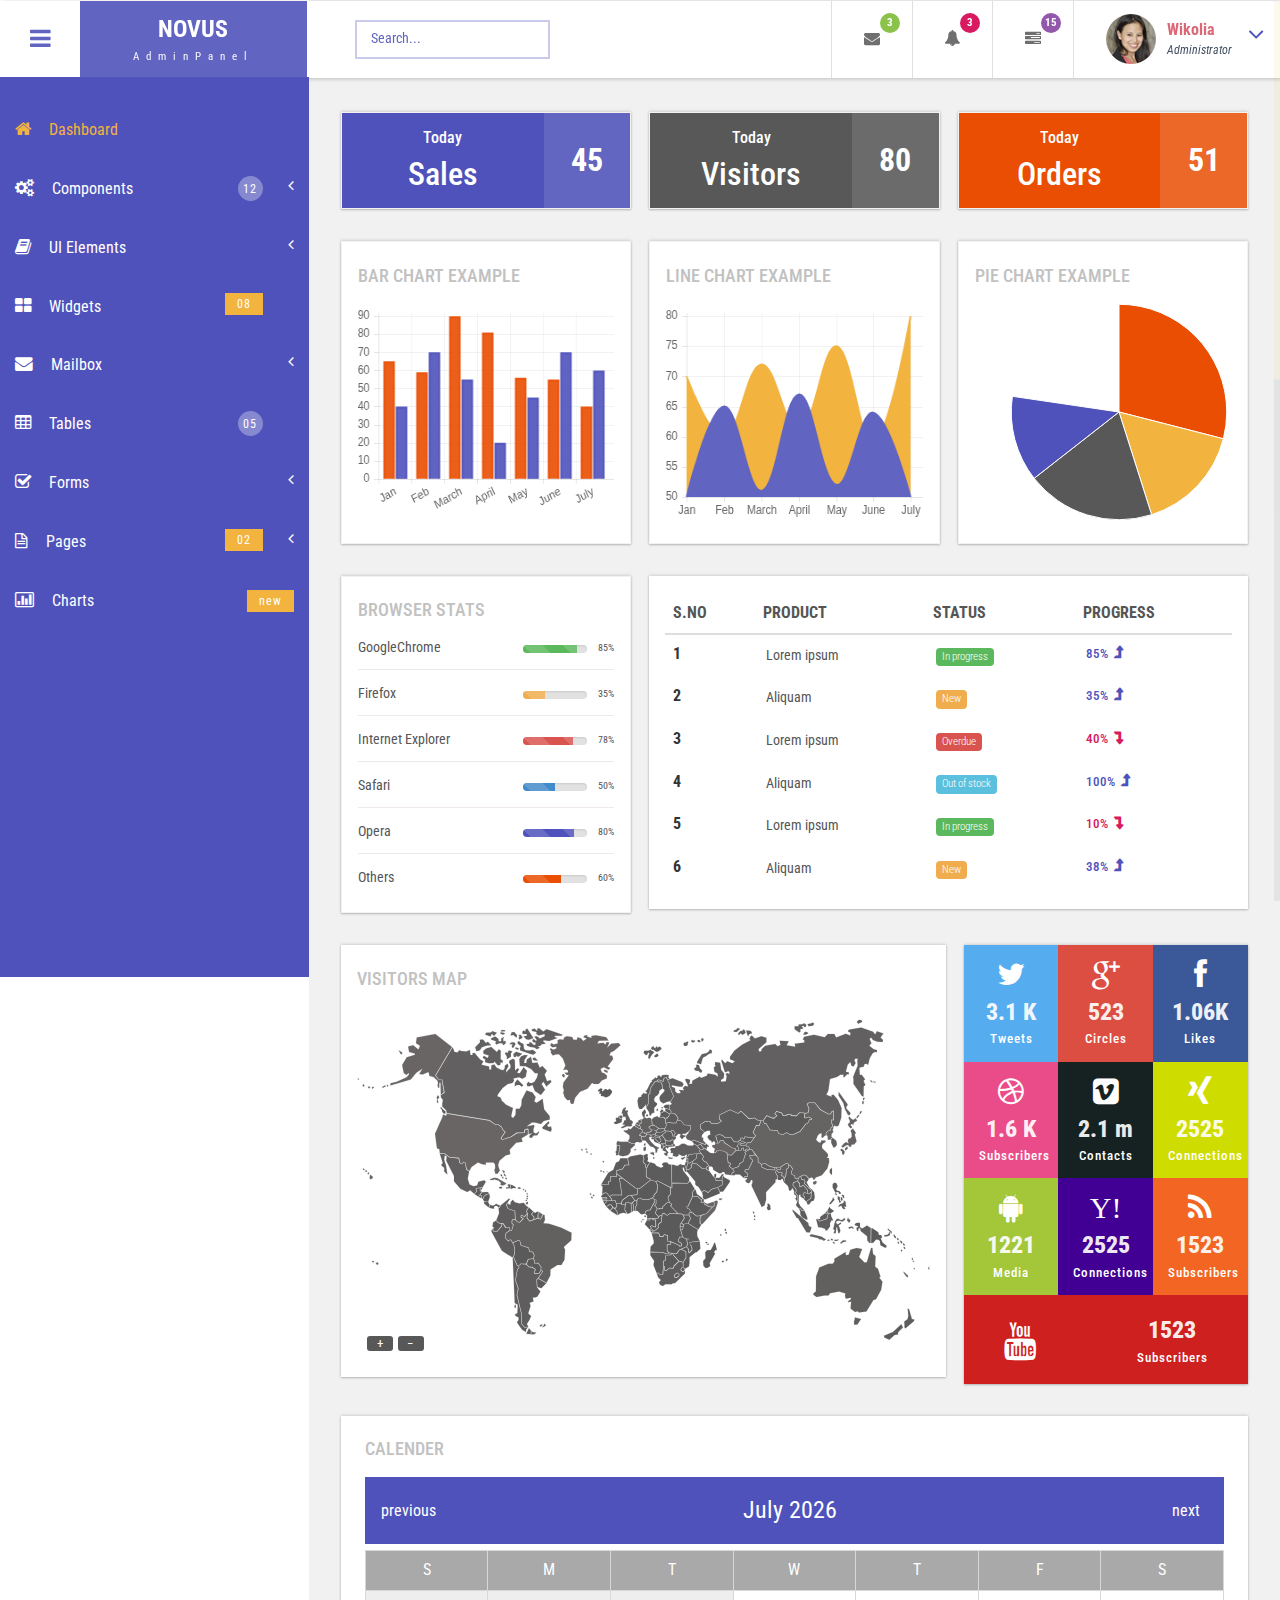
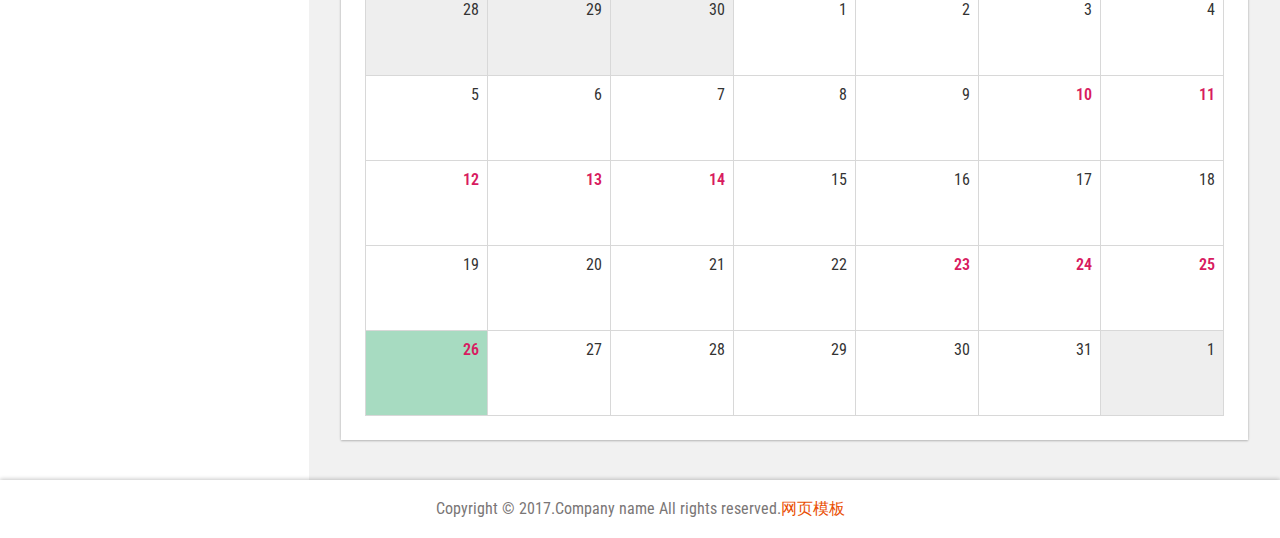
==== demo/moban2078/index.html @ ae3571f8 "add" ====
<!DOCTYPE HTML>
<html>
<head>
<title>Home</title>
<meta name="viewport" content="width=device-width, initial-scale=1">
<meta http-equiv="Content-Type" content="text/html; charset=utf-8" />
<meta name="keywords" content="" />
<script type="application/x-javascript"> addEventListener("load", function() { setTimeout(hideURLbar, 0); }, false); function hideURLbar(){ window.scrollTo(0,1); } </script>
<!-- Bootstrap Core CSS -->
<link href="css/bootstrap.css" rel='stylesheet' type='text/css' />
<!-- Custom CSS -->
<link href="css/style.css" rel='stylesheet' type='text/css' />
<!-- font CSS -->
<!-- font-awesome icons -->
<link href="css/font-awesome.css" rel="stylesheet"> 
<!-- //font-awesome icons -->
 <!-- js-->
<script src="js/jquery-1.11.1.min.js"></script>
<script src="js/modernizr.custom.js"></script>
<!--webfonts-->
<link href='https://fonts.googleapis.com/css?family=Roboto+Condensed:400,300,300italic,400italic,700,700italic' rel='stylesheet' type='text/css'>
<!--//webfonts--> 
<!--animate-->
<link href="css/animate.css" rel="stylesheet" type="text/css" media="all">
<script src="js/wow.min.js"></script>
	<script>
		 new WOW().init();
	</script>
<!--//end-animate-->
<!-- chart -->
<script src="js/Chart.js"></script>
<!-- //chart -->
<!--Calender-->
<link rel="stylesheet" href="css/clndr.css" type="text/css" />
<script src="js/underscore-min.js" type="text/javascript"></script>
<script src= "js/moment-2.2.1.js" type="text/javascript"></script>
<script src="js/clndr.js" type="text/javascript"></script>
<script src="js/site.js" type="text/javascript"></script>
<!--End Calender-->
<!-- Metis Menu -->
<script src="js/metisMenu.min.js"></script>
<script src="js/custom.js"></script>
<link href="css/custom.css" rel="stylesheet">
<!--//Metis Menu -->
</head> 
<body class="cbp-spmenu-push">
	<div class="main-content">
		<!--left-fixed -navigation-->
		<div class="sidebar" role="navigation">
            <div class="navbar-collapse">
				<nav class="cbp-spmenu cbp-spmenu-vertical cbp-spmenu-left" id="cbp-spmenu-s1">
					<ul class="nav" id="side-menu">
						<li>
							<a href="index.html" class="active"><i class="fa fa-home nav_icon"></i>Dashboard</a>
						</li>
						<li>
							<a href="#"><i class="fa fa-cogs nav_icon"></i>Components <span class="nav-badge">12</span> <span class="fa arrow"></span></a>
							<ul class="nav nav-second-level collapse">
								<li>
									<a href="grids.html">Grid System</a>
								</li>
								<li>
									<a href="media.html">Media Objects</a>
								</li>
							</ul>
							<!-- /nav-second-level -->
						</li>
						<li class="">
							<a href="#"><i class="fa fa-book nav_icon"></i>UI Elements <span class="fa arrow"></span></a>
							<ul class="nav nav-second-level collapse">
								<li>
									<a href="general.html">General<span class="nav-badge-btm">08</span></a>
								</li>
								<li>
									<a href="typography.html">Typography</a>
								</li>
							</ul>
							<!-- /nav-second-level -->
						</li>
						<li>
							<a href="widgets.html"><i class="fa fa-th-large nav_icon"></i>Widgets <span class="nav-badge-btm">08</span></a>
						</li>
						<li>
							<a href="#"><i class="fa fa-envelope nav_icon"></i>Mailbox<span class="fa arrow"></span></a>
							<ul class="nav nav-second-level collapse">
								<li>
									<a href="inbox.html">Inbox <span class="nav-badge-btm">05</span></a>
								</li>
								<li>
									<a href="compose.html">Compose email</a>
								</li>
							</ul>
							<!-- //nav-second-level -->
						</li>
						<li>
							<a href="tables.html"><i class="fa fa-table nav_icon"></i>Tables <span class="nav-badge">05</span></a>
						</li>
						<li>
							<a href="#"><i class="fa fa-check-square-o nav_icon"></i>Forms<span class="fa arrow"></span></a>
							<ul class="nav nav-second-level collapse">
								<li>
									<a href="forms.html">Basic Forms <span class="nav-badge-btm">07</span></a>
								</li>
								<li>
									<a href="validation.html">Validation</a>
								</li>
							</ul>
							<!-- //nav-second-level -->
						</li>
						<li>
							<a href="#"><i class="fa fa-file-text-o nav_icon"></i>Pages<span class="nav-badge-btm">02</span><span class="fa arrow"></span></a>
							<ul class="nav nav-second-level collapse">
								<li>
									<a href="login.html">Login</a>
								</li>
								<li>
									<a href="signup.html">SignUp</a>
								</li>
								<li>
									<a href="blank-page.html">Blank Page</a>
								</li>
							</ul>
							<!-- //nav-second-level -->
						</li>
						<li>
							<a href="charts.html" class="chart-nav"><i class="fa fa-bar-chart nav_icon"></i>Charts <span class="nav-badge-btm pull-right">new</span></a>
						</li>
					</ul>
					<!-- //sidebar-collapse -->
				</nav>
			</div>
		</div>
		<!--left-fixed -navigation-->
		<!-- header-starts -->
		<div class="sticky-header header-section ">
			<div class="header-left">
				<!--toggle button start-->
				<button id="showLeftPush"><i class="fa fa-bars"></i></button>
				<!--toggle button end-->
				<!--logo -->
				<div class="logo">
					<a href="index.html">
						<h1>NOVUS</h1>
						<span>AdminPanel</span>
					</a>
				</div>
				<!--//logo-->
				<!--search-box-->
				<div class="search-box">
					<form class="input">
						<input class="sb-search-input input__field--madoka" placeholder="Search..." type="search" id="input-31" />
						<label class="input__label" for="input-31">
							<svg class="graphic" width="100%" height="100%" viewBox="0 0 404 77" preserveAspectRatio="none">
								<path d="m0,0l404,0l0,77l-404,0l0,-77z"/>
							</svg>
						</label>
					</form>
				</div><!--//end-search-box-->
				<div class="clearfix"> </div>
			</div>
			<div class="header-right">
				<div class="profile_details_left"><!--notifications of menu start -->
					<ul class="nofitications-dropdown">
						<li class="dropdown head-dpdn">
							<a href="#" class="dropdown-toggle" data-toggle="dropdown" aria-expanded="false"><i class="fa fa-envelope"></i><span class="badge">3</span></a>
							<ul class="dropdown-menu">
								<li>
									<div class="notification_header">
										<h3>You have 3 new messages</h3>
									</div>
								</li>
								<li><a href="#">
								   <div class="user_img"><img src="images/1.png" alt=""></div>
								   <div class="notification_desc">
									<p>Lorem ipsum dolor amet</p>
									<p><span>1 hour ago</span></p>
									</div>
								   <div class="clearfix"></div>	
								</a></li>
								<li class="odd"><a href="#">
									<div class="user_img"><img src="images/2.png" alt=""></div>
								   <div class="notification_desc">
									<p>Lorem ipsum dolor amet </p>
									<p><span>1 hour ago</span></p>
									</div>
								  <div class="clearfix"></div>	
								</a></li>
								<li><a href="#">
								   <div class="user_img"><img src="images/3.png" alt=""></div>
								   <div class="notification_desc">
									<p>Lorem ipsum dolor amet </p>
									<p><span>1 hour ago</span></p>
									</div>
								   <div class="clearfix"></div>	
								</a></li>
								<li>
									<div class="notification_bottom">
										<a href="#">See all messages</a>
									</div> 
								</li>
							</ul>
						</li>
						<li class="dropdown head-dpdn">
							<a href="#" class="dropdown-toggle" data-toggle="dropdown" aria-expanded="false"><i class="fa fa-bell"></i><span class="badge blue">3</span></a>
							<ul class="dropdown-menu">
								<li>
									<div class="notification_header">
										<h3>You have 3 new notification</h3>
									</div>
								</li>
								<li><a href="#">
									<div class="user_img"><img src="images/2.png" alt=""></div>
								   <div class="notification_desc">
									<p>Lorem ipsum dolor amet</p>
									<p><span>1 hour ago</span></p>
									</div>
								  <div class="clearfix"></div>	
								 </a></li>
								 <li class="odd"><a href="#">
									<div class="user_img"><img src="images/1.png" alt=""></div>
								   <div class="notification_desc">
									<p>Lorem ipsum dolor amet </p>
									<p><span>1 hour ago</span></p>
									</div>
								   <div class="clearfix"></div>	
								 </a></li>
								 <li><a href="#">
									<div class="user_img"><img src="images/3.png" alt=""></div>
								   <div class="notification_desc">
									<p>Lorem ipsum dolor amet </p>
									<p><span>1 hour ago</span></p>
									</div>
								   <div class="clearfix"></div>	
								 </a></li>
								 <li>
									<div class="notification_bottom">
										<a href="#">See all notifications</a>
									</div> 
								</li>
							</ul>
						</li>	
						<li class="dropdown head-dpdn">
							<a href="#" class="dropdown-toggle" data-toggle="dropdown" aria-expanded="false"><i class="fa fa-tasks"></i><span class="badge blue1">15</span></a>
							<ul class="dropdown-menu">
								<li>
									<div class="notification_header">
										<h3>You have 8 pending task</h3>
									</div>
								</li>
								<li><a href="#">
									<div class="task-info">
										<span class="task-desc">Database update</span><span class="percentage">40%</span>
										<div class="clearfix"></div>	
									</div>
									<div class="progress progress-striped active">
										<div class="bar yellow" style="width:40%;"></div>
									</div>
								</a></li>
								<li><a href="#">
									<div class="task-info">
										<span class="task-desc">Dashboard done</span><span class="percentage">90%</span>
									   <div class="clearfix"></div>	
									</div>
									<div class="progress progress-striped active">
										 <div class="bar green" style="width:90%;"></div>
									</div>
								</a></li>
								<li><a href="#">
									<div class="task-info">
										<span class="task-desc">Mobile App</span><span class="percentage">33%</span>
										<div class="clearfix"></div>	
									</div>
								   <div class="progress progress-striped active">
										 <div class="bar red" style="width: 33%;"></div>
									</div>
								</a></li>
								<li><a href="#">
									<div class="task-info">
										<span class="task-desc">Issues fixed</span><span class="percentage">80%</span>
									   <div class="clearfix"></div>	
									</div>
									<div class="progress progress-striped active">
										 <div class="bar  blue" style="width: 80%;"></div>
									</div>
								</a></li>
								<li>
									<div class="notification_bottom">
										<a href="#">See all pending tasks</a>
									</div> 
								</li>
							</ul>
						</li>	
					</ul>
					<div class="clearfix"> </div>
				</div>
				<!--notification menu end -->
				<div class="profile_details">		
					<ul>
						<li class="dropdown profile_details_drop">
							<a href="#" class="dropdown-toggle" data-toggle="dropdown" aria-expanded="false">
								<div class="profile_img">	
									<span class="prfil-img"><img src="images/a.png" alt=""> </span> 
									<div class="user-name">
										<p>Wikolia</p>
										<span>Administrator</span>
									</div>
									<i class="fa fa-angle-down lnr"></i>
									<i class="fa fa-angle-up lnr"></i>
									<div class="clearfix"></div>	
								</div>	
							</a>
							<ul class="dropdown-menu drp-mnu">
								<li> <a href="#"><i class="fa fa-cog"></i> Settings</a> </li> 
								<li> <a href="#"><i class="fa fa-user"></i> Profile</a> </li> 
								<li> <a href="#"><i class="fa fa-sign-out"></i> Logout</a> </li>
							</ul>
						</li>
					</ul>
				</div>
				<div class="clearfix"> </div>				
			</div>
			<div class="clearfix"> </div>	
		</div>
		<!-- //header-ends -->
		<!-- main content start-->
		<div id="page-wrapper">
			<div class="main-page">
				<div class="row-one">
					<div class="col-md-4 widget">
						<div class="stats-left ">
							<h5>Today</h5>
							<h4>Sales</h4>
						</div>
						<div class="stats-right">
							<label> 45</label>
						</div>
						<div class="clearfix"> </div>	
					</div>
					<div class="col-md-4 widget states-mdl">
						<div class="stats-left">
							<h5>Today</h5>
							<h4>Visitors</h4>
						</div>
						<div class="stats-right">
							<label> 80</label>
						</div>
						<div class="clearfix"> </div>	
					</div>
					<div class="col-md-4 widget states-last">
						<div class="stats-left">
							<h5>Today</h5>
							<h4>Orders</h4>
						</div>
						<div class="stats-right">
							<label>51</label>
						</div>
						<div class="clearfix"> </div>	
					</div>
					<div class="clearfix"> </div>	
				</div>
				<div class="charts">
					<div class="col-md-4 charts-grids widget">
						<h4 class="title">Bar Chart Example</h4>
						<canvas id="bar" height="300" width="400"> </canvas>
					</div>
					<div class="col-md-4 charts-grids widget states-mdl">
						<h4 class="title">Line Chart Example</h4>
						<canvas id="line" height="300" width="400"> </canvas>
					</div>
					<div class="col-md-4 charts-grids widget">
						<h4 class="title">Pie Chart Example</h4>
						<canvas id="pie" height="300" width="400"> </canvas>
					</div>
					<div class="clearfix"> </div>
							 <script>
								var barChartData = {
									labels : ["Jan","Feb","March","April","May","June","July"],
									datasets : [
										{
											fillColor : "rgba(233, 78, 2, 0.9)",
											strokeColor : "rgba(233, 78, 2, 0.9)",
											highlightFill: "#e94e02",
											highlightStroke: "#e94e02",
											data : [65,59,90,81,56,55,40]
										},
										{
											fillColor : "rgba(79, 82, 186, 0.9)",
											strokeColor : "rgba(79, 82, 186, 0.9)",
											highlightFill: "#4F52BA",
											highlightStroke: "#4F52BA",
											data : [40,70,55,20,45,70,60]
										}
									]
									
								};
								var lineChartData = {
									labels : ["Jan","Feb","March","April","May","June","July"],
									datasets : [
										{
											fillColor : "rgba(242, 179, 63, 1)",
											strokeColor : "#F2B33F",
											pointColor : "rgba(242, 179, 63, 1)",
											pointStrokeColor : "#fff",
											data : [70,60,72,61,75,59,80]

										},
										{
											fillColor : "rgba(97, 100, 193, 1)",
											strokeColor : "#6164C1",
											pointColor : "rgba(97, 100, 193,1)",
											pointStrokeColor : "#9358ac",
											data : [50,65,51,67,52,64,50]

										}
									]
									
								};
								var pieData = [
										{
											value: 90,
											color:"rgba(233, 78, 2, 1)",
											label: "Product 1"
										},
										{
											value : 50,
											color : "rgba(242, 179, 63, 1)",
											label: "Product 2"
										},
										{
											value : 60,
											color : "rgba(88, 88, 88,1)",
											label: "Product 3"
										},
										{
											value : 40,
											color : "rgba(79, 82, 186, 1)",
											label: "Product 4"
										}
										
									];
								
							new Chart(document.getElementById("line").getContext("2d")).Line(lineChartData);
							new Chart(document.getElementById("bar").getContext("2d")).Bar(barChartData);
							new Chart(document.getElementById("pie").getContext("2d")).Pie(pieData);
							
							</script>
							
				</div>
				<div class="row">
					<div class="col-md-4 stats-info widget">
						<div class="stats-title">
							<h4 class="title">Browser Stats</h4>
						</div>
						<div class="stats-body">
							<ul class="list-unstyled">
								<li>GoogleChrome <span class="pull-right">85%</span>  
									<div class="progress progress-striped active progress-right">
										<div class="bar green" style="width:85%;"></div> 
									</div>
								</li>
								<li>Firefox <span class="pull-right">35%</span>  
									<div class="progress progress-striped active progress-right">
										<div class="bar yellow" style="width:35%;"></div>
									</div>
								</li>
								<li>Internet Explorer <span class="pull-right">78%</span>  
									<div class="progress progress-striped active progress-right">
										<div class="bar red" style="width:78%;"></div>
									</div>
								</li>
								<li>Safari <span class="pull-right">50%</span>  
									<div class="progress progress-striped active progress-right">
										<div class="bar blue" style="width:50%;"></div>
									</div>
								</li>
								<li>Opera <span class="pull-right">80%</span>  
									<div class="progress progress-striped active progress-right">
										<div class="bar light-blue" style="width:80%;"></div>
									</div>
								</li>
								<li class="last">Others <span class="pull-right">60%</span>  
									<div class="progress progress-striped active progress-right">
										<div class="bar orange" style="width:60%;"></div>
									</div>
								</li> 
							</ul>
						</div>
					</div>
					<div class="col-md-8 stats-info stats-last widget-shadow">
						<table class="table stats-table ">
							<thead>
								<tr>
									<th>S.NO</th>
									<th>PRODUCT</th>
									<th>STATUS</th>
									<th>PROGRESS</th>
								</tr>
							</thead>
							<tbody>
								<tr>
									<th scope="row">1</th>
									<td>Lorem ipsum</td>
									<td><span class="label label-success">In progress</span></td>
									<td><h5>85% <i class="fa fa-level-up"></i></h5></td>
								</tr>
								<tr>
									<th scope="row">2</th>
									<td>Aliquam</td>
									<td><span class="label label-warning">New</span></td>
									<td><h5>35% <i class="fa fa-level-up"></i></h5></td>
								</tr>
								<tr>
									<th scope="row">3</th>
									<td>Lorem ipsum</td>
									<td><span class="label label-danger">Overdue</span></td>
									<td><h5  class="down">40% <i class="fa fa-level-down"></i></h5></td>
								</tr>
								<tr>
									<th scope="row">4</th>
									<td>Aliquam</td>
									<td><span class="label label-info">Out of stock</span></td>
									<td><h5>100% <i class="fa fa-level-up"></i></h5></td>
								</tr>
								<tr>
									<th scope="row">5</th>
									<td>Lorem ipsum</td>
									<td><span class="label label-success">In progress</span></td>
									<td><h5 class="down">10% <i class="fa fa-level-down"></i></h5></td>
								</tr>
								<tr>
									<th scope="row">6</th>
									<td>Aliquam</td>
									<td><span class="label label-warning">New</span></td>
									<td><h5>38% <i class="fa fa-level-up"></i></h5></td>
								</tr>
							</tbody>
						</table>
					</div>
					<div class="clearfix"> </div>
				</div>
				<div class="row">
					<div class="col-md-8 map widget-shadow">
						<h4 class="title">Visitors Map </h4>
						<div class="map_container"><div id="vmap" style="width: 100%; height: 354px;"></div></div>
						<!--map js-->
						<link href="css/jqvmap.css" rel='stylesheet' type='text/css' />
						<script src="js/jquery.vmap.js"></script>
						<script src="js/jquery.vmap.sampledata.js" type="text/javascript"></script>
						<script src="js/jquery.vmap.world.js" type="text/javascript"></script>
						<script type="text/javascript">
							jQuery(document).ready(function() {
								jQuery('#vmap').vectorMap({
									map: 'world_en',
									backgroundColor: '#fff',
									color: '#696565',
									hoverOpacity: 0.8,
									selectedColor: '#696565',
									enableZoom: true,
									showTooltip: true,
									values: sample_data,
									scaleColors: ['#585858', '#696565'],
									normalizeFunction: 'polynomial'
								});
							});
						</script>
						<!-- //map js -->
					</div>
					<div class="col-md-4 social-media widget-shadow">
						<div class="wid-social twitter">
							<div class="social-icon">
								<i class="fa fa-twitter text-light icon-xlg "></i>
							</div>
							<div class="social-info">
								<h3 class="number_counter bold count text-light start_timer counted">3.1 K</h3>
								<h4 class="counttype text-light">Tweets</h4>
							</div>
						</div>
						<div class="wid-social google-plus">
							<div class="social-icon">
								<i class="fa fa-google-plus text-light icon-xlg "></i>
							</div>
							<div class="social-info">
								<h3 class="number_counter bold count text-light start_timer counted">523</h3>
								<h4 class="counttype text-light">Circles</h4>
							</div>
						</div>
						<div class="wid-social facebook">
							<div class="social-icon">
								<i class="fa fa-facebook text-light icon-xlg "></i>
							</div>
							<div class="social-info">
								<h3 class="number_counter bold count text-light start_timer counted">1.06K</h3>
								<h4 class="counttype text-light">Likes</h4>
							</div>
						</div>
						<div class="wid-social dribbble">
							<div class="social-icon">
								<i class="fa fa-dribbble text-light icon-xlg "></i>
							</div>
							<div class="social-info">
								<h3 class="number_counter bold count text-light start_timer counted">1.6 K</h3>
								<h4 class="counttype text-light">Subscribers</h4>
							</div>
						</div>
						<div class="wid-social vimeo">
							<div class="social-icon">
								<i class="fa fa-vimeo-square text-light icon-xlg"> </i>
							</div>
							<div class="social-info">
								<h3 class="number_counter bold count text-light start_timer counted">2.1 m</h3>
								<h4 class="counttype text-light">Contacts</h4>
							</div>
						</div>
						<div class="wid-social xing">
							<div class="social-icon">
								<i class="fa fa-xing text-light icon-xlg "></i>
							</div>
							<div class="social-info">
								<h3 class="number_counter bold count text-light start_timer counted">2525</h3>
								<h4 class="counttype text-light">Connections</h4>
							</div>
						</div>
						<div class="wid-social flickr">
							<div class="social-icon">
								<i class="fa fa-android text-light icon-xlg"></i>
							</div>
							<div class="social-info">
								<h3 class="number_counter bold count text-light start_timer counted">1221</h3>
								<h4 class="counttype text-light">Media</h4>
							</div>
						</div>
						<div class="wid-social yahoo">
							<div class="social-icon">
								<i class="fa fa-yahoo text-light icon-xlg"> Y!</i>
							</div>
							<div class="social-info">
								<h3 class="number_counter bold count text-light start_timer counted">2525</h3>
								<h4 class="counttype text-light">Connections</h4>
							</div>
						</div>
						<div class="wid-social rss">
							<div class="social-icon">
								<i class="fa fa-rss text-light icon-xlg"></i>
							</div>
							<div class="social-info">
								<h3 class="number_counter bold count text-light start_timer counted">1523</h3>
								<h4 class="counttype text-light">Subscribers</h4>
							</div>
						</div>
						<div class="wid-social youtube">
							<div class="social-icon">
								<i class="fa fa-youtube text-light icon-xlg"></i>
							</div>
							<div class="social-info">
								<h3 class="number_counter bold count text-light start_timer counted">1523</h3>
								<h4 class="counttype text-light">Subscribers</h4>
							</div>
						</div>
						<div class="clearfix"> </div>
					</div>
					<div class="clearfix"> </div>
				</div>
				<div class="row calender widget-shadow">
					<h4 class="title">Calender</h4>
					<div class="cal1">
						
					</div>
				</div>
				<div class="clearfix"> </div>
			</div>
		</div>
		<!--footer-->
		<div class="footer">
		   <p>Copyright &copy; 2017.Company name All rights reserved.<a target="_blank" href="http://sc.chinaz.com/moban/">&#x7F51;&#x9875;&#x6A21;&#x677F;</a></p>
		</div>
        <!--//footer-->
	</div>
	<!-- Classie -->
		<script src="js/classie.js"></script>
		<script>
			var menuLeft = document.getElementById( 'cbp-spmenu-s1' ),
				showLeftPush = document.getElementById( 'showLeftPush' ),
				body = document.body;
				
			showLeftPush.onclick = function() {
				classie.toggle( this, 'active' );
				classie.toggle( body, 'cbp-spmenu-push-toright' );
				classie.toggle( menuLeft, 'cbp-spmenu-open' );
				disableOther( 'showLeftPush' );
			};
			

			function disableOther( button ) {
				if( button !== 'showLeftPush' ) {
					classie.toggle( showLeftPush, 'disabled' );
				}
			}
		</script>
	<!--scrolling js-->
	<script src="js/jquery.nicescroll.js"></script>
	<script src="js/scripts.js"></script>
	<!--//scrolling js-->
	<!-- Bootstrap Core JavaScript -->
   <script src="js/bootstrap.js"> </script>
</body>
</html>
---- demo/moban2078/css/style.css ----
h4, h5, h6,
h1, h2, h3 {margin: 0;}
ul, ol {margin: 0;}
p {margin: 0;}

html, body{
  	font-family: 'Roboto Condensed', sans-serif;
    font-size: 100%;
  	overflow-x: hidden;
	background: #fff;
}
body a{
	transition: 0.5s all ease;
	-webkit-transition: 0.5s all ease;
	-moz-transition: 0.5s all ease;
	-o-transition: 0.5s all ease;
	-ms-transition: 0.5s all ease;
	text-decoration:none;
}
h1,h2,h3,h4,h5,h6{
	margin:0;			   
}
p{
	margin:0;
}
ul,label{
	margin:0;
	padding:0;
}
body a:hover{
	text-decoration:none;
}
.main-content {
    position: relative;
}
/*-------HEADER SECTION------*/
/* ----STICKY HEADER----*/
.sticky-header{
    position: fixed;
    top: 0;
    left:0px;
    width: 100%;
    z-index: 100;
}
.header-section {
    background:#FFF;
    box-shadow:  1px 1px 4px rgba(0, 0, 0, 0.21);
    -webkit-box-shadow:  1px 1px 4px rgba(0, 0, 0, 0.21);
    -moz-box-shadow:  1px 1px 4px rgba(0, 0, 0, 0.21);
    -o-box-shadow:  1px 1px 4px rgba(0, 0, 0, 0.21);
}
.header-section::after {
    clear: both;
    display: block;
    content: '';
}
.header-left {
    float: left;
    width: 45%;
}
.header-right {
    float: right;
}
.copyrights{
	text-indent:-9999px;
	height:0;
	line-height:0;
	font-size:0;
	overflow:hidden;
}
/* ----menu-icon----*/
button#showLeftPush {
    font-size: 1.5em;
    width: 80px;
    padding: 0.87em 0;
    text-align: center;
    cursor: pointer;
    float: left;
    color: #6F6F6F;
    -moz-transition: all 0.2s ease-out 0s;
    -webkit-transition: all 0.2s ease-out 0s;
    transition: all 0.2s ease-out 0s;
	border: none;
    background-color: #fff;
	outline:none;
}
button#showLeftPush:hover {
    color: #6164C1;
}
/*--push-menu-css--*/
.cbp-spmenu {
	position: fixed;
}
.cbp-spmenu-vertical {
    width: 309px;
    height: 100%;
    top: 76px;
    z-index: 1000;
    background-color:#4F52BA;
	padding: 2em 0;
}
.cbp-spmenu-left {
    left: 0;
}
.cbp-spmenu-left.cbp-spmenu-open {
	left: -309px;
}
/* Push classes applied to the body */
.cbp-spmenu-push {
	overflow-x: hidden;
	position: relative;
}
.cbp-spmenu-push-toright {
	left: 0;
}
/* Transitions */

.cbp-spmenu,
.cbp-spmenu-push {
	-webkit-transition: all 0.3s ease;
	-moz-transition: all 0.3s ease;
	transition: all 0.3s ease;
}
.cbp-spmenu-push div#page-wrapper {
    margin: 0em 0 0 19.3em;
	transition:.5s all;
	-webkit-transition:.5s all;
	-moz-transition:.5s all;
}
.cbp-spmenu-push.cbp-spmenu-push-toright div#page-wrapper {
    margin: 0;
}
/*--//push-menu-css--*/
/*--side-menu--*/
.sidebar ul li{
	 margin-bottom: 1em;
}
.sidebar ul li a {
    color: #FFFFFF;
    font-size: 1em;
}

.nav > li > a:hover, .nav > li > a:focus {
    text-decoration: none;
    background-color: transparent;
    color: #F2B33F;
}
.sidebar .arrow {
    float: right;
}
i.nav_icon {
    margin-right: 1em;
	font-size: 1.1em;
}
.fa {
    display: inline-block;
    font-family: FontAwesome;
    font-style: normal;
    font-weight: normal;
    line-height: 1;
    -webkit-font-smoothing: antialiased;
    -moz-osx-font-smoothing: grayscale;
}
span.nav-badge {
    font-size: 12px;
    color: #FFFFFF;
    background: rgba(255, 255, 255, 0.32);
    width: 25px;
    height: 25px;
    border-radius: 68%;
    -webkit-border-radius: 68%;
    -moz-border-radius: 68%;
    -o-border-radius: 68%;
    position: absolute;
    top: 18%;
    right: 15%;
    line-height: 26px;
    letter-spacing: 1px;
    text-align: center;
}
span.nav-badge-btm {
    font-size: 12px;
    color: #FFF;
    background: #F2B33F;
    position: absolute;
    top: 18%;
    right: 15%;
    line-height: 22px;
    letter-spacing: 1px;
    text-align: center;
    padding: 0em 1em;
}
.dropdown-menu > li > a:hover, .dropdown-menu > li > a:focus {
    background: none;
    color: #e94e02;
}
.chart-nav span.nav-badge-btm {
	right: 5%;
    top: 24%;
}
ul.dropdown-menu{
	animation: flipInX 1s ease;
	-moz-animation: flipInX 1s ease;
	-webkit-animation: flipInX 1s ease;
	-webkit-backface-visibility: visible !important;
	-ms-backface-visibility: visible !important;
	backface-visibility: visible !important;
	-moz-backface-visibility: visible !important;
	data-wow-delay:".1s";
}
/*--//side-menu--*/
/* ----Logo----*/
.logo {
    background: #6164C1;
    text-align: center;
    float: left;
}
.logo a{
    padding: 0.9em 3.3em .7em;
	display: block;
	text-decoration: none;
}
.logo a h1 {
    color: #fff;
    font-size: 1.5em;
    line-height: 1.2em;
    font-weight: 700;
}
.logo a span {
    color: #F8F8F8;
    font-size: .7em;
    text-align: center;
    letter-spacing: 7px;
}
/* ----//Logo----*/
/*start search*/
.search-box {
    float: left;
    width: 34%;
    margin: 1.2em 0 0 3em;
	position: relative;
    z-index: 1;
    display: inline-block;
}
.sb-search-input {
    outline: none;
    background: #fff;
    width: 100%;
    margin: 0;
    z-index: 10;
    font-size: 0.9em;
    color: #6164C1;
    padding: 0.5em 1em;
	border: 2px solid rgba(79, 82, 186, 0.3);
	-webkit-appearance: none; /* for box shadows to show on iOS */
	font-family: 'Roboto Condensed', sans-serif;
}
.sb-search-input::-webkit-input-placeholder {
	color:#6164C1;
}
.sb-search-input:-moz-placeholder {
	color: #6164C1;
}
.sb-search-input::-moz-placeholder {
	color: #6164C1;
}
.sb-search-input:-ms-input-placeholder {
	color: #6164C1;
}
.input__label {
	-webkit-font-smoothing: antialiased;
    -moz-osx-font-smoothing: grayscale;
	-webkit-touch-callout: none;
	-webkit-user-select: none;
	-khtml-user-select: none;
	-moz-user-select: none;
	-ms-user-select: none;
	user-select: none;
	position: absolute;
	width: 100%;
	height: 100%;
}

.graphic {
	fill: none;
	-webkit-transform: scale3d(1, -1, 1);
	transform: scale3d(1, -1, 1);
	-webkit-transition: stroke-dashoffset 0.5s;
	transition: stroke-dashoffset 0.5s;
	pointer-events: none;
	stroke: #D81B60;
    stroke-width: 6px;
    stroke-dasharray: 962;
    stroke-dashoffset: 962;
}
/* Madoka */
.input__field--madoka {
	background: transparent;
	display: block;
	float: right;
}
.input__field--madoka:focus {
	outline: none;
}
.input__field--madoka:focus + .input__label,
.input--filled .input__label {
	cursor: default;
	pointer-events: none;
}
.input__field--madoka:focus + .input__label .graphic,
.input--filled .graphic {
	stroke-dashoffset: 0;
}

.input__field--madoka:focus + .input__label .input__label-content{
	-webkit-transform: scale3d(0.81, 0.81, 1) translate3d(0, 4em, 0);
	transform: scale3d(0.81, 0.81, 1) translate3d(0, 4em, 0);
}
/*--//search-ends --*/
/*--- Progress Bar ----*/
.meter {
	position: relative;
}
.meter > span {
	display: block;
	height: 100%;
	   
	position: relative;
	overflow: hidden;
}
.meter > span:after, .animate > span > span {
	content: "";
	position: absolute;
	top: 0; left: 0; bottom: 0; right: 0;
	
	overflow: hidden;
}

.animate > span:after {
	display: none;
}

@-webkit-keyframes move {
    0% {
       background-position: 0 0;
    }
    100% {
       background-position: 50px 50px;
    }
}

@-moz-keyframes move {
    0% {
       background-position: 0 0;
    }
    100% {
       background-position: 50px 50px;
    }
}

.red > span {
	background-color: #65CEA7;
}

.nostripes > span > span, .nostripes > span:after {
	-webkit-animation: none;
	-moz-animation: none;
	background-image: none;
}
/*--- User Panel---*/
.profile_details_left {
    float: left;
}
.dropdown-menu {
    box-shadow: 2px 3px 4px rgba(0, 0, 0, .175);
	-webkit-box-shadow: 2px 3px 4px rgba(0, 0, 0, .175);
	-moz-box-shadow: 2px 3px 4px rgba(0, 0, 0, .175);
    border-radius: 0;
}
li.dropdown.head-dpdn {
    display: inline-block;
    padding: 1.7em 0;
    border-left: 1px solid #E0E0E0;
	float: left;
}
li.dropdown.head-dpdn:nth-child(3) {
    border-right: 1px solid #E0E0E0;
}
li.dropdown.head-dpdn a.dropdown-toggle {
    padding: 1.7em 2em;
}
ul.dropdown-menu li {
    margin-left: 0;
    width: 100%;
    padding: 0;
	background: #fff;
}
.user-panel-top ul{
	padding-left:0;
}
.user-panel-top li{
	float:left;
	margin-left:15px;
	position:relative;
}
.user-panel-top li span.digit{
    font-size:11px;
    font-weight:bold;
	color:#FFF;
	background:#e64c65;
	line-height:20px;
	width:20px;
	height:20px;
	border-radius:2em;
	-webkit-border-radius:2em;
	-moz-border-radius:2em;
	-o-border-radius:2em;	
	text-align:center;
	display: inline-block;
	position: absolute;
	top: -3px;
	right: -10px;
}
.user-panel-top li:first-child{
	margin-left:0;
}
.sidebar .nav-second-level li a.active ,.sidebar ul li a.active{
    color: #F2B33F;
}
li.active a i, .act a i {
    color: #F2B33F;
}
.custom-nav > li.act > a, .custom-nav > li.act > a:hover, .custom-nav > li.act > a:focus {
    background-color: #353f4f;
    color:#8BC34A;
}
.user-panel-top li a{
	display: block;
	padding: 5px;
	text-decoration:none;
}
.header-right i.fa.fa-envelope{
	color:#6F6F6F;
}
i.fa.fa-bell{
	color:#6F6F6F;
}
i.fa.fa-tasks{
	color:#6F6F6F;
}
.user-panel-top li a:hover{
	border-color:rgba(101, 124, 153, 0.93);
}
.user-panel-top li a i{
	width:24px;
	height:24px;
	display: block;
	text-align:center;
	line-height:25px;
}
.user-panel-top li a i span{
	font-size:15px;
	color:#FFF;
}
.user-panel-top li a.user{
	background:#667686;
}
.user-panel-top li span.green{
	background:#a88add;
}
.user-panel-top li span.red{
	background:#b8c9f1;
}
.user-panel-top li span.yellow{
	background:#bdc3c7;
}
/***** Messages *************/
.notification_header{
	background-color:#FAFAFA;
	padding: 10px 15px;
	border-bottom:1px solid rgba(0, 0, 0, 0.05);
	margin-bottom: 8px;
}
.notification_header h3{	
	color:#6A6A6A;
	font-size:12px;
	font-weight:600;
	margin:0;
}
.notification_bottom {
    background-color: rgba(200, 129, 230, 0.14);
    padding: 4px 0;
    text-align: center;
	margin-top: 5px;
}
.notification_bottom a {
    color: #6F6F6F;
	 font-size: 1em;
}
.notification_bottom a:hover {
    color:#6164C1;
}
.notification_bottom h3 a{	
	color: #717171;
	font-size:12px;
	border-radius:0;
	border:none;
	padding:0;
	text-align:center;
}
.notification_bottom h3 a:hover{	
	color:#4A4A4A;
	text-decoration:underline;
	background:none;
}
.user_img{
	float:left;
	width:19%;
}
.user_img img{
	max-width:100%;
	display:block;
	border-radius:2em;
	-webkit-border-radius:2em;
	-moz-border-radius:2em;
	-o-border-radius:2em;
}
.notification_desc{
	float:left;
	width:70%;
	margin-left:5%;
}
.notification_desc p{
	color:#757575;
	font-size:13px;
	padding:2px 0;
}
.wrapper-dropdown-2 .dropdown li a:hover .notification_desc p{
	color:#424242;
}
.notification_desc p span{
	color:#979797 !important;
	font-size:11px;
}
/*---bages---*/
.header-right span.badge {
    font-size: 11px;
    font-weight: bold;
    color: #FFF;
    background: #8BC34A;
    line-height: 15px;
    width: 20px;
    height: 20px;
    border-radius: 2em;
    -webkit-border-radius: 2em;
    -moz-border-radius: 2em;
    -o-border-radius: 2em;
    text-align: center;
    display: inline-block;
    position: absolute;
    top: 16%;
    padding: 2px 0 0;
}
.header-right span.blue{
	background-color:#D81B60;
}
.header-right span.red{
	background-color:#ef553a;
}
.header-right span.blue1{
	background-color:#9358ac;
}
i.icon_1{
  float: left;
  color: #00aced;
  line-height: 2em;
  margin-right: 1em;
}
i.icon_2{
  float: left;
  color:#ef553a;
  line-height: 2em;
  margin-right: 1em;
  font-size: 20px;
}
i.icon_3{
  float: left;
  color:#9358ac;
  line-height: 2em;
  margin-right: 1em;
  font-size: 20px;
}
.avatar_left {
  float: left;
}
i.icon_4{
  width: 45px;
  height: 45px;
  background: #F44336;
  float: left;
  color: #fff;
  text-align: center;
  font-size: 1.5em;
  line-height: 44px;
  font-style: normal;
  margin-right: 1em;
}
i.icon_5{
  background-color: #3949ab;
}
i.icon_6{
  background-color: #03a9f4;
}
.blue-text {
  color: #2196F3 !important;
  float:right;
}
/*---//bages---*/
/*--Progress bars--*/
.progress {
    height: 10px;
    margin: 7px 0;
    overflow: hidden;
    background: #e1e1e1;
    z-index: 1;
    cursor: pointer;
}
.task-info .percentage{
	float:right;
	height:inherit;
	line-height:inherit;
}
.task-desc{
	font-size:12px;
}
.wrapper-dropdown-3 .dropdown li a:hover span.task-desc {
	color:#65cea7;
}
.progress .bar {
		z-index: 2;
		height:15px; 
		font-size: 12px;
		color: white;
		text-align: center;
		float:left;
		-webkit-box-sizing: content-box;
		-moz-box-sizing: content-box;
		-ms-box-sizing: content-box;
		box-sizing: content-box;
		-webkit-transition: width 0.6s ease;
		  -moz-transition: width 0.6s ease;
		  -o-transition: width 0.6s ease;
		  transition: width 0.6s ease;
	}
.progress-striped .yellow{
	background:#f0ad4e;
} 
.progress-striped .green{
	background:#5cb85c;
} 
.progress-striped .light-blue{
	background:#4F52BA;
} 
.progress-striped .red{
	background:#d9534f;
} 
.progress-striped .blue{
	background:#428bca;
} 
.progress-striped .orange {
	background:#e94e02;
}
.progress-striped .bar {
  background-image: -webkit-gradient(linear, 0 100%, 100% 0, color-stop(0.25, rgba(255, 255, 255, 0.15)), color-stop(0.25, transparent), color-stop(0.5, transparent), color-stop(0.5, rgba(255, 255, 255, 0.15)), color-stop(0.75, rgba(255, 255, 255, 0.15)), color-stop(0.75, transparent), to(transparent));
  background-image: -webkit-linear-gradient(45deg, rgba(255, 255, 255, 0.15) 25%, transparent 25%, transparent 50%, rgba(255, 255, 255, 0.15) 50%, rgba(255, 255, 255, 0.15) 75%, transparent 75%, transparent);
  background-image: -moz-linear-gradient(45deg, rgba(255, 255, 255, 0.15) 25%, transparent 25%, transparent 50%, rgba(255, 255, 255, 0.15) 50%, rgba(255, 255, 255, 0.15) 75%, transparent 75%, transparent);
  background-image: -o-linear-gradient(45deg, rgba(255, 255, 255, 0.15) 25%, transparent 25%, transparent 50%, rgba(255, 255, 255, 0.15) 50%, rgba(255, 255, 255, 0.15) 75%, transparent 75%, transparent);
  background-image: linear-gradient(45deg, rgba(255, 255, 255, 0.15) 25%, transparent 25%, transparent 50%, rgba(255, 255, 255, 0.15) 50%, rgba(255, 255, 255, 0.15) 75%, transparent 75%, transparent);
  -webkit-background-size: 40px 40px;
  -moz-background-size: 40px 40px;
  -o-background-size: 40px 40px;
  background-size: 40px 40px;
}
.progress.active .bar {
  -webkit-animation: progress-bar-stripes 2s linear infinite;
  -moz-animation: progress-bar-stripes 2s linear infinite;
  -ms-animation: progress-bar-stripes 2s linear infinite;
  -o-animation: progress-bar-stripes 2s linear infinite;
  animation: progress-bar-stripes 2s linear infinite;
}
@-webkit-keyframes progress-bar-stripes {
  from {
    background-position: 40px 0;
  }
  to {
    background-position: 0 0;
  }
}
@-moz-keyframes progress-bar-stripes {
  from {
    background-position: 40px 0;
  }
  to {
    background-position: 0 0;
  }
}
@-ms-keyframes progress-bar-stripes {
  from {
    background-position: 40px 0;
  }
  to {
    background-position: 0 0;
  }
}
@-o-keyframes progress-bar-stripes {
  from {
    background-position: 0 0;
  }
  to {
    background-position: 40px 0;
  }
}
@keyframes progress-bar-stripes {
  from {
    background-position: 40px 0;
  }
  to {
    background-position: 0 0;
  }
}
/*--Progress bars--*/
/********* profile details **********/
ul.dropdown-menu.drp-mnu i.fa {
    margin-right: 0.5em;
}
ul.dropdown-menu {
    padding: 0;
    min-width: 215px;
    top:101%;
}
.dropdown-menu > li > a {
    padding: 3px 15px;
	font-size: 1em;
}
.profile_details {
    float: right;
}
.profile_details_drop .fa.fa-angle-up{
	display:none;
}
.profile_details_drop.open .fa.fa-angle-up{
    display:block;
}
.profile_details_drop.open .fa.fa-angle-down{
	display:none;
}
.profile_details_drop a.dropdown-toggle {
    display:block;
	padding: 0.8em 3em 0 2em;
}
.profile_img span.prfil-img{
	float:left;
}
.user-name{
	 float:left;
	 margin-top:8px;
	 margin-left:11px;
	 height:35px;
}
.profile_details ul li{
	list-style-type:none;
	position:relative;
}
.profile_details li a i.fa.lnr {
    position: absolute;
    top: 34%;
    right: 8%;
    color: #4F52BA;
    font-size: 1.6em;
}
.profile_details ul li ul.dropdown-menu.drp-mnu {
    padding: 1em;
    min-width: 190px;
    top: 122%;
    left:0%;
}
ul.dropdown-menu.drp-mnu li {
    list-style-type: none;
    padding: 3px 0;
}
.user-name p{
	font-size:1em;
	color:#DD6777;
	line-height:1em;
	font-weight:700;
}
.user-name span {
    font-size: .75em;
    font-style: italic;
    color: #424f63;
    font-weight: normal;
    margin-top: .3em;
}
/*---footer---*/
.footer {
    background: #fff;
    padding: 1em;
    width: 100%;
    text-align:center;
	box-shadow: 0px -1px 4px rgba(0, 0, 0, 0.21);
	-webkit-box-shadow: 0px -1px 4px rgba(0, 0, 0, 0.21);
	-moz-box-shadow: 0px -1px 4px rgba(0, 0, 0, 0.21);
	-ms-box-shadow: 0px -1px 4px rgba(0, 0, 0, 0.21);
	-o-box-shadow: 0px -1px 4px rgba(0, 0, 0, 0.21);
}
.footer  p {
	color: #7A7676;
    font-size: 1em;
	line-height: 1.6em;
}
.footer  p a{
	color:#E94E02;
}
.footer  p a:hover{
	text-decoration:underline;
}
/*---//footer---*/
/*---main-content-start---*/
.widget {
    width: 32%;
    border: 1px solid #F5F1F1;
    padding: 0px;
    box-shadow: 0 -1px 3px rgba(0,0,0,.12),0 1px 2px rgba(0,0,0,.24);
}
.widget.states-mdl {
    margin: 0 2%;
}
.stats-left {
    float: left;
    width: 70%;
    background-color: #4F52BA;
	text-align: center;
	padding: 1em;
}
.states-mdl .stats-left {
    background-color: #585858;
}
.states-mdl .stats-right {
    background-color: rgba(88, 88, 88, 0.88);
}
.states-last .stats-left {
    background-color: #e94e02;
}
.states-last .stats-right {
    background-color: rgba(233, 78, 2, 0.84);
}
.stats-right {
    float: right;
    width: 30%;
    text-align: center;
	padding: 1.54em 1em;
	background-color: rgba(79, 82, 186, 0.88);
}
.stats-left h5 {
    color: #fff;
    font-size: 1em;
}
.stats-left h4 {
    font-size: 2em;
    color: #fff;
    margin-top: 10px;
}
.stats-right label {
    font-size: 2em;
    color: #fff;
}
/*--charts--*/
.charts,.row {
    margin: 2em 0 0;
}
.charts-grids {
    background-color: #fff;
    padding:1em;
}
.charts-grids canvas#bar {
    width: 100% !important;
}
.charts canvas#line {
    width: 100% !important;
}
h4.title {
    font-size: 1.1em;
    color: #C1C1C1;
    margin: 0.5em 0 1em;
    text-transform: uppercase;
}
/*--//charts--*/
.widget-shadow {
    background-color: #fff;
    box-shadow: 0 -1px 3px rgba(0,0,0,.12),0 1px 2px rgba(0,0,0,.24);
	-webkit-box-shadow: 0 -1px 3px rgba(0,0,0,.12),0 1px 2px rgba(0,0,0,.24);
	-moz-box-shadow: 0 -1px 3px rgba(0,0,0,.12),0 1px 2px rgba(0,0,0,.24);
}
/*--statistics--*/
.stats-info.widget {
    padding: 1em;
    background-color: #fff;
}
.stats-info ul li {
    margin-bottom: 1em;
    border-bottom: 1px solid #EFE9E9;
    padding-bottom: 10px;
    font-size: 0.9em;
    color: #555;
}
.progress.progress-right {
    width: 25%;
    float: right;
    height: 8px;
    margin-bottom: 0;
}
.stats-info ul li.last {
    border-bottom: none;
    padding-bottom: 0;
    margin-bottom: 0.5em;
}
.stats-info span.pull-right {
    font-size: 0.7em;
    margin-left: 11px;
    line-height: 2em;
}
.stats-info.stats-last {
    padding: 1.15em 1em;
    width: 66%;
    margin-left: 2%;
}
.table.stats-table {
    margin-bottom: 0;
}
.stats-table span.label{
    font-weight: 500;
}
.stats-table h5 {
    color: #4F52BA;
    font-size: 0.9em;
}
.stats-table h5.down {
    color: #D81B60;
}
.stats-table h5 i.fa {
    font-size: 1.2em;
    font-weight: 800;
    margin-left: 3px;
}
.stats-table thead tr th {
    color: #555;
}
.stats-table td {
    font-size: 0.9em;
    color: #555;
    padding: 11px !important;
}
/*--//statistics--*/
/*--map--*/
.map {
    padding: 1em;
}
/*--//map--*/
/*--social-media--*/
.social-media {
    padding: 0;
    margin-left: 2%;
    width: 31.3%;
}
.wid-social {
    display: inline-block;
    width: 33.33%;
    padding: 15px;
    float: left;
	text-align: center;
}
.facebook {
  background-color:#3b5998 !important;
  color: #ffffff !important;
}
.icon-xlg {
    font-size: 30px;
}
.wid-social .social-info h3 {
	color: rgba(255, 255, 255, 0.91);
    font-weight: 800;
    font-size: 1.5em;
    margin: 0.3em 0;
}
.wid-social .social-info h4 {
    margin: 0;
    font-size: 0.8em;
    color: #fff;
    letter-spacing: 1px;
}
.twitter {
  background-color:#55acee !important;
  color: #ffffff !important;
}
.google-plus {
  background-color: #dc4e41 !important;
  color: #ffffff !important;
}
.dribbble {
  background-color:#ea4c89 !important;
  color: #ffffff !important;
}
.xing {
  background-color: #cfdc00 !important;
  color: #ffffff !important;
}
.vimeo {
  background-color: #162221 !important;
  color: #ffffff !important;
}
.yahoo {
  background-color: #410093 !important;
  color: #ffffff !important;
}
.flickr {
  background-color: #a4c639 !important;
  color: #ffffff !important;
}
.rss {
  background-color: #f26522 !important;
  color: #ffffff !important;
}
.wid-social.youtube {
    width: 100%;
	background-color: #cd201f !important;
	color: #ffffff !important;
}
.wid-social.youtube .icon-xlg {
    font-size: 38px;
}
.youtube .social-icon {
    display: inline-block;
    margin-right: 6em;
    vertical-align: super;
}
.youtube .social-info {
    display: inline-block;
}
.wid-social:hover .social-icon {
    transform: rotatey(360deg);
    transition: .5s all;
}
/*--//social-media--*/
/*--calender --*/
.calender {
    padding: 1em 1.5em 1.5em;
}
/*--//calender --*/
/*---//main-content---*/
/*-- media --*/
h3.title1 {
    font-size: 2em;
    color: #e94e02;
    margin-bottom: 0.8em;
}
.bs-example5{
   background:#fff;
   padding:2em;
}
.media-heading {
  color: #000;
}
.sidebard-panel .feed-element, .media-body, .sidebard-panel p {
  font-size:0.85em;
  color:#999;
}
.example_6{
	margin:2em 0 0 0;
}
.demolayout {
  background:#E94E02;
  width: 60px;
  overflow: hidden;
}
.padding-5 {
  padding: 5px;
}
.demobox {
  background:#f0f0f0;
  color: #333;
  font-size: 13px;
  text-align: center;
  line-height:30px;
  display: block;
}
.padding-l-5 {
  padding-left: 5px;
}
.padding-r-5 {
  padding-right: 5px;
}
.padding-t-5 {
  padding-top: 5px;
}
.padding-b-5 {
  padding-bottom: 5px;
}
code {
  background:rgb(246, 255, 252);
  padding: 2px 2px;
  color: #000;
}
.media_1-left {
    padding: 0;
    background-color: #fff;
    width: 49%;
}
.media_1-right {
    float: left;
    margin-left: 2%;
    width: 49%;
    padding: 0;
}
.media_1{
	margin:2em 0 0 0;
	padding-bottom: 1px;
}
.media_box{
	margin-bottom:2em;
}
.media_box1{
	margin-top:2em;
}
.media {
  margin-top:40px !important;
}
.media:first-child {
  margin-top: 0 !important;
  padding: 0 1px;
}
.panel_2{
	padding:2em 2em 0;
	background:#fff;
}
.panel_2 p{
	color:#555;
	font-size:0.85em;
	margin-bottom:1em;
}
td.head {
  color: #000 !important;
  font-size: 1.2em !important;
}
/*--Typography--*/
h3.hdg {
    font-size: 2em;
}
.show-grid [class^=col-] {
    background: #fff;
  text-align: center;
  margin-bottom: 10px;
  line-height: 2em;
  border: 10px solid #f0f0f0;
}
.show-grid [class*="col-"]:hover {
  background: #e0e0e0;
}
.xs h3, h3.m_1{
	color:#000;
	font-size:1.7em;
	font-weight:300;
	margin-bottom: 1em;
}
.grid_3 p{
  color: #999;
  font-size: 0.85em;
  margin-bottom: 1em;
  font-weight: 300;
}
.label {
  font-weight: 300 !important;
  border-radius:4px;
}  
.grid_3 {
    padding: 1.5em 1em;
}
.grid_5{
	margin-top: 2em;
}
.grid_5 h3, .grid_5 h2, .grid_5 h1, .grid_5 h4, .grid_5 h5, h3.hdg {
	margin-bottom:0.6em;
	color: #4F52BA;
}
.pagination > .active > a, .pagination > .active > span, .pagination > .active > a:hover, .pagination > .active > span:hover, .pagination > .active > a:focus, .pagination > .active > span:focus {
  z-index: 0;
}
.badge-primary {
  background-color: #03a9f4;
}
.badge-success {
  background-color: #8bc34a;
}
.badge-warning {
  background-color: #ffc107;
}
.badge-danger {
  background-color: #e51c23;
}
.table > thead > tr > th, .table > tbody > tr > th, .table > tfoot > tr > th, .table > thead > tr > td, .table > tbody > tr > td, .table > tfoot > tr > td {
  border-top: none;
}
.grid_3 p{
  line-height: 2em;
  color: #888;
  font-size: 0.9em;
  margin-bottom: 1em;
  font-weight: 300;
}
.bs-docs-example {
  margin: 1em 0;
}
section#tables  p {
 margin-top: 1em;
}
@media (max-width:768px){
.grid_3 {
	margin-bottom: 0em;
}
}
@media (max-width:640px){
	h1, .h1, h2, .h2, h3, .h3 {
		margin-top: 0px;
		margin-bottom: 0px;
	}
	.grid_5 h3, .grid_5 h2, .grid_5 h1, .grid_5 h4, .grid_5 h5, h3.hdg, h3.bars {
		margin-bottom: .5em;
	}
	.progress {
		height: 10px;
		margin-bottom: 10px;
	}
	ol.breadcrumb li,.grid_3 p,ul.list-group li,li.list-group-item1 {
		font-size: 14px;
	}
	.breadcrumb {
		margin-bottom: 10px;
	}
	.well {
		font-size: 14px;
		margin-bottom: 10px;
	}
	h2.typoh2 {
		font-size: 1.5em;
	}
.grid_4 {
    margin-top: 30px;
}
}
@media (max-width:480px){
	.table h1 {
		font-size: 26px;
	}
	.table h2 {
		font-size: 23px;
	}
	.table h3 {
		font-size: 20px;
	}
	.alert,p {
		font-size: 14px;
	}
	.pagination {
		margin: 20px 0 0px;
	}
}
@media (max-width: 320px){
	.grid_4 {
		margin-top: 18px;
	}
	h3.title {
		font-size: 1.6em;
	}
	.alert, p,ol.breadcrumb li, .grid_3 p,.well, ul.list-group li, li.list-group-item1,a.list-group-item {
		font-size: 13px;
	}
	.alert {
		padding: 10px;
		margin-bottom: 10px;
	}
	ul.pagination li a {
		font-size: 14px;
		padding: 5px 11px !important;
	}
	.list-group {
		margin-bottom: 10px;
	}
}
/*--//Typography--*/
/*--table--*/
.tables h4 {
    font-size: 1.4em;
    margin-bottom: 1em;
    color: #777777;
}
.tables .panel-body ,.tables .bs-example{
    padding: 2em 2em 0.5em;
}
.tables .table > thead > tr > th, .tables .table > tbody > tr > th, .tables .table > tfoot > tr > th, .tables .table > thead > tr > td, .tables .table > tbody > tr > td, .tables .table > tfoot > tr > td {
    padding: 13px;
	border-top: 1px solid #E0E0E0;
}
.bs-example {
    margin-top: 2em;
}
.table-hover > tbody > tr:hover {
    background-color: #E8E6E6;
}
/*--//table--*/
/*--forms--*/
.forms h3.title1 {
    margin-bottom:0;
}
.forms h4 {
    font-size: 1.3em;
    color: #6F6F6F;
}
.form-title {
    padding: 1em 2em;
    background-color: #EAEAEA;
    border-bottom: 1px solid #D6D5D5;
}
.form-body {
    padding: 1.5em 2em;
}
.inline-form .form-group,.inline-form .checkbox, .form-two .form-group{
    margin-right: 1em;
}
.forms label {
    font-weight: 400;
}
.form-control {
    border-radius: inherit;
}
.help-block {
    margin-top: 10px;
}
.forms button.btn.btn-default {
    background-color: rgba(97, 100, 193, 0.85);
    color: #fff;
    padding: .5em 1.5em;
	border: none;
	outline:none;
	border-radius: inherit;
}
.inline-form.widget-shadow {
    margin-top: 2em;
}
.form-two {
    margin-top: 2em;
}
.form-three{
    margin-top:2em;
    padding: 2em;
}
/* --  general forms  -- */
.form-control1, .form-control_2.input-sm{
  border: 1px solid #ccc;
  padding: 5px 8px;
  color: #616161;
  background: #fff;
  box-shadow: none !important;
  width: 100%;
  font-size: 0.85em;
  font-weight: 300;
  height: 40px;
  border-radius: 0;
  -webkit-appearance: none;
  resize: none;
}
.general .tab-content {
    padding: 1.5em 0.5em 0;
}
.control3{
	margin:0 0 1em 0;
}
.btn-warning {
  color: #fff;
  background-color:rgb(6, 217, 149);
  border-color:rgb(6, 217, 149);
  padding:8.5px 12px;
}
.tag_01{
  margin-right:5px;
}
.tag_02{
  margin-right:3px;
}
.btn-warning:hover{
  background-color:rgb(3, 197, 135);
  border-color:rgb(3, 197, 135);
}
.btn-success:hover{
  border-color:#E74225 !important;
  background:#E74225 !important;
}
.control2{
  height:200px;
}
.bs-example4 {
  background: #fff;
  padding: 2em;
}
button.note-color-btn {
  width: 20px !important;
  height: 20px !important;
  border: none !important;
}

.show-grid [class^=col-] {
  background: #fff;
  text-align: center;
  margin-bottom: 10px;
  line-height: 2em;
  border: 10px solid #f0f0f0;
}
.show-grid [class*="col-"]:hover {
  background: #e0e0e0;
}
.xs h3, .widget_head{
	color:#000;
	font-size:1.7em;
	font-weight:300;
	margin-bottom: 1em;
}
.grid_3 p{
  color: #999;
  font-size: 0.85em;
  margin-bottom: 1em;
  font-weight: 300;
}
.input-icon.right > i, .input-icon.right .icon {
  right:12px;
  float: right;
}
.input-icon > i, .input-icon .icon {
  position: absolute;
  display: block;
  margin: 10px 8px;
  line-height: 14px;
  color: #999;
}
.form-group input#disabledinput {
	cursor: not-allowed;
}
/*--//forms--*/
/*--validation--*/
.validation-grids {
    padding: 0;
    width: 49%;
}
.validation-grids.validation-grids-right {
    margin-left: 2%;
}
.validation-grids .radio{
    display: inline-block;
    margin: 0.5em 2em 0 0;
}
.help-block {
    font-size: 0.8em;
    color: #6F6F6F;
    margin-left: .5em;
}
.validation-grids .btn-primary{
    background: #6164C1 !important;
    color: #FFF;
    border: none;
    font-size: 0.9em;
    font-weight: 400;
    padding: .5em 1.2em;
    width: 100%;
    margin-top: 1.5em;
    outline: none;
    display:block;
    transition: 0.5s all;
    -webkit-transition: 0.5s all;
    -moz-transition: 0.5s all;
    -o-transition: 0.5s all;
    -ms-transition: 0.5s all;
	border-radius: inherit;
}
.validation-grids .btn-primary:hover{
	 background: rgba(79, 82, 186, 0.81) !important;
}
.bottom .btn-primary {
    margin: 0;
}
.bottom .form-group {
    margin-bottom: 0;
}
/*--//validation--*/
/*--grids--*/
.grids {
    padding: 2em 1em;
	margin-bottom: 2em;
}
.grids .form-group {
    margin: 0;
}
.grid-bottom{
    padding: 2em;
}
.grid-bottom .table{
	margin:0;
}
/*--//grids--*/
/*--blank-page--*/
.blank-page{
    padding: 2em;
}
.blank-page p {
    font-size: 1em;
    color: #555;
    line-height: 1.8em;
}
/*--//blank-page--*/
/*--login-page--*/
.login-page {
    width: 40%;
    margin: 1em auto 0;
}
.login-page h3.title1 {
    text-align: center;
    margin-bottom: 1em;
}
.login-top {
    padding: 1.5em;
    border-bottom: 1px solid #DED9D9;
    text-align: center;
}
.login-body {
	padding: 2em;
}
.login-top  h4 {
    font-size: 1.1em;
    color: #555;
    line-height: 1.8em;
}
.login-top  h4  a {
    color: #e94e02;
}
.login-top  h4  a:hover{
    color: #555;
}
.login-page input[type="text"], .login-page input[type="password"] {
    font-size: 0.9em;
    padding: 10px 15px 10px 37px;
    width: 100%;
    color: #A8A8A8;
    outline: none;
    border: 1px solid #D3D3D3;
    background: #FFFFFF;
    margin: 0em 0em 1.5em 0em;
}
.login-page input.user {
    background: url(../images/user.png)no-repeat 8px 10px #fff;
}
.login-page input.lock {
    background: url(../images/lock.png)no-repeat 8px 10px #fff;
}
.login-page label.checkbox {
    margin: 0 0 0 1.3em;
    font-size: 1em;
    color: #555;
    font-weight: 400;
    display: inline-block;
    float: left;
}
.login-page label.checkbox {
    margin-left: 1.3em;
}
.login-page label.checkbox {
    margin-left: 1.3em;
    font-size: 1em;
    color: #555;
    font-weight: 400;
    display: inline-block;
	cursor: pointer;
}
.forgot-grid {
    margin-top: 1.2em;
}
.forgot {
    float: right;
}
.forgot a {
    font-size: 1em;
    color: #555;
    display:block;
}
.forgot a:hover{
    color: #e94e02;
}
.login-page input[type="submit"] {
    border: none;
    outline: none;
    cursor: pointer;
    color: #fff;
    background: #6164C1;
    width: 100%;
    padding: .5em 1em;
    font-size: 1em;
    margin: 0.5em 0 0;
}
.login-page input[type="submit"]:hover{
    background: #4F52BA;
}
.login-page-bottom {
    text-align: center;
}
.social-btn {
    display: inline-block;
    background: #3B5998;
    transition: all 0.5s ease-out;
    -webkit-transition: all 0.5s ease-out;
    -moz-transition: all 0.5s ease-out;
    -ms-transition: all 0.5s ease-out;
    -o-transition: all 0.5s ease-out;
}
.social-btn i {
    color: #fff;
    padding: .8em 1.3em;
    font-size: 0.9em;
	vertical-align: middle;
}
.social-btn i.fa {
    background-color: #354F88;
    padding: .6em 1em;
    font-size: 1.1em;
	transition:.5s all;
	-webkit-transition:.5s all;
	-moz-transition:.5s all;
}
.social-btn:hover {
	background:#354F88;
}
.social-btn.sb-two {
    background-color: #45B0E3;
	margin-left: 2em;
}
.social-btn i.fa.fa-twitter {
    background-color: #40A2D1;
}
.social-btn.sb-two:hover{
    background-color: #40A2D1;
}
.login-page-bottom h5 {
    font-size: 1.5em;
    color: #524C4F;
    font-weight: 800;
    margin: 1em 0;
}
.social-btn:hover i.fa {
    transform: rotateY(360deg);
	-moz-transform: rotateY(360deg);
	-webkit-transform: rotateY(360deg);
	-o-transform: rotateY(360deg);
	-ms-transform: rotateY(360deg);
}
/*--//login-page--*/
/*-- sign-up --*/
.signup-page h3.title1 {
    margin-bottom: 0.4em;
	text-align: center;
}
p.creating {
    text-align: center;
}
.sign-up-row {
    padding: 2em;
    width: 70%;
    margin: 2em auto;
}
.sign-up1{
	float:left;
}
.sign-up1 h4 {
    color: #555;
    margin: 1.6em 0 1em;
    font-size: 1em;
}
.sign-up2{
	float:right;
	width:78%;
}
.sign-up2 label {
    font-weight: 400;
    margin: 1.6em 2em 1em 0;
}
.sign-up2 input[type="text"],.sign-up2 input[type="password"]{
	outline:none;
	border: 1px solid #D0D0D0;
    background: none;
    font-size: 14px;
	padding:10px 10px;
	width:100%;
	margin:1em 0;
}
.sign-up2 input[type="text"]:focus ,.sign-up2 input[type="password"]:focus{
    border-color: #e94e02;
}
.signup-page h5,.signup-page h6{
	margin: 0 0 1em;
    color:#6164C1;
    font-size: 1.1em;
}
.signup-page h6{
	margin:1em 0 !important;
}
.sub-login-left{
	float:left;
	width:30%;
}
.sub-login-right{
	float:right;
}
.sub-login{
	margin:5em 0 0;
}
.signup-page p{
    font-size: 1em;
    color: #555;
}
.sub-login-right p a {
    color: #a88add;
    padding-left: 8px;
}
.sub-login-right p a:hover{
	color:#fff;
}
.sub_home  input[type="submit"] {
    border: none;
    outline: none;
    cursor: pointer;
    color: #fff;
    background: #6164C1;
    width: 23%;
    padding: .5em 1em;
    font-size: 1em;
    margin: 0.5em 0 0 11em;
}
.sub_home input[type="submit"]:hover {
    background-color: #E94E02;
}
.signup-page .radios {
    margin-top: 1.5em;
}
.signup-page label.label_radio {
    margin-right: 2em;
    color: #7D7878;
    font-size: 1em;
}
/*-- //sign-up --*/
/*-- charts-page--*/
.chrt-page-grids {
    width: 49%;
    border: 1px solid #F5F1F1;
    padding: 2em;
    box-shadow: 0 -1px 3px rgba(0,0,0,.12),0 1px 2px rgba(0,0,0,.24);
	-webkit-box-shadow: 0 -1px 3px rgba(0,0,0,.12),0 1px 2px rgba(0,0,0,.24);
	-moz-box-shadow: 0 -1px 3px rgba(0,0,0,.12),0 1px 2px rgba(0,0,0,.24);
    background-color: #fff;
}
.chrt-page-grids.chrt-right {
    margin-left: 2%;
}
.doughnut-grid ,.polar-area,.pie-grid{
    width: 74%;
    margin: 2.2em auto;
}
.polar-area {
    margin: 2.9em auto 1em;
}
.pie-grid{
    margin: 2.8em auto 1em;
}
.radar-grid {
    width: 85%;
    margin: 0 auto;
}
.chrt-page-grids  canvas#bar {
    width: 100% !important;
}
/*--//charts-page--*/
/*--general elements--*/
.panel-info.widget-shadow {
    padding: 2em 1em;
}
.panel {
    border-radius: inherit;
}
.general h4.title2{
    font-size: 1.4em;
    margin: 0 0 1em 1em;
    color: #777777;
}
.modals{
    margin-top: 2em;
    padding: 2em 1em;
}
.modal .row {
    margin: 1em 0 0;
}
h4.modal-title {
    margin: 0;
}
.modal-grids button.btn.btn-primary {
    background-color: #e94e02;
    font-size: 1em;
    color: #fff;   
	border-color: #e94e02;
	outline:none;
	border-radius: 3px;
}
.general-grids {
    padding: 2em 1.5em;
    width: 49%;
}
.general-grids.grids-right {
    margin-left: 2%;
}
/*--ScrollSpy --*/
.scrollspy-example {
    position: relative;
    height: 200px;
    margin-top: 10px;
    overflow: auto;
    padding-right: 20px;
}
.scrollspy-example h4 {
    font-size: 1.2em;
    color: #E94E02;
    margin-bottom: .5em;
}
.scrollspy-example p {
    font-size: 0.9em;
    color: #555;
    line-height: 1.8em;
    margin-bottom: 2em;
}
.general-grids ul.dropdown-menu{
    padding: 0.5em;
}
.general-grids h4.title2 ,.tool-tips h4.title2{
    margin: 0 0 1em;
}
/*--tabs --*/
.nav-tabs {
    border-bottom: 1px solid #797979;
}
.nav-tabs > li.active > a, .nav-tabs > li.active > a:hover, .nav-tabs > li.active > a:focus {
    border: 1px solid #797979;
	border-bottom-color: transparent;
}

.tab-content p {
    font-size: 0.9em;
    color: #555;
    line-height: 1.8em;
}
/*--tool-tips--*/
.tool-tips.widget-shadow {
    padding: 2em;
    margin-top: 2em;
}
.bs-example-tooltips {
    margin-bottom: 1em;
	text-align: center;
}
.bs-example-tooltips .btn-default {
    margin-right: 1em;
}
.collps-grids{
    width: 49%;
}
/*--//general elements--*/
/*--inbox--*/
.inbox-page {
    width: 80%;
    margin: 0 auto;
}
.inbox-row {
	padding: 0.5em 1em;
}
.inbox-page h4 {
    font-size: 1.2em;
    color: #A2A0A0;
    margin-bottom: 1em;
}
.mail {
    float: left;
    margin-right: 1em;
}
.mail.mail-name {
    width: 27%;
}
.mail-right {
    float: right;
    margin-left: 1.5em;
}
.inbox-page h6 {
    font-size: 1em;
    color: #555;
}
.inbox-page input.checkbox {
    margin: 13px 0 0;
}
.inbox-page img {
    width: 100%;
    vertical-align: bottom;
}
.inbox-page p {
    font-size: 1em;
    color: #000;
    line-height: 2em;
}
.inbox-page h6 {
    font-size: 1em;
    color: #555;
    line-height: 2em;
}
.inbox-page ul.dropdown-menu {
    padding: 5px 0;
    min-width: 105px;
    top: 0;
    left: -110px;
}
.inbox-page .dropdown-menu > li > a {
    padding: 4px 15px;
    font-size: 0.9em;
}
.inbox-page .dropdown-menu > li > a:hover, .inbox-page .dropdown-menu > li > a:focus {
    color: #e94e02;
}
.mail-icon {
    margin-right: 7px;
}
.inbox-page.row {
    margin-top: 2em;
}
.inbox-page .checkbox {
    position: relative;
    top: -3px;
    margin: 0 1rem 0 0;
    cursor: pointer;
}
.inbox-page .checkbox:before {
    -webkit-transition: all 0.3s ease-in-out;
    -moz-transition: all 0.3s ease-in-out;
    transition: all 0.3s ease-in-out;
    content: "";
    position: absolute;
    left: 0;
    z-index: 1;
    width: 15px;
    height: 15px;
    border: 1px solid #A0A0A0;
}
.inbox-page .checkbox:after {
    content: "";
    position: absolute;
    top: -0.125rem;
    left: 0;
    width: 1.1rem;
    height: 1.1rem;
    background: #fff;
    cursor: pointer;
}
.inbox-page .checkbox:checked:before {
    -webkit-transform: rotate(-45deg);
    -moz-transform: rotate(-45deg);
    -ms-transform: rotate(-45deg);
    -o-transform: rotate(-45deg);
    transform: rotate(-45deg);
    height: .4rem;
    width: .8rem;
    border-color: #4F52BA;
    border-top-style: none;
    border-right-style: none;
    border-width: 2px;
}
.mail-body {
    padding: 1em 2em;
    border: 1px solid #D4D4D4;
    margin: 10px 0;
    transition: .5s all;
}
.mail-body p{
    font-size: 0.9em;
    line-height: 1.8em;
}
.mail-body input[type="text"]{
    width: 100%;
    border: none;
    border-bottom: 1px solid #F5F5F5;
    padding: 1em 0;
	outline:none;
	transition:.5s all;
	-webkit-transition:.5s all;
	-moz-transition:.5s all;
	font-size:1em;
}
.mail-body input[type="text"]:focus{
	padding: 2em 0;
	border-bottom: 1px solid #C7C5C5;
}
.mail-body input[type="submit"] {
    border: none;
    background: none;
    font-size: 1em;
    margin-top: 0.5em;
    color: #4F52BA;
	outline:none;
	font-weight: 600;
}
/*--//inbox--*/
/*--compose mail--*/
.compose-left{
    width: 28%;
	padding: 0;
}
.compose-right{
    width: 70%;
    margin-left: 2%;
	padding: 0;
}
.compose-left a i.fa {
    margin-right: 0.7em;
}
.compose-left ul li{
	display:block;
}
.compose-left ul li.head {
    padding: 0.5em 1.5em;
    border-bottom: 1px solid #DCDCDC;
    color: #000;
    font-size: 1.2em;
    background-color: #F5F5F5;
}
.compose-left ul li a {
    display: block;
    font-size: 1em;
    color: #555;
    border-bottom: 1px solid #DCDCDC;
    padding: 0.7em 1.5em;
}
.compose-left ul li a:hover {
    background-color: rgb(241, 241, 241);
}
.compose-left span {
    float: right;
    background-color: rgba(233, 78, 2, 0.73);
    padding: 3px 10px;
    font-size: .7em;
    border-radius: 4px;
    color: #fff;
}
.chat-left {
    position: relative;
    float: left;
    width: 25%;
}
.chat-right {
    float: left;
}
.small-badge {
    position: absolute;
    left: 27px;
    top: 1px;
    overflow: hidden;
    width: 12px;
    height: 12px;
    padding: 0;
    border: 2px solid #fff!important;
    border-radius: 20px;
    background-color: red;
}
.small-badge.bg-green {
    background-color: green;
}
.chat-grid.widget-shadow {
    margin-top: 2em;
}
.chat-right p {
    font-size: 1em;
    color: #000;
	line-height: 1.2em;
}
.chat-right h6 {
    font-size: 0.8em;
    color: #999;
    line-height: 1.4em;
}
.compose-right .panel-heading {
    padding: 0.8em 2em;
}
.compose-right .panel-body {
    padding: 2em;
}
.compose-right .alert.alert-info {
    padding: 10px 20px;
    font-size: 0.9em;
    color: #6164C1;
	background-color: rgba(212, 213, 243, 0.98);
    border-color: rgba(151, 153, 230, 0.41);
	border-radius: inherit;
}
.compose-right .form-group {
    margin: .5em 0;
}
.compose-right .btn.btn-file {
    position: relative;
    overflow: hidden;
	border-radius: inherit;
}
.compose-right .btn.btn-file>input[type='file'] {
    position: absolute;
    top: 0;
    right: 0;
    opacity: 0;
    filter: alpha(opacity=0);
    outline: none;
    background: white;
    cursor: inherit;
    display: inline-flex;
    width: 100%;
    padding: 0.4em;
}
.compose-right p.help-block {
    display: inline-block;
    margin-left: 0.5em;
    font-size: 0.9em;
    color: #6F6F6F;
}
.compose-right input[type="submit"] {
    font-size: 0.9em;
    background-color: #6164C1;
    border: 1px solid #4F52BA;
    color: #fff;
    padding: 0.4em 1em;
    margin-top: 1em;
}
/*--//compose mail--*/
/*--widgets-page--*/
/*--profile--*/
.profile{
    padding: 0;
	width: 32%;
}
.profile-top {
    background-color: #6164C1;
    text-align: center;
	padding: 1.5em;
}
.profile-top img {
    vertical-align: middle;
    border: 4px solid #F2B33F;
    border-radius: 63%;
}
.profile-top h4 {
    font-size: 1.1em;
    color: #fff;
    margin: .5em 0;
}
.profile-top h5 {
    font-size: 0.9em;
    color: rgba(255, 255, 255, 0.59);
}
h4.title3 {
    padding: 1em;
    background-color: rgb(79, 82, 186);
    color: rgba(206, 207, 243, 0.9);
}
.profile-text {
    padding: 1.5em 3em;
}
.profile-row.row-middle {
    margin: 1em 0;
}
.profile-left {
    float: left;
    width: 15%;
}
.profile-right {
    float: left;
    width: 85%;
}
.row-middle .profile-right {
    border-top: 1px dotted #6164C1;
    border-bottom: 1px dotted #6164C1;
    padding: 1em 0;
}
.profile-row .profile-icon {
    font-size: 1.4em;
	margin-top: 0.6em;
	color: #6F6F6F;
}
i.fa.fa-mobile.profile-icon {
    font-size: 2em;
}
i.fa.fa-facebook.profile-icon {
    font-size: 1.6em;
    margin-top: .3em;
}
.profile-right h4 {
    font-size: 1em;
    color: #504E4E;
    font-weight: 500;
}
.profile-right p {
    font-size: .9em;
    color: #999;
    margin-top: .4em;
}
.profile-btm ul {
    background-color: #e4e4e4;
}
.profile-btm ul li {
    display: inline-block;
    width: 32.5%;
    text-align: center;
    padding: 1.35em 0;
}
.profile-btm ul li:nth-child(2) {
    border-left: 1px solid #CACACA;
    border-right: 1px solid #CACACA;
}
.profile-btm ul li h4 {
    font-size: 1.3em;
    color: #6164C1;
    font-weight: 900;
}
.profile-btm ul li h5 {
    font-size: 0.9em;
    color: #6F6F6F;
    margin-top: 0.3em;
}
/*--//profile--*/
/*--chat--*/
.chat-mdl-grid {
    margin: 0 2%;
}
.activity-img1 {
    width: 64%;
    padding: 0;
}
.scrollbar {
    height: 462px;
    background: #fff;
    overflow-y: scroll;
    padding:2em 1em 0;
}
.activity-row {
    margin-bottom: 1em;
    padding-bottom: 1.02em;
}
.activity-desc-sub, .activity-desc-sub1 {
    padding: .7em;
    background: #E7E7E7;
    position: relative;
}
.activity-desc-sub1:after {
    right: -6%;
    top: 20%;
    border: solid transparent;
    content: " ";
    height: 0;
    width: 0;
    position: absolute;
    pointer-events: none;
    border-color: rgba(213, 242, 239, 0);
    border-left-color: #E7E7E7;
    border-width: 8px;
    margin-top: -5px;
}
.activity-desc-sub:before {
    left: -8%;
    top: 20%;
    border: solid transparent;
    content: " ";
    height: 0;
    width: 0;
    position: absolute;
    pointer-events: none;
    border-color: rgba(213, 242, 239, 0);
    border-right-color: #E7E7E7;
    border-width: 9px;
    margin-top: -5px;
}
.activity-row p {
    font-size: 0.9em;
    color: #555;
    margin-bottom: .3em;
}
.activity-row span {
    font-size: .7em;
    color: #ADADAD;
}
.activity-row span.right {
    text-align: right;
    display: block;
}
.chat-bottom {
    padding: 1em;
}
.chat-bottom input[type="text"] {
    width: 100%;
    border: none;
    border-bottom: 1px solid #D4CFCF;
    padding: 0.6em 1em;
    outline: none;
    transition: .5s all;
    -webkit-transition: .5s all;
    -moz-transition: .5s all;
    box-shadow: 0px -1px 2px #CECECE;
	-webkit-box-shadow: 0px -1px 2px #CECECE;
	-moz-box-shadow: 0px -1px 2px #CECECE;
}
/*--//chat--*/
/*--todo--*/
.single-bottom ul li {
    list-style: none;
    padding: 0px 10px 18px;
}
.single-bottom ul li input[type="checkbox"] {
    display: none;
}
.single-bottom ul li input[type="checkbox"]+label {
    position: relative;
    padding-left: 2em;
    border: none;
    outline: none;
    font-size: 0.9em;
    color: #999;
    font-weight: 400;
	cursor: pointer;
}
.single-bottom ul li input[type="checkbox"]+label span:first-child {
    width: 17px;
    height: 17px;
    display: inline-block;
    border: 2px solid #C8C8C8;
    position: absolute;
    left: 0;
	top: 2px;
}
.single-bottom ul li input[type="checkbox"]:checked+label span:first-child:before {
    content: "";
    background: url(../images/tick.png)no-repeat;
    position: absolute;
    left: 1px;
    top: 2px;
    font-size: 10px;
    width: 10px;
    height: 10px;
}
/*--//todo--*/
/*--weather--*/
.weather-grids {
    padding: 0;
    width: 49%;
}
.header-top {
    border-bottom: 3px solid rgba(97, 100, 193, 0.56);
    padding: 1.5em;
    background-color: rgba(97, 100, 193, 0.71);
}
.header-top h2 {
    float: left;
    margin: .1em 0 0 .5em;
    color: #FFFFFF;
    font-size: 1.3em;
}
.header-top ul {
    float: right;
    border: 1px solid #FFFFFF;
    border-radius: 5px;
}
.header-top li{
	display: inline-block;
	float: left;
}
.header-top li p{
	color:#fff;
	font-size: 1em;
	padding: 4px 6px;
}
.header-top li p.cen {
    background: #FFFFFF;
    color: #6164C1;
    border-radius: 0 3px 3px 0;
}
.whe {
    vertical-align: bottom;
    margin-right: 0.5em;
}
/*----*/
.weather-grids canvas {
    display: block;
    margin: 0 auto;
}
.weather-grids canvas#clear-day {
    width: 30px;
    float: left;
}
.header-bottom1 {
    float: left;
    width: 25%;  
}
.header-head{
	padding: 2em;
	text-align:center;
}
.header-bottom2 {
  background: #f1f1f1;  
}
.header-bottom1:nth-child(3) {
    border-right: none;
}
.header-head h4 {
    color: #6164C1;
    font-size: 1.1em;
    margin-bottom: 1em;
}
.header-head h6 {
    color: #000;
    font-size: 1.5em;
    font-weight: bold;
    margin: 0.5em 0;
}
.bottom-head p{
	color:#8C8B8B;
	font-size: 1em;
	line-height: 1.4em;
}
/*--//weather--*/
/*--circle-charts--*/
.weather-grids.weather-right {
    margin-left: 2%;
    text-align: center;
}
.weather-grids.weather-right h3 {
    font-size: 1.2em;
    color: #fff;
    text-align: left;
}
.circle-charts {
    padding: 3em 2em;
}
.weather-right ul li {
    display: inline-block;
}
.weather-right ul li:nth-child(2){
    margin:0 2em;
}
.weather-right ul li  p {
    font-size: 1em;
    color: #555;
    margin-top: 1em;
}
/*--//circle-charts--*/
.widget_1_box {
    width: 32%;
    padding: 0;
}
.widget_1_box.widget-mdl-grid{
    margin: 0 2%;
}
.widget_1_box.widget-mdl-grid2{
    margin-right: 2%;
}
.tile-progress{
	padding: 2em 3em;
	text-align:center;
}
.widget_1_box .bg-info {
    background-color: #6164C1;
}
.widget_1_box .bg-success {
    background-color: #F2B33F;
}
.widget_1_box  .bg-danger {
    background-color: rgba(233, 78, 2, 0.88);
}
.tile-progress h4 {
    color: #fff;
    font-size: 1.2em;
}
.tile-progress span {
    color: rgba(255, 255, 255, 0.67);
    font-size: 1em;
}
.widget_1_box .progress {
    background: rgba(50, 50, 58, 0.5);
    margin: 1em 0;
}
.widget_1_box .progress-striped .blue {
    background: rgba(242, 179, 63, 0.78);
}
.widget_1_box .progress-striped .yellow {
    background: #EB621F;
}
.widget_1_box .progress-striped .orange {
    background: #6164C1;
}
.widget_1_box .progress-striped .bar {
    background-image: -webkit-gradient(linear, 0 100%, 100% 0, color-stop(0.25, rgba(255, 255, 255, 0.15)), color-stop(0.25, transparent), color-stop(0.5, transparent), color-stop(0.5, rgba(255, 255, 255, 0.15)), color-stop(0.75, rgba(255, 255, 255, 0.15)), color-stop(0.75, transparent), to(transparent));
    background-image: -webkit-linear-gradient(45deg, rgba(255, 255, 255, 0.15) 25%, transparent 25%, transparent 50%, rgba(255, 255, 255, 0.15) 50%, rgba(255, 255, 255, 0.15) 75%, transparent 75%, transparent);
    background-image: -moz-linear-gradient(45deg, rgba(255, 255, 255, 0.15) 25%, transparent 25%, transparent 50%, rgba(255, 255, 255, 0.15) 50%, rgba(255, 255, 255, 0.15) 75%, transparent 75%, transparent);
    background-image: -o-linear-gradient(45deg, rgba(255, 255, 255, 0.15) 25%, transparent 25%, transparent 50%, rgba(255, 255, 255, 0.15) 50%, rgba(255, 255, 255, 0.15) 75%, transparent 75%, transparent);
    background-image: linear-gradient(45deg, rgba(255, 255, 255, 0.15) 25%, transparent 25%, transparent 50%, rgba(255, 255, 255, 0.15) 50%, rgba(255, 255, 255, 0.15) 75%, transparent 75%, transparent);
    -webkit-background-size: 40px 40px;
    -moz-background-size: 40px 40px;
    -o-background-size: 40px 40px;
    background-size: 40px 40px;
}
/*--//widgets-page--*/
/*---- responsive-design -----*/
@media(max-width:1440px){
.login-page {
    width: 43%;
}
.general .tab-content {
    padding: 1em 0.5em 0;
}
.activity-desc-sub:before {
    left: -9%;
}
.activity-desc-sub1:after {
    right: -8.5%;
}
.doughnut-grid {
    width: 81%;
	margin: 2.5em auto 1.6em;
}
.chrt-page-grids canvas#line {
    height: 310px !important;
}
.chrt-page-grids canvas#bar {
    height: 292px !important;
}
.navbar-collapse.bs-example-js-navbar-scrollspy {
    padding: 0;
}
.navbar-collapse.bs-example-js-navbar-scrollspy .nav > li > a {
    padding: 15px 13px;
}
.general-grids .tab-content {
    overflow-y: scroll;
    height: 228px;
}
.sub_home input[type="submit"] {
    margin: 0.5em 0 0 9.2em;
}
}
@media(max-width:1366px){
.navbar-collapse.bs-example-js-navbar-scrollspy .nav > li > a {
    padding: 15px 11px;
}
.weather-right ul li:nth-child(2) {
    margin: 0 1em;
}
.activity-desc-sub1:after {
    right: -9%;
}
.activity-desc-sub:before {
    left: -10%;
}
.login-page {
    width: 46%;
}
.doughnut-grid {
    margin: 3.6em auto 1.6em;
}
.pie-grid {
    margin: 4.1em auto 1em;
}
.polar-area {
    margin: 2.8em auto 0.6em;
}
#navbar-example2 .navbar-brand {
    font-size: 16px;
}
.navbar-collapse.bs-example-js-navbar-scrollspy .nav > li > a {
    padding: 15px 8px;
    font-size: 0.9em;
}
}
@media(max-width:1280px){
.profile-text {
    padding: 1.5em 2em;
}
.profile-btm ul li {
    width: 32.4%;
}
.activity-img1 {
    width: 75%;
}
.activity-img2 {
    padding: 0;
}
.activity-right .activity-img {
    padding-left: 0;
}
.activity-left .activity-img {
    padding-right: 0;
}
.activity-desc-sub:before {
    left: -9.4%;
}
.activity-desc-sub1:after {
    right: -8.5%;
}
.weather-right ul li:nth-child(2) {
    margin: 0 0.3em;
}
.sign-up2 {
    width: 75%;
}
.tile-progress {
    padding: 2em 2em;
}
.login-page {
    width: 52%;
}
.sub_home input[type="submit"] {
    margin: 0.5em 0 0 9em;
}
.chrt-page-grids canvas#line {
    height: 282px !important;
}
.chrt-page-grids canvas#bar {
    height: 265px !important;
}
}
@media(max-width:1080px){
.logo a {
    padding: 0.9em 2.35em .7em;
}
.header-left {
    width: 52%;
}
.cbp-spmenu-vertical {
    width: 278px;
}
.cbp-spmenu-push div#page-wrapper {
    margin:0 0 0 17.4em;
	padding: 6.5em 1.5em 2em;
}
.sidebar ul li {
    margin-bottom: 0.8em;
}
.wid-social .social-info h3 {
    font-size: 1.1em;
}
.stats-info ul li {
    padding-bottom: 9px;
}
.youtube .social-icon {
    margin-right: 4em;
}
h3.title1 {
    font-size: 1.8em;
}
.general-grids {
    width: 100%;
}
.general-grids.grids-right {
    margin: 2em 0 0;
}
#navbar-example2 .navbar-brand {
    font-size: 18px;
}
.navbar-collapse.bs-example-js-navbar-scrollspy .nav > li > a {
    padding: 15px 20px;
    font-size: 1em;
}
.header-head {
    padding: 2em 1em;
}
.profile-text {
    padding: 1.5em 1.2em;
}
div#vmap {
    height: 311px !important;
}
.profile-btm ul li {
    width: 32.2%;
}
.wid-social {
    width: 33.33%;
    padding: 16px 8px;
}
.wid-social .social-info h4 {
    font-size: 0.7em;
    letter-spacing: 0.5px;
}
.inbox-page {
    width: 96%;
}
.sign-up-row {
    width: 78%;
}
.weather-grids {
    width: 100%;
}
.weather-grids.weather-right {
    margin: 2em 0 0;
}
.weather-right ul li:nth-child(2) {
    margin: 0 3em;
}
.scrollbar {
    padding: 1.5em 1em 0;
}
.activity-row p {
    font-size: 0.8em;
}
.activity-row {
    margin-bottom: 0;
    padding-bottom: 1em;
}
.activity-desc-sub:before {
    left: -12%;
    top: 17%;
}
.activity-desc-sub1:after {
    right: -10.5%;
}
.sign-up2 {
    width: 72%;
}
.single-bottom ul li {
    padding: 0px 0px 18px;
}
.inbox-page {
    width: 100%;
}
.compose-left ul li a {
    padding: 0.7em 1em;
}
.login-page {
    width: 63%;
}
.chrt-page-grids canvas#line {
    height: 237px !important;
}
.polar-area {
    margin: 2em auto 0em;
    width: 80%;
}
.chrt-page-grids canvas#bar {
    height: 223px !important;
}
.charts, .row {
    margin: 1.5em 0 0;
}
}
@media(max-width:1024px){
.panel_2 {
    padding: 1.5em 1em 0;
}
.doughnut-grid {
    width: 87%;
}
}
@media(max-width:991px){
.search-box {
    margin: 1.2em 0 0 2em;
}
.widget {
    float: left;
}
.stats-info.widget {
    width: 36%;
}
.stats-info.stats-last {
    width: 62%;
    float: left;
}
.map {
    float: left;
    width: 60%;
}
.social-media {
    width: 38%;
    float: left;
}
.grid_box1 {
    margin-bottom: 1em;
}
.example_6, .media_1 {
    margin: 1.5em 0 0 0;
}
.media_1-left {
    width: 100%;
}
.media_1-right {
    float: none;
    margin: 0;
    width: 100%;
}
.panel_2 {
    padding: 1.5em 1em;
}
.panel_2.panel_3 {
    margin-top: 1.5em;
}
.panel_2 .table {
    margin-bottom: 0;
}
.modal-grids {
    float: left;
    width: 33%;
    text-align: center;
}
.modal-grids:nth-child(4) {
    margin-top: 0.2em;
}
.bs-example-tooltips {
    text-align: left;
}
.modals {
    margin-top: 1.5em;
}
.tool-tips.widget-shadow {
    margin-top: 1.5em;
}
h3.title1 {
    font-size: 1.6em;
}
.profile {
    width: 100%;
}
.chat-mdl-grid {
    margin: 1.5em 0;
}
.profile-text {
    padding: 1.5em 5em;
}
.scrollbar {
    padding: 1.5em 3em 0;
}
.activity-desc-sub:before {
    left: -3.8%;
    top: 29%;
}
.activity-desc-sub, .activity-desc-sub1 {
    padding: .7em 1em;
}
.activity-desc-sub1:after {
    right: -3.5%;
    top: 36%;
}
.activity-row .col-xs-3 {
    width: 15%;
}
.activity-img1,.activity-img2 {
    width: 85%;
}
.activity-left .activity-img img {
    margin: 0 0 0 auto;
}
.mail.mail-name {
    width: 20%;
}
.mail-right {
    margin-left: 0.8em;
}
.inbox-page h6 {
    font-size: 0.9em;
}
.inbox-page p {
    font-size: 0.9em;
}
.compose-left {
    width: 35%;
    float: left;
}
.compose-right {
    width: 62%;
    float: right;
}
.inline-form .form-group, .inline-form .checkbox, .form-two .form-group {
    margin-right: 0.5em;
}
.form-three {
    margin-top: 1em;
}
.validation-grids {
    width: 100%;
}
.validation-grids.validation-grids-right {
    margin: 1.5em 0 0;
}
.inline-form.widget-shadow {
    margin-top: 1.5em;
}
.login-page {
    width: 70%;
}
.sign-up-row {
    width: 90%;
}
.sign-up2 {
    width: 71%;
}
.chrt-page-grids {
    width: 100%;
    padding: 1.5em 2em;
}
.chrt-page-grids.chrt-right {
    margin: 1.5em 0 0;
}
.doughnut-grid {
    width: 65%;
	margin: 2em auto 0.5em;
}
.radar-grid {
    width: 70%;
}
.polar-area, .pie-grid {
    width: 60%;
    margin: 1.5em auto 0;
}
}
@media(max-width:900px){
.logo a {
    padding: 0.95em 1.95em .7em;
}
.logo a span {
    letter-spacing: 5px;
}
.search-box {
    width: 39%;
}
li.dropdown.head-dpdn a.dropdown-toggle {
    padding: 1.7em 1.5em;
}
.profile_details_drop a.dropdown-toggle {
    padding: 0.8em 2em 0 1em;
}
.profile_details ul li ul.dropdown-menu.drp-mnu {
    padding: 0.5em;
    min-width: 163px;
}
button#showLeftPush {
    width: 65px;
}
.cbp-spmenu-vertical {
    padding: 1.5em 0;
	width: 231px;
}
.sidebar ul li a {
    font-size: 0.9em;
}
.sidebar .nav-second-level li a {
    font-size: .8em !important;
}
.cbp-spmenu-push div#page-wrapper {
    margin: 0 0 0 14.5em;
}
.bs-example-tooltips .btn-default {
    margin-right: 0.2em;
}
.grid_3.grid_5 .label {
    font-size: 60%;
}
.well {
    font-size: 0.9em;
    line-height: 1.8em;
	padding: 11px 15px;
}
.compose-right .panel-body {
    padding: 1.5em;
}
.tables .panel-body, .tables .bs-example {
    padding: 1.5em 1.5em 0em;
}
.tables h4 {
    margin-bottom: 0.8em;
}
.tables .table > thead > tr > th, .tables .table > tbody > tr > th, .tables .table > tfoot > tr > th, .tables .table > thead > tr > td, .tables .table > tbody > tr > td, .tables .table > tfoot > tr > td {
  font-size: 0.9em;
}
.form-body {
    padding: 1.5em;
}

.forms button.btn.btn-default {
    padding: .5em .9em;
}
.login-page {
    width: 77%;
}
.login-top h4 {
    font-size: 1em;
}
.sign-up2 input[type="text"], .sign-up2 input[type="password"] {
    padding: 8px 10px;
    margin: 0.5em 0;
}
.sign-up1 h4 {
    margin: 1em 0 0;
}
.blank-page p {
    font-size: 0.9em;
}
.doughnut-grid {
    width: 55%;
}
.polar-area, .pie-grid {
    width: 55%;
}
}
@media(max-width:800px){
.search-box {
    width: 38%;
    margin: 1.2em 0 0 1em;
}
}
@media(max-width:768px){
.logo a {
    padding: 1.1em 1.3em .7em;
}
.logo a h1 {
    font-size: 1.2em;
	line-height:1em;
}
.logo a span {
    font-size: .6em;
}
li.dropdown.head-dpdn a.dropdown-toggle {
    padding: 1em 1.4em;
}
button#showLeftPush {
    padding: 0.73em 0;
}
.sb-search-input {
    font-size: 0.8em;
	padding: 0.5em;
}
.search-box {
    width: 36%;
    margin: 1em 0 0 2em;
}
li.dropdown.head-dpdn {
    padding: 1.5em 0;
}
li.dropdown.head-dpdn a.dropdown-toggle {
    padding: 1.5em 1.6em 1.5em 1.2em;
}
.profile_details_drop a.dropdown-toggle {
    padding: 0.6em 2em 0 1em;
}
.profile_details li a i.fa.lnr {
    top: 28%;
}
.cbp-spmenu-vertical {
    padding: 1em 0;
    width: 201px;
    top: 69px;
}
.cbp-spmenu-push div#page-wrapper {
    margin: 0;
}
.cbp-spmenu-left.cbp-spmenu-open {
	left:0
}
.cbp-spmenu-vertical {
    
	left: -309px;
}
.activity-desc-sub:before {
    left: -3.4%;
}
.activity-desc-sub1:after {
    right: -3.1%;
}
}
@media(max-width:640px){
.sidebar .navbar-collapse.collapse {
    display: block;
}
.header-left {
    width: 100%;
    float: none;
}
.search-box {
    width: 40%;
    margin: 1em 0 0 8em;
}
.header-right {
    float: none;
    width: 100%;
    padding: 0;
    margin-top: 1em;
}
.profile_details_drop a.dropdown-toggle {
    padding: 0 3em 0 0;
}
.header-right span.badge {
    font-size: 9px;
    line-height: 13px;
    width: 18px;
    height: 17px;
}
.header-right i.fa{
    font-size: .9em;
	margin-right: 0.2em;
}
.progress {
	height: 7px;
    margin-bottom: 5px;
}
li.dropdown.head-dpdn {
    padding: 1.2em 0;
}
li.dropdown.head-dpdn a.dropdown-toggle {
    padding: 1.2em 2em 1.2em 1.5em;
}
.profile_details ul li ul.dropdown-menu.drp-mnu {
    padding: 0.5em 1em;
}
ul.dropdown-menu.drp-mnu li {
    padding: 6px 0;
}
.profile_details .dropdown-menu > li > a {
    padding: 0;
    font-size: 0.9em;
}
.profile_details li a i.fa.lnr {
    top: 14%;
}
.cbp-spmenu-push div#page-wrapper {
    padding: 10.5em 1em 2em;
}
h4.title {
    font-size: 1em;
}
.stats-left h4 {
    font-size: 1.7em;
}
.stats-right {
    padding: 1.35em 0em;
}
.wid-social {
    padding: 15px 8px;
}
.activity-desc-sub:before {
    left: -4.3%;
}
.activity-desc-sub1:after {
    right: -3.8%;
}
.charts, .row {
    margin: 1.3em 0 0;
}
.charts-grids canvas#pie {
    width: 100% !important;
    height: auto !important;
    margin: 0.9em 0;
}
.stats-info ul li {
    font-size: 0.8em;
}
.progress.progress-right {
    width: 33%;
    height: 5px;
}
.stats-table td {
    padding: 9px 13px !important;
}
.grids {
    padding: 1.5em 0.5em;
}
.grid-bottom {
    padding: 1.5em;
}
.grid-bottom  th {
    font-size: 0.8em;
}
.panel-info.widget-shadow {
    padding: 1.5em 0.5em 0.5em;
}
.panel-body {
    font-size: 0.9em;
}
.navbar-nav {
    margin: 0;
}
.grid_5 {
    margin-top: 1.5em;
}
.grid_4 {
    margin-top: 20px;
}
.tab-content > .active {
    padding: 0.5em 0 0;
}
.bs-example {
    margin-top: 1em;
}
.widget_1_box {
    width: 100%;
}
.widget_1_box.widget-mdl-grid {
    margin: 3% 0;
}
.tile-progress {
    padding: 1.5em 2em;
}
.inbox-page.row {
    margin-top: 1.5em;
}
.compose-left ul li a {
    padding: 0.58em 1em;
}
.form-grids-right label {
    float: left;
    text-align: right;
    width: 20%;
}
.form-grids .checkbox label {
    width: 100%;
    text-align: left;
}
.form-grids .col-sm-offset-2 {
    margin-left: 7em;
}
.form-grids .col-sm-9 {
    float: right;
    width: 80%;
}
.forms button.btn.btn-default {
    padding: .5em 2.5em;
}
.signup-page p {
    font-size: 0.9em;
    margin: 0 5em;
    line-height: 1.8em;
}
.footer p {
    font-size: 0.9em;
}
}
@media(max-width:480px){
.search-box {
    margin: 1em 0 0 3em;
}
.logo a {
    padding: 1em 1.38em .6em;
}
.logo a span {
    font-size: .55em;
}
.cbp-spmenu-vertical {
    top: 67px;
}
.stats-left {
    width: 68%;
    padding: 1em .6em;
}
.stats-right {
    padding: 1.52em 0;
	width: 32%;
}
.sidebar .nav-second-level li a {
    padding-left: 40px !important;
}
.stats-left h4 {
    font-size: 1.4em;
}
.stats-right label {
    font-size: 1.5em;
}
.charts, .row {
    margin: 1.1em 0 0;
}
.charts .charts-grids {
    width: 100%;
    padding: 1em 2em;
}
.charts-grids canvas#bar,.charts canvas#line {
    height: 215px !important;
}
.charts-grids.states-mdl {
    margin: 4% 0;
}
.charts-grids canvas#pie {
    width: 73% !important;
    margin: 0 auto;
}
.stats-info.widget {
    width: 100%;
    float: none;
}
.stats-info.stats-last {
    width: 100%;
    float: none;
    margin: 4% 0 0;
}
.map {
    float: none;
    width: 100%;
}
div#vmap {
    height: 250px !important;
}
.social-media {
    width: 100%;
    float: none;
    margin: 3% 0 0;
}
.bs-example-tooltips .btn-default {
    margin: 0 auto 1em;
    display: block;
}
.modals {
    padding: 1.5em 1em;
}
.modals h4.title2 {
    margin: 0 0 1em 0;
}
.modal-grids {
    float: left;
    width: inherit;
    text-align: center;
    padding: 0;
}
.modal-grids:nth-child(3) {
    margin: 0 1em;
}
.modal-grids button.btn.btn-primary {
    font-size: 0.9em;
}
.scrollspy-example p {
    margin-bottom: 0.8em;
}
.tool-tips.widget-shadow {
    padding: 1.5em;
}
.general-grids.grids-right {
    margin: 1.5em 0 0;
}
.popover {
    max-width: 140px;
}
.grid_3.grid_5 .label {
    font-size: 41%;
}
h3.hdg {
    font-size: 1.5em;
}
.table {
    margin-bottom:0;
}
.header-top {
    padding: 1em 1.5em;
}
.weather-grids.weather-right {
    margin: 1.5em 0 0;
}
.weather-right ul li:nth-child(2) {
    margin: 0 0.4em;
}
.inbox-page p {
    font-size: 0.8em;
}
.inbox-page h4 {
    font-size: 1em;
    margin-bottom: 0.8em;
}
.mail {
    margin-right: 0.7em;
}
.mail.mail-name {
    width: 10%;
}
.inbox-page h6 {
    font-size: 0.8em;
}
.inbox-row a .mail {
    margin: 0;
}
h3.title1 {
    margin-bottom: 0.6em;
}
.mail-body {
    padding: 0.5em 1em;
}
.mail-body input[type="text"] {
    padding: 0.5em 0;
    font-size: 0.9em;
}
.mail-body input[type="text"]:focus {
    padding: 1em 0;
}
.mail-body input[type="submit"] {
    font-size: 0.9em;
    margin-top: 0.2em;
}
.inbox-page.row {
    margin-top: 1em;
}
.footer p {
    font-size: 0.8em;
}
.compose-left {
    width: 100%;
    float: none;
}
.chat-grid.widget-shadow {
    margin-top: 1.3em;
}
.compose-right {
    width: 100%;
    float: none;
    margin: 4% 0 0;
}
.compose-right .alert.alert-info {
    padding: 6px 20px;
}
.compose-right .alert {
    margin-bottom: 14px;
}
.tables h4 {
    margin-bottom: 0.5em;
}
.tables .panel-body, .tables .bs-example {
    padding: 1.5em 1.5em;
}
.tables .table > thead > tr > th, .tables .table > tbody > tr > th, .tables .table > tfoot > tr > th, .tables .table > thead > tr > td, .tables .table > tbody > tr > td, .tables .table > tfoot > tr > td {
    font-size: 0.8em;
}
h3.title1 {
    font-size: 1.3em;
}
.form-three {
    padding: 1em 1.5em;
}
.form-title {
    padding: 0.8em 1.5em;
}
.forms h4 {
    font-size: 1.1em;
}
.login-page {
    width: 90%;
    margin: 0 auto;
}
.login-top {
    padding: 1em;
}
.login-page h3.title1 {
    margin-bottom: 0.8em;
}
.login-top h4 {
    font-size: 0.9em;
}
.login-body {
    padding: 1.5em;
}
.login-page input[type="text"], .login-page input[type="password"] {
    margin: 0 0 1em 0;
}
.login-page label.checkbox {
    font-size: 0.9em;
}
.login-page-bottom h5 {
    font-size: 1.3em;
    margin: 1em 0;
}
.social-btn i {
    padding: .8em 1em;
    font-size: 0.8em;
}
.social-btn i.fa {
    padding: .5em 0.8em;
    font-size: 1em;
}
.sign-up-row {
    padding: 1.5em;
    margin: 0.8em auto 0;
}
.sign-up1 h4 {
    margin: 1.1em 0 0;
    font-size: 0.9em;
}
.sign-up2 label {
    margin: 1em 2em 0 0;
    font-size: .9em;
}
.sub_home input[type="submit"] {
    margin: 0.5em 0 0 6.6em;
    width: 28%;
    font-size: 0.9em;
}
.blank-page {
    padding: 1.5em;
}
.chrt-page-grids {
    width: 100%;
    padding: 1em 1.5em;
}
ul.nav.nav-second-level li a {
    padding: 8px 15px;
}
span.nav-badge-btm {
    font-size: 11px;
    padding: 0 0.7em;
}
span.nav-badge {
    font-size: 10px;
    width: 23px;
    height: 23px;
    line-height: 23px;
}
.sidebar ul li {
    margin-bottom: 0.6em;
}
h3.title1 {
    font-size: 1.4em;
}
}
@media(max-width:320px){
.logo a {
    padding: 0.9em 1em .3em;
}
.logo a h1 {
    font-size: 1em;
	line-height: 0.7em;
}
.logo a span {
    letter-spacing: 4px;
	font-size: .5em;
}
button#showLeftPush {
    width: 51px;
}
i.fa.fa-bars {
    font-size: 0.8em;
}
button#showLeftPush {
    padding: 0.4em 0;
}
.search-box {
    margin: 0.7em 0 0 0.5em;
}
.sb-search-input {
    font-size: 0.75em;
    padding: 0.5em .8em;
}
.header-right {
    margin-top: 0.5em;
}
li.dropdown.head-dpdn {
    padding: 0.8em 0;
}
li.dropdown.head-dpdn a.dropdown-toggle {
    padding: 0.8em 1.3em 0.8em 0.8em;
}
li.dropdown.head-dpdn a.dropdown-toggle {
    padding: 0.8em 1.3em 0.8em 0.8em;
}
.header-right span.badge {
    font-size: 8px;
    line-height: 11px;
    width: 16px;
    height: 15px;
}
.header-right i.fa {
    margin-right: 0;
}
.profile_details_drop a.dropdown-toggle {
    padding: 0 1.5em 0 0;
}
.user-name p {
    font-size: 0.9em;
}
.profile_img span.prfil-img {
    width: 32%;
}
.profile_img span.prfil-img img {
    width: 100%;
}
.user-name {
    margin-top: 5px;
    margin-left: 8px;
}
.profile_details li a i.fa.lnr {
    top: 8%;
}
.cbp-spmenu-vertical {
    padding: 0.5em 0;
    width: 161px;
    top: 52px;
}
i.nav_icon {
    margin-right: 0.7em;
    font-size: 1em;
}
.sidebar ul li a {
    font-size: 0.85em;
    padding: 5px 10px;
}
span.nav-badge {
    font-size: 8px;
    width: 21px;
    height: 20px;
    line-height: 21px;
}
span.nav-badge-btm {
    font-size: 9px;
    padding: 0 0.8em;
    line-height: 18px;
    top: 22%;
}
ul.nav.nav-second-level li a {
    padding: 5px 32px;
}
.cbp-spmenu-push div#page-wrapper {
    padding: 8.2em 1em 1.5em;
}
.bs-example5 {
    padding: 1em;
}
.panel-info.widget-shadow {
    padding: 1.5em 0em 0.5em;
}
.panel-body {
    padding: 10px;
}
.tool-tips.widget-shadow {
    padding: 1em;
}
.widget {
    float: none;
    width: 100%;
}
.widget.states-mdl {
    margin: 3% 0;
}
.stats-right {
    padding: 1.35em 0;
}
.charts .charts-grids {
    padding: 0.5em 1em;
}
h4.title {
    margin: 0.5em 0 0.8em;
}
.stats-info.stats-last {
    padding: 0.8em;
}
.stats-left {
    padding: 0.82em .6em;
}
.stats-table th {
    font-size: 0.7em;
}
.stats-table td {
    padding: 9px 8px !important;
    font-size: 0.7em;
}
.map {
    padding: 0.5em .8em;
}
.map h4.title {
    margin-bottom: 0;
}
div#vmap {
    height: 180px !important;
}
.social-media .icon-xlg {
    font-size: 20px;
}
.wid-social .social-info h3 {
    font-size: 1em;
}
.wid-social .social-info h4 {
    font-size: 0.75em;
    letter-spacing: 0px;
}
.charts, .row {
    margin: 1em 0 0;
}
.calender {
    padding: 0.5em 1em 1em;
}
h3.title1 {
    font-size: 1.3em;
}
.grids {
    padding: 1em 0em;
	margin-bottom: 1.5em;
}
.grid-bottom {
    padding: .5em;
}
.grid-bottom th {
    font-size: 0.6em;
}
.grid-bottom td {
    font-size: .75em;
}
.sidebard-panel .feed-element, .media-body, .sidebard-panel p {
    font-size: 0.8em;
}
.media {
    margin-top: 16px !important;
}
.media_1 td.head {
    font-size: 1em !important;
}
.table > thead > tr > th, .table > tbody > tr > th, .table > tfoot > tr > th, .table > thead > tr > td, .table > tbody > tr > td, .table > tfoot > tr > td {
    font-size: 0.7em;
    padding: 5px;
}
.padding-5{
    padding:2px;
}
.padding-l-5 {
    padding-left: 2px;
}
.padding-r-5 {
    padding-right: 2px;
}
.padding-t-5 {
    padding-top: 2px;
}
.padding-b-5 {
    padding-bottom: 2px;
}
.notification_header h3 {
    font-size: 11px;
}
.notification_desc p {
    font-size: 12px;
}
.notification_desc p span {
    font-size: 10px;
}
.dropdown-menu > li > a {
    padding: 3px 8px;
}
ul.dropdown-menu {
    min-width: 175px;
}
.notification_header {
    margin-bottom: 4px;
}
.notification_bottom a {
    font-size: 0.9em;
}
.progress {
    height: 6px;
    margin: 4px 0;
}
.profile_details ul li ul.dropdown-menu.drp-mnu {
    min-width: 130px;
}
ul.dropdown-menu.drp-mnu li {
    padding: 4px 0;
}
.modal-grids {
    float: none;
}
.modal-grids:nth-child(3) {
    margin: 1em 0;
}
.general-grids {
    padding: 1.5em 1em;
}
#navbar-example2 .navbar-brand {
    font-size: 16px;
}
.navbar {
    margin-bottom: 12px;
}
.scrollspy-example p {
    font-size: 0.8em;
}
.grids-right .nav > li > a {
    padding: 10px 10px;
}
.grids-right ul.dropdown-menu {
    min-width: 105px;
}
.tool-tips.widget-shadow {
    margin-top: 1.2em;
}
.general h4.title2 {
    font-size: 1.2em;
}
.header-head {
    padding: 1.5em 0;
}
.header-head h4 {
    font-size: 0.9em;
}
.weather-grids canvas {
    width:45px;
}
.bottom-head p {
    font-size: 0.8em;
}
.header-head h6 {
    font-size: 1.1em;
}
.header-top {
    padding: 1em 1em;
}
.header-top li p {
    font-size: 0.8em;
    padding: 2px 6px;
}
.weather-grids canvas#clear-day {
    width: 25px;
}
.header-top h2 {
    margin: .2em 0 0 .5em;
    font-size: 1.2em;
}
.weather-grids.weather-right {
    margin: 1.2em 0 0;
}
.weather-right ul li:nth-child(2) {
    margin: 2em 0;
}
.profile-text {
    padding: 1.5em 1.5em;
}
.scrollbar {
    padding: 1.5em 1em 0;
}
.activity-row .col-xs-3 {
    width: 21%;
}
.activity-img1, .activity-img2 {
    width: 78%;
}
.activity-desc-sub:before {
    left: -9%;
    top: 20%;
}
.activity-desc-sub1:after {
    right: -8.5%;
    top: 28%;
}
.activity-row p {
    font-size: 0.8em;
}
.activity-desc-sub, .activity-desc-sub1 {
    padding: .5em 0.8em;
}
h4.title3 {
    padding: 0.6em 1em;
}
.single-bottom ul li input[type="checkbox"]+label {
    font-size: 0.8em;
}
.single-bottom ul li input[type="checkbox"]+label span:first-child {
    width: 15px;
    height: 15px;
    top: 1px;
}
.compose-left ul li.head {
    font-size: 1em;
}
.compose-left ul li a {
    font-size: 0.9em;
}
.compose-right .panel-body {
    padding: 1em;
}
.form-control1,.form-control_2.input-sm {
    height: 35px;
}
.validation .form-control {
    height: 29px;
}
.validation-grids .btn-primary {
    font-size: 0.8em;
}
.control2 {
    height: 150px;
}
.compose-right input[type="submit"] {
    margin-top: 0.5em;
}
.tables .panel-body, .tables .bs-example {
    padding: 1.5em 1em;
}
.form-body {
    padding: 1em;
}
.form-grids-right label {
    font-size: 0.9em;
}
.form-grids .col-sm-9 {
    width: 77%;
}
.form-grids .col-sm-offset-2 {
    margin-left: 4em;
}
.form-three {
    padding: 1em;
}
.forms label {
    font-size: 0.9em;
}
.login-page {
    width: 100%;
}
.login-top h4 {
    font-size: 0.8em;
}
.login-body {
    padding: 1em;
}
.login-page input.user, .login-page input.lock {
    background-position: 11px 11px;
    background-size: 6%;
    padding: 8px 15px 8px 37px;
}
.forgot a {
    font-size: 0.9em;
}
.login-page input[type="submit"] {
    font-size: 0.9em;
}
.login-page-bottom h5 {
    font-size: 1.1em;
}
.social-btn.sb-two {
    margin: 1em 0 0;
}
.signup-page p {
    font-size: 0.8em;
    margin: 0;
}
.sign-up-row {
    width: 100%;
	padding: 1em;
}
.sign-up1,.sign-up2 {
    float: none;
	width: 100%;
}
.sign-up2 input[type="text"], .sign-up2 input[type="password"] {
    padding: 7px 10px;
    font-size: 12px;
}
.sign-up1 h4 {
    margin: .5em 0 0;
}
.blank-page {
    padding: 1em;
}
.sub_home input[type="submit"] {
    margin: 0.5em 0 0 0;
    width: 34%;
    font-size: 0.8em;
}
.chrt-page-grids {
    padding: 0.5em 1em;
}
.polar-area, .pie-grid {
    width: 80%;
    margin: 1em auto 0;
}
}
/*--//responsive-design---*/
---- demo/moban2078/css/clndr.css ----
@import url(http://fonts.googleapis.com/css?family=Droid+Sans+Mono);
.noselect {
  -webkit-user-select: none;
  /* Chrome/Safari */
  -moz-user-select: none;
  /* Firefox */
  -ms-user-select: none;
  /* IE10+ */
}
.left-align {
  text-align: left;
}
.right-align {
  text-align: right;
}
.cal1 {
    max-width: 100%;
    font-size: 1em;
}
.cal1 .clndr .clndr-controls {
    display: inline-block;
    width: 100%;
    position: relative;
    padding: 1em;
    background-color: #4F52BA;
    margin: 0;
}
.cal1 .clndr .clndr-controls .month {
  float: left;
  width: 33%;
  text-align: center;
  font-size: 1.5em;
    color: #fff;
}
.cal1 .clndr .clndr-controls .clndr-control-button {
  float: left;
  width: 33%;
  font-size: 1em;
    color: #fff;
	margin-top: 0.4em;
}
.cal1 .clndr .clndr-controls .clndr-control-button.rightalign {
  text-align: right;
}
.cal1 .clndr .clndr-controls .clndr-control-button .clndr-next-button {
  cursor: pointer;
  -webkit-user-select: none;
  /* Chrome/Safari */
  -moz-user-select: none;
  /* Firefox */
  -ms-user-select: none;
  /* IE10+ */
}
.cal1 .clndr .clndr-controls .clndr-control-button .clndr-next-button:hover {
  color: #F2B33F;
}
.cal1 .clndr .clndr-controls .clndr-control-button .clndr-next-button.inactive {
  opacity: 0.5;
}
.cal1 .clndr .clndr-controls .clndr-control-button .clndr-next-button.inactive:hover {
  background: none;
  cursor: default;
}
.cal1 .clndr .clndr-controls .clndr-control-button .clndr-previous-button {
  cursor: pointer;
  -webkit-user-select: none;
  /* Chrome/Safari */
  -moz-user-select: none;
  /* Firefox */
  -ms-user-select: none;
  /* IE10+ */
}
.cal1 .clndr .clndr-controls .clndr-control-button .clndr-previous-button:hover {
  color: #F2B33F;
}
.cal1 .clndr .clndr-controls .clndr-control-button .clndr-previous-button.inactive {
  opacity: 0.5;
}
.cal1 .clndr .clndr-controls .clndr-control-button .clndr-previous-button.inactive:hover {
  background: none;
  cursor: default;
}
.cal1 .clndr .clndr-table {
  table-layout: fixed;
  width: 100%;
}
.cal1 .clndr .clndr-table .header-days {
    height: 40px;
    font-size: 1em;
    background: #A9A9A9;
}
.cal1 .clndr .clndr-table .header-days .header-day {
  vertical-align: middle;
  text-align: center;
  border-left: 1px solid #D8D8D8;
  border-top: 1px solid #D8D8D8;
  color: #fff;
}
.cal1 .clndr .clndr-table .header-days .header-day:last-child {
  border-right: 1px solid #D8D8D8;
}
.cal1 .clndr .clndr-table tr {
  height: 85px;
}
.cal1 .clndr .clndr-table tr td {
  vertical-align: top;
}
.cal1 .clndr .clndr-table tr .day {
  border-left: 1px solid #D8D8D8;
  border-top: 1px solid #D8D8D8;
  width: 100%;
  height: inherit;
}
.cal1 .clndr .clndr-table tr .day:hover {
  background: #eee;
}
.cal1 .clndr .clndr-table tr .day.today,
.cal1 .clndr .clndr-table tr .day.my-today {
  background: rgba(97, 100, 193, 0.57);
    color: #fff;
}
.cal1 .clndr .clndr-table tr .day.today:hover,
.cal1 .clndr .clndr-table tr .day.my-today:hover {
  background:rgba(97, 100, 193, 0.57);
}
.cal1 .clndr .clndr-table tr .day.today.event,
.cal1 .clndr .clndr-table tr .day.my-today.event {
  background: #a7dbc1;
}
.cal1 .clndr .clndr-table tr .day.event,
.cal1 .clndr .clndr-table tr .day.my-event {
  color: #D81B60;
  font-weight: 600;
}
.cal1 .clndr .clndr-table tr .day.event:hover,
.cal1 .clndr .clndr-table tr .day.my-event:hover {
    
}
.cal1 .clndr .clndr-table tr .day.inactive,
.cal1 .clndr .clndr-table tr .day.my-inactive {
  background: #ddd;
}
.cal1 .clndr .clndr-table tr .day:last-child {
  border-right: 1px solid #D8D8D8;
}
.cal1 .clndr .clndr-table tr .day .day-contents {
  box-sizing: border-box;
  padding: 8px;
  font-size: 1em;
  text-align: right;
}
.cal1 .clndr .clndr-table tr .empty,
.cal1 .clndr .clndr-table tr .adjacent-month,
.cal1 .clndr .clndr-table tr .my-empty,
.cal1 .clndr .clndr-table tr .my-adjacent-month {
  border-left: 1px solid #D8D8D8;
  border-top: 1px solid #D8D8D8;
  width: 100%;
  height: inherit;
  background: #eee;
}
.cal1 .clndr .clndr-table tr .empty:hover,
.cal1 .clndr .clndr-table tr .adjacent-month:hover,
.cal1 .clndr .clndr-table tr .my-empty:hover,
.cal1 .clndr .clndr-table tr .my-adjacent-month:hover {
  background: #ddd;
}
.cal1 .clndr .clndr-table tr .empty:last-child,
.cal1 .clndr .clndr-table tr .adjacent-month:last-child,
.cal1 .clndr .clndr-table tr .my-empty:last-child,
.cal1 .clndr .clndr-table tr .my-adjacent-month:last-child {
  border-right: 1px solid #D8D8D8;
}
.cal1 .clndr .clndr-table tr:last-child .day,
.cal1 .clndr .clndr-table tr:last-child .my-day {
  border-bottom: 1px solid #D8D8D8;
}
.cal1 .clndr .clndr-table tr:last-child .empty,
.cal1 .clndr .clndr-table tr:last-child .my-empty {
  border-bottom: 1px solid #D8D8D8;
}
.cal2 {
  max-width: 177px;
  margin: 30px auto;
  font-family: 'Droid Sans Mono';
}
.cal2 .clndr .clndr-controls {
  display: block;
  display: inline-block;
  width: 100%;
  margin-bottom: 3px;
}
.cal2 .clndr .clndr-controls .clndr-previous-button {
  float: left;
  width: 10%;
  text-align: left;
  cursor: pointer;
  -webkit-user-select: none;
  /* Chrome/Safari */
  -moz-user-select: none;
  /* Firefox */
  -ms-user-select: none;
  /* IE10+ */
}
.cal2 .clndr .clndr-controls .clndr-previous-button:hover {
  background-color: #f4f4f4;
}
.cal2 .clndr .clndr-controls .month {
  float: left;
  width: 80%;
  text-align: center;
}
.cal2 .clndr .clndr-controls .clndr-next-button {
  float: left;
  width: 10%;
  text-align: right;
  cursor: pointer;
  -webkit-user-select: none;
  /* Chrome/Safari */
  -moz-user-select: none;
  /* Firefox */
  -ms-user-select: none;
  /* IE10+ */
}
.cal2 .clndr .clndr-controls .clndr-next-button:hover {
  background-color: #f4f4f4;
}
.cal2 .clndr .clndr-grid {
  text-align: center;
  border: 1px solid #D8D8D8;
  display: inline-block;
}
.cal2 .clndr .clndr-grid .header-day {
  float: left;
  width: 25px;
  height: 25px;
  background: #FF4545;
}
.cal2 .clndr .clndr-grid .day {
  float: left;
  width: 25px;
  height: 25px;
}
.cal2 .clndr .clndr-grid .day.event {
  background-color: #B4E09F;
}
.cal2 .clndr .clndr-grid .day.today {
  background-color: #E3C57F;
}
.cal2 .clndr .clndr-grid .day.selected {
  background-color: #E37FD6;
}
.cal2 .clndr .clndr-grid .day.inactive {
  color: gray;
}
.cal2 .clndr .clndr-grid .empty,
.cal2 .clndr .clndr-grid .adjacent-month {
  float: left;
  width: 25px;
  height: 25px;
  background: #ddd;
}
.cal2 .clndr .clndr-today-button {
  width: 100%;
  text-align: center;
  cursor: pointer;
}
.cal2 .clndr .clndr-today-button:hover {
  background-color: #ddd;
}
.cal2 .multi-month-controls .quarter-button {
  display: inline-block;
  width: 25%;
}
.cal2 .multi-month-controls .quarter-button:hover {
  cursor: pointer;
  background-color: #f4f4f4;
}
.cal2 .day.inactive {
  background-color: #aaa;
}
.cal3 {
  max-width: 354px;
  margin: 0 auto;
  font-family: 'Droid Sans Mono';
}
.cal3 .cal {
  float: left;
  width: 177px;
}
.cal3 .clndr .clndr-controls {
  display: block;
  display: inline-block;
  width: 100%;
  margin-bottom: 8px;
}
.cal3 .clndr .clndr-controls.top {
  margin-bottom: -22px;
  position: relative;
  z-index: 1;
}
.cal3 .clndr .clndr-controls .clndr-previous-button {
  float: left;
  width: 10%;
  text-align: left;
  cursor: pointer;
  -webkit-user-select: none;
  /* Chrome/Safari */
  -moz-user-select: none;
  /* Firefox */
  -ms-user-select: none;
  /* IE10+ */
}
.cal3 .clndr .clndr-controls .clndr-previous-button:hover {
  background-color: #f4f4f4;
}
.cal3 .clndr .clndr-controls .month {
  text-align: center;
  width: 80%;
  margin: 0 auto;
}
.cal3 .clndr .clndr-controls .clndr-next-button {
  float: right;
  width: 10%;
  text-align: right;
  cursor: pointer;
  -webkit-user-select: none;
  /* Chrome/Safari */
  -moz-user-select: none;
  /* Firefox */
  -ms-user-select: none;
  /* IE10+ */
}
.cal3 .clndr .clndr-controls .clndr-next-button:hover {
  background-color: #f4f4f4;
}
.cal3 .clndr .clndr-grid {
  text-align: center;
  border: 1px solid #D8D8D8;
  display: inline-block;
}
.cal3 .clndr .clndr-grid .header-day {
  float: left;
  width: 25px;
  height: 25px;
  background: #FF4545;
}
.cal3 .clndr .clndr-grid .day {
  float: left;
  width: 25px;
  height: 25px;
}
.cal3 .clndr .clndr-grid .day.event {
  background-color: #B4E09F;
}
.cal3 .clndr .clndr-grid .day.today {
  background-color: #E3C57F;
}
.cal3 .clndr .clndr-grid .empty,
.cal3 .clndr .clndr-grid .adjacent-month {
  float: left;
  width: 25px;
  height: 25px;
  background: #ddd;
}
.cal3 .clndr .clndr-today-button {
  width: 100%;
  text-align: center;
  cursor: pointer;
}
.cal3 .clndr .clndr-today-button:hover {
  background-color: #ddd;
}
.cal3 .multi-month-controls .quarter-button {
  display: inline-block;
  width: 25%;
}
.cal3 .multi-month-controls .quarter-button:hover {
  cursor: pointer;
  background-color: #f4f4f4;
}
.clndr-next-button,
.clndr-previous-button,
.clndr-next-year-button,
.clndr-previous-year-button {
  -webkit-user-select: none;
  /* Chrome/Safari */
  -moz-user-select: none;
  /* Firefox */
  -ms-user-select: none;
  /* IE10+ */
}
.clndr-next-button.inactive,
.clndr-previous-button.inactive,
.clndr-next-year-button.inactive,
.clndr-previous-year-button.inactive {
  opacity: 0.5;
  cursor: default;
}
@media(max-width:640px){
.cal1 .clndr .clndr-table tr {
    height: 55px;
}
.cal1 .clndr .clndr-controls .month {
    font-size: 1.2em;
}
.cal1 .clndr .clndr-controls .clndr-control-button {
    margin-top: 0;
}
}
@media(max-width:480px){
.cal1 .clndr .clndr-controls .month {
    font-size: 1em;
    width: 34%;
}
}
@media(max-width:320px){
.cal1 .clndr .clndr-controls {
    padding: 0.8em .6em;
}
.cal1 .clndr .clndr-controls .clndr-control-button {
    width: 29%;
    font-size: 0.9em;
}
.cal1 .clndr .clndr-controls .month {
    font-size: 0.9em;
    width: 41%;
}
.cal1 .clndr .clndr-table .header-days {
    height: 33px;
    font-size: 0.9em;
}
.cal1 .clndr .clndr-table tr .day .day-contents {
    font-size: 0.75em;
}
.cal1 .clndr .clndr-table tr {
    height: 37px;
}
}
---- demo/moban2078/css/custom.css ----
#wrapper {
    width: 100%;
}
#page-wrapper {
    padding:7em 2em 2.5em;
	background-color: #F1F1F1;
}
.navbar-top-links {
    margin-right: 0;
}

.navbar-top-links li {
    display: inline-block;
}

.navbar-top-links li:last-child {
    margin-right: 15px;
}

.navbar-top-links li a {
    padding: 15px;
    min-height: 50px;
}

.navbar-top-links .dropdown-menu li {
    display: block;
}

.navbar-top-links .dropdown-menu li:last-child {
    margin-right: 0;
}

.navbar-top-links .dropdown-menu li a {
    padding: 3px 20px;
    min-height: 0;
}

.navbar-top-links .dropdown-menu li a div {
    white-space: normal;
}

.navbar-top-links .dropdown-messages,
.navbar-top-links .dropdown-tasks,
.navbar-top-links .dropdown-alerts {
    width: 310px;
    min-width: 0;
}
.navbar-top-links .dropdown-messages {
    margin-left: 5px;
}
.navbar-top-links .dropdown-tasks {
    margin-left: -59px;
}

.navbar-top-links .dropdown-alerts {
    margin-left: -123px;
}

.navbar-top-links .dropdown-user {
    right: 0;
    left: auto;
}

.sidebar .sidebar-nav.navbar-collapse {
    padding-right: 0;
    padding-left: 0;
}

.sidebar .sidebar-search {
    padding: 15px;
}
.sidebar .arrow {
    float: right;
}

.sidebar .fa.arrow:before {
    content: "\f104";
}

.sidebar .active>a>.fa.arrow:before {
    content: "\f107";
}

.sidebar .nav-second-level li,
.sidebar .nav-third-level li {
    border-bottom: 0!important;
	margin-bottom: 0;
}

.sidebar .nav-second-level li a {
    padding-left: 53px;
    font-size: .9em;
}
.sidebar .nav-third-level li a {
    padding-left: 52px;
}
@media(min-width:768px){
    .navbar-top-links .dropdown-messages,
    .navbar-top-links .dropdown-tasks,
    .navbar-top-links .dropdown-alerts {
        margin-left: auto;
    }
}
---- demo/moban2078/css/jqvmap.css ----
/*!
 * jQVMap Version 1.0 
 *
 * http://jqvmap.com
 * Copyright 2012, Peter Schmalfeldt <manifestinteractive@gmail.com>
 * Licensed under the MIT license.
 *
 * Fork Me @ https://github.com/manifestinteractive/jqvmap
 */
.jqvmap-label
{
	position: absolute;
	display: none;
	-webkit-border-radius: 3px;
	-moz-border-radius: 3px;
	border-radius: 3px;
	background: #292929;
	color: white;
	font-family: sans-serif, Verdana;
	font-size: smaller;
	padding: 3px;
}
.jqvmap-zoomin, .jqvmap-zoomout {
    position: absolute;
    left: 10px;
    -webkit-border-radius: 3px;
    -moz-border-radius: 3px;
    border-radius: 3px;
    background: #585858;
    padding: 1px;
    color: white;
    width: 35px;
    height: 25px;
    cursor: pointer;
    line-height: 21px;
    text-align: center;
    bottom: 10px;
}
.jqvmap-zoomout {
    line-height: 23px;
	left: 47px;
}
.jqvmap-region
{
  cursor: pointer;
}
.jqvmap-ajax_response
{
  width: 100%;
  height: 500px;
}
@media(min-width:320px) {
.jqvmap-zoomin, .jqvmap-zoomout {
    width: 26px;
    height: 15px;
    line-height: 14px;
    font-size: 0.8em;
}
.jqvmap-zoomout {
    left: 41px;
}
}
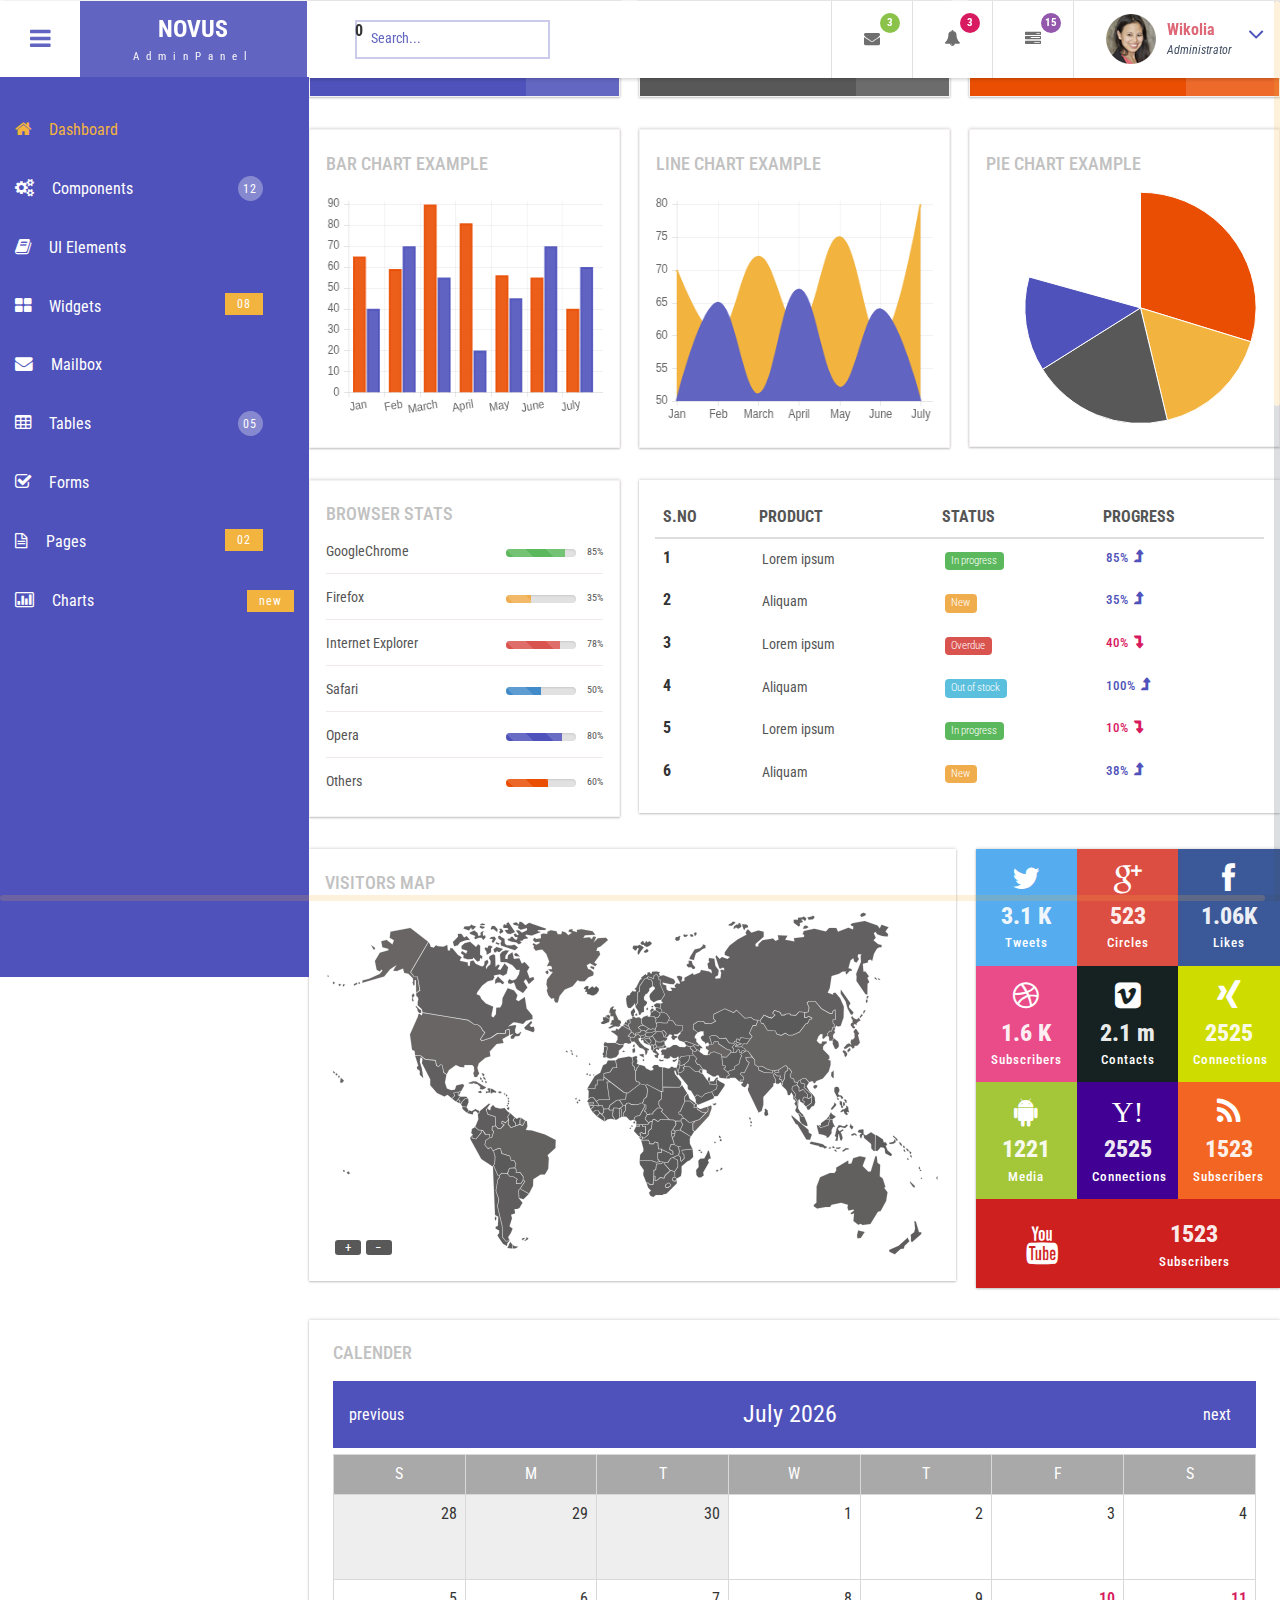
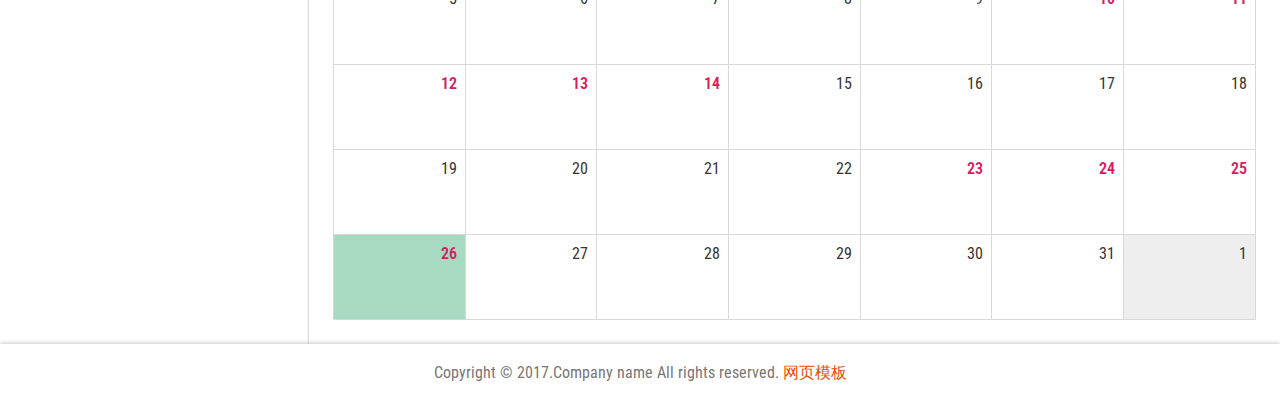
==== commit bc65f51c: "add all files" ====
--- a/demo/moban2078/index.html
+++ b/demo/moban2078/index.html
@@ -1,706 +1,725 @@
 <!DOCTYPE HTML>
 <html>
 <head>
-<title>Home</title>
-<meta name="viewport" content="width=device-width, initial-scale=1">
-<meta http-equiv="Content-Type" content="text/html; charset=utf-8" />
-<meta name="keywords" content="" />
-<script type="application/x-javascript"> addEventListener("load", function() { setTimeout(hideURLbar, 0); }, false); function hideURLbar(){ window.scrollTo(0,1); } </script>
-<!-- Bootstrap Core CSS -->
-<link href="css/bootstrap.css" rel='stylesheet' type='text/css' />
-<!-- Custom CSS -->
-<link href="css/style.css" rel='stylesheet' type='text/css' />
-<!-- font CSS -->
-<!-- font-awesome icons -->
-<link href="css/font-awesome.css" rel="stylesheet"> 
-<!-- //font-awesome icons -->
- <!-- js-->
-<script src="js/jquery-1.11.1.min.js"></script>
-<script src="js/modernizr.custom.js"></script>
-<!--webfonts-->
-<link href='https://fonts.googleapis.com/css?family=Roboto+Condensed:400,300,300italic,400italic,700,700italic' rel='stylesheet' type='text/css'>
-<!--//webfonts--> 
-<!--animate-->
-<link href="css/animate.css" rel="stylesheet" type="text/css" media="all">
-<script src="js/wow.min.js"></script>
-	<script>
-		 new WOW().init();
-	</script>
-<!--//end-animate-->
-<!-- chart -->
-<script src="js/Chart.js"></script>
-<!-- //chart -->
-<!--Calender-->
-<link rel="stylesheet" href="css/clndr.css" type="text/css" />
-<script src="js/underscore-min.js" type="text/javascript"></script>
-<script src= "js/moment-2.2.1.js" type="text/javascript"></script>
-<script src="js/clndr.js" type="text/javascript"></script>
-<script src="js/site.js" type="text/javascript"></script>
-<!--End Calender-->
-<!-- Metis Menu -->
-<script src="js/metisMenu.min.js"></script>
-<script src="js/custom.js"></script>
-<link href="css/custom.css" rel="stylesheet">
-<!--//Metis Menu -->
-</head> 
+    <title>Home</title>
+    <meta name="viewport" content="width=device-width, initial-scale=1">
+    <meta http-equiv="Content-Type" content="text/html; charset=utf-8"/>
+    <meta name="keywords" content=""/>
+    <script type="application/x-javascript"> addEventListener("load", function () {
+        setTimeout(hideURLbar, 0);
+    }, false);
+    function hideURLbar() {
+        window.scrollTo(0, 1);
+    } </script>
+    <!-- Bootstrap Core CSS -->
+    <link href="css/bootstrap.css" rel='stylesheet' type='text/css'/>
+    <!-- Custom CSS -->
+    <link href="css/style.css" rel='stylesheet' type='text/css'/>
+    <!-- font CSS -->
+    <!-- font-awesome icons -->
+    <link href="css/font-awesome.css" rel="stylesheet">
+    <!-- //font-awesome icons -->
+    <!-- js-->
+    <script src="js/jquery-1.11.1.min.js"></script>
+    <script src="js/modernizr.custom.js"></script>
+    <!--webfonts-->
+    <link href='https://fonts.googleapis.com/css?family=Roboto+Condensed:400,300,300italic,400italic,700,700italic'
+          rel='stylesheet' type='text/css'>
+    <!--//webfonts-->
+    <!--animate-->
+    <link href="css/animate.css" rel="stylesheet" type="text/css" media="all">
+    <script src="js/wow.min.js"></script>
+    <script>
+        new WOW().init();
+    </script>
+    <!--//end-animate-->
+    <!-- chart -->
+    <script src="js/Chart.js"></script>
+    <!-- //chart -->
+    <!--Calender-->
+    <link rel="stylesheet" href="css/clndr.css" type="text/css"/>
+    <script src="js/underscore-min.js" type="text/javascript"></script>
+    <script src="js/moment-2.2.1.js" type="text/javascript"></script>
+    <script src="js/clndr.js" type="text/javascript"></script>
+    <script src="js/site.js" type="text/javascript"></script>
+    <!--End Calender-->
+    <!-- Metis Menu -->
+    <script src="js/metisMenu.min.js"></script>
+    <script src="js/custom.js"></script>
+    <link href="css/cus*-tom.css" rel="stylesheet">
+    <!--//Metis Menu -->
+</head>
 <body class="cbp-spmenu-push">
-	<div class="main-content">
-		<!--left-fixed -navigation-->
-		<div class="sidebar" role="navigation">
-            <div class="navbar-collapse">
-				<nav class="cbp-spmenu cbp-spmenu-vertical cbp-spmenu-left" id="cbp-spmenu-s1">
-					<ul class="nav" id="side-menu">
-						<li>
-							<a href="index.html" class="active"><i class="fa fa-home nav_icon"></i>Dashboard</a>
-						</li>
-						<li>
-							<a href="#"><i class="fa fa-cogs nav_icon"></i>Components <span class="nav-badge">12</span> <span class="fa arrow"></span></a>
-							<ul class="nav nav-second-level collapse">
-								<li>
-									<a href="grids.html">Grid System</a>
-								</li>
-								<li>
-									<a href="media.html">Media Objects</a>
-								</li>
-							</ul>
-							<!-- /nav-second-level -->
-						</li>
-						<li class="">
-							<a href="#"><i class="fa fa-book nav_icon"></i>UI Elements <span class="fa arrow"></span></a>
-							<ul class="nav nav-second-level collapse">
-								<li>
-									<a href="general.html">General<span class="nav-badge-btm">08</span></a>
-								</li>
-								<li>
-									<a href="typography.html">Typography</a>
-								</li>
-							</ul>
-							<!-- /nav-second-level -->
-						</li>
-						<li>
-							<a href="widgets.html"><i class="fa fa-th-large nav_icon"></i>Widgets <span class="nav-badge-btm">08</span></a>
-						</li>
-						<li>
-							<a href="#"><i class="fa fa-envelope nav_icon"></i>Mailbox<span class="fa arrow"></span></a>
-							<ul class="nav nav-second-level collapse">
-								<li>
-									<a href="inbox.html">Inbox <span class="nav-badge-btm">05</span></a>
-								</li>
-								<li>
-									<a href="compose.html">Compose email</a>
-								</li>
-							</ul>
-							<!-- //nav-second-level -->
-						</li>
-						<li>
-							<a href="tables.html"><i class="fa fa-table nav_icon"></i>Tables <span class="nav-badge">05</span></a>
-						</li>
-						<li>
-							<a href="#"><i class="fa fa-check-square-o nav_icon"></i>Forms<span class="fa arrow"></span></a>
-							<ul class="nav nav-second-level collapse">
-								<li>
-									<a href="forms.html">Basic Forms <span class="nav-badge-btm">07</span></a>
-								</li>
-								<li>
-									<a href="validation.html">Validation</a>
-								</li>
-							</ul>
-							<!-- //nav-second-level -->
-						</li>
-						<li>
-							<a href="#"><i class="fa fa-file-text-o nav_icon"></i>Pages<span class="nav-badge-btm">02</span><span class="fa arrow"></span></a>
-							<ul class="nav nav-second-level collapse">
-								<li>
-									<a href="login.html">Login</a>
-								</li>
-								<li>
-									<a href="signup.html">SignUp</a>
-								</li>
-								<li>
-									<a href="blank-page.html">Blank Page</a>
-								</li>
-							</ul>
-							<!-- //nav-second-level -->
-						</li>
-						<li>
-							<a href="charts.html" class="chart-nav"><i class="fa fa-bar-chart nav_icon"></i>Charts <span class="nav-badge-btm pull-right">new</span></a>
-						</li>
-					</ul>
-					<!-- //sidebar-collapse -->
-				</nav>
-			</div>
-		</div>
-		<!--left-fixed -navigation-->
-		<!-- header-starts -->
-		<div class="sticky-header header-section ">
-			<div class="header-left">
-				<!--toggle button start-->
-				<button id="showLeftPush"><i class="fa fa-bars"></i></button>
-				<!--toggle button end-->
-				<!--logo -->
-				<div class="logo">
-					<a href="index.html">
-						<h1>NOVUS</h1>
-						<span>AdminPanel</span>
-					</a>
-				</div>
-				<!--//logo-->
-				<!--search-box-->
-				<div class="search-box">
-					<form class="input">
-						<input class="sb-search-input input__field--madoka" placeholder="Search..." type="search" id="input-31" />
-						<label class="input__label" for="input-31">
-							<svg class="graphic" width="100%" height="100%" viewBox="0 0 404 77" preserveAspectRatio="none">
-								<path d="m0,0l404,0l0,77l-404,0l0,-77z"/>
-							</svg>
-						</label>
-					</form>
-				</div><!--//end-search-box-->
-				<div class="clearfix"> </div>
-			</div>
-			<div class="header-right">
-				<div class="profile_details_left"><!--notifications of menu start -->
-					<ul class="nofitications-dropdown">
-						<li class="dropdown head-dpdn">
-							<a href="#" class="dropdown-toggle" data-toggle="dropdown" aria-expanded="false"><i class="fa fa-envelope"></i><span class="badge">3</span></a>
-							<ul class="dropdown-menu">
-								<li>
-									<div class="notification_header">
-										<h3>You have 3 new messages</h3>
-									</div>
-								</li>
-								<li><a href="#">
-								   <div class="user_img"><img src="images/1.png" alt=""></div>
-								   <div class="notification_desc">
-									<p>Lorem ipsum dolor amet</p>
-									<p><span>1 hour ago</span></p>
-									</div>
-								   <div class="clearfix"></div>	
-								</a></li>
-								<li class="odd"><a href="#">
-									<div class="user_img"><img src="images/2.png" alt=""></div>
-								   <div class="notification_desc">
-									<p>Lorem ipsum dolor amet </p>
-									<p><span>1 hour ago</span></p>
-									</div>
-								  <div class="clearfix"></div>	
-								</a></li>
-								<li><a href="#">
-								   <div class="user_img"><img src="images/3.png" alt=""></div>
-								   <div class="notification_desc">
-									<p>Lorem ipsum dolor amet </p>
-									<p><span>1 hour ago</span></p>
-									</div>
-								   <div class="clearfix"></div>	
-								</a></li>
-								<li>
-									<div class="notification_bottom">
-										<a href="#">See all messages</a>
-									</div> 
-								</li>
-							</ul>
-						</li>
-						<li class="dropdown head-dpdn">
-							<a href="#" class="dropdown-toggle" data-toggle="dropdown" aria-expanded="false"><i class="fa fa-bell"></i><span class="badge blue">3</span></a>
-							<ul class="dropdown-menu">
-								<li>
-									<div class="notification_header">
-										<h3>You have 3 new notification</h3>
-									</div>
-								</li>
-								<li><a href="#">
-									<div class="user_img"><img src="images/2.png" alt=""></div>
-								   <div class="notification_desc">
-									<p>Lorem ipsum dolor amet</p>
-									<p><span>1 hour ago</span></p>
-									</div>
-								  <div class="clearfix"></div>	
-								 </a></li>
-								 <li class="odd"><a href="#">
-									<div class="user_img"><img src="images/1.png" alt=""></div>
-								   <div class="notification_desc">
-									<p>Lorem ipsum dolor amet </p>
-									<p><span>1 hour ago</span></p>
-									</div>
-								   <div class="clearfix"></div>	
-								 </a></li>
-								 <li><a href="#">
-									<div class="user_img"><img src="images/3.png" alt=""></div>
-								   <div class="notification_desc">
-									<p>Lorem ipsum dolor amet </p>
-									<p><span>1 hour ago</span></p>
-									</div>
-								   <div class="clearfix"></div>	
-								 </a></li>
-								 <li>
-									<div class="notification_bottom">
-										<a href="#">See all notifications</a>
-									</div> 
-								</li>
-							</ul>
-						</li>	
-						<li class="dropdown head-dpdn">
-							<a href="#" class="dropdown-toggle" data-toggle="dropdown" aria-expanded="false"><i class="fa fa-tasks"></i><span class="badge blue1">15</span></a>
-							<ul class="dropdown-menu">
-								<li>
-									<div class="notification_header">
-										<h3>You have 8 pending task</h3>
-									</div>
-								</li>
-								<li><a href="#">
-									<div class="task-info">
-										<span class="task-desc">Database update</span><span class="percentage">40%</span>
-										<div class="clearfix"></div>	
-									</div>
-									<div class="progress progress-striped active">
-										<div class="bar yellow" style="width:40%;"></div>
-									</div>
-								</a></li>
-								<li><a href="#">
-									<div class="task-info">
-										<span class="task-desc">Dashboard done</span><span class="percentage">90%</span>
-									   <div class="clearfix"></div>	
-									</div>
-									<div class="progress progress-striped active">
-										 <div class="bar green" style="width:90%;"></div>
-									</div>
-								</a></li>
-								<li><a href="#">
-									<div class="task-info">
-										<span class="task-desc">Mobile App</span><span class="percentage">33%</span>
-										<div class="clearfix"></div>	
-									</div>
-								   <div class="progress progress-striped active">
-										 <div class="bar red" style="width: 33%;"></div>
-									</div>
-								</a></li>
-								<li><a href="#">
-									<div class="task-info">
-										<span class="task-desc">Issues fixed</span><span class="percentage">80%</span>
-									   <div class="clearfix"></div>	
-									</div>
-									<div class="progress progress-striped active">
-										 <div class="bar  blue" style="width: 80%;"></div>
-									</div>
-								</a></li>
-								<li>
-									<div class="notification_bottom">
-										<a href="#">See all pending tasks</a>
-									</div> 
-								</li>
-							</ul>
-						</li>	
-					</ul>
-					<div class="clearfix"> </div>
-				</div>
-				<!--notification menu end -->
-				<div class="profile_details">		
-					<ul>
-						<li class="dropdown profile_details_drop">
-							<a href="#" class="dropdown-toggle" data-toggle="dropdown" aria-expanded="false">
-								<div class="profile_img">	
-									<span class="prfil-img"><img src="images/a.png" alt=""> </span> 
-									<div class="user-name">
-										<p>Wikolia</p>
-										<span>Administrator</span>
-									</div>
-									<i class="fa fa-angle-down lnr"></i>
-									<i class="fa fa-angle-up lnr"></i>
-									<div class="clearfix"></div>	
-								</div>	
-							</a>
-							<ul class="dropdown-menu drp-mnu">
-								<li> <a href="#"><i class="fa fa-cog"></i> Settings</a> </li> 
-								<li> <a href="#"><i class="fa fa-user"></i> Profile</a> </li> 
-								<li> <a href="#"><i class="fa fa-sign-out"></i> Logout</a> </li>
-							</ul>
-						</li>
-					</ul>
-				</div>
-				<div class="clearfix"> </div>				
-			</div>
-			<div class="clearfix"> </div>	
-		</div>
-		<!-- //header-ends -->
-		<!-- main content start-->
-		<div id="page-wrapper">
-			<div class="main-page">
-				<div class="row-one">
-					<div class="col-md-4 widget">
-						<div class="stats-left ">
-							<h5>Today</h5>
-							<h4>Sales</h4>
-						</div>
-						<div class="stats-right">
-							<label> 45</label>
-						</div>
-						<div class="clearfix"> </div>	
-					</div>
-					<div class="col-md-4 widget states-mdl">
-						<div class="stats-left">
-							<h5>Today</h5>
-							<h4>Visitors</h4>
-						</div>
-						<div class="stats-right">
-							<label> 80</label>
-						</div>
-						<div class="clearfix"> </div>	
-					</div>
-					<div class="col-md-4 widget states-last">
-						<div class="stats-left">
-							<h5>Today</h5>
-							<h4>Orders</h4>
-						</div>
-						<div class="stats-right">
-							<label>51</label>
-						</div>
-						<div class="clearfix"> </div>	
-					</div>
-					<div class="clearfix"> </div>	
-				</div>
-				<div class="charts">
-					<div class="col-md-4 charts-grids widget">
-						<h4 class="title">Bar Chart Example</h4>
-						<canvas id="bar" height="300" width="400"> </canvas>
-					</div>
-					<div class="col-md-4 charts-grids widget states-mdl">
-						<h4 class="title">Line Chart Example</h4>
-						<canvas id="line" height="300" width="400"> </canvas>
-					</div>
-					<div class="col-md-4 charts-grids widget">
-						<h4 class="title">Pie Chart Example</h4>
-						<canvas id="pie" height="300" width="400"> </canvas>
-					</div>
-					<div class="clearfix"> </div>
-							 <script>
-								var barChartData = {
-									labels : ["Jan","Feb","March","April","May","June","July"],
-									datasets : [
-										{
-											fillColor : "rgba(233, 78, 2, 0.9)",
-											strokeColor : "rgba(233, 78, 2, 0.9)",
-											highlightFill: "#e94e02",
-											highlightStroke: "#e94e02",
-											data : [65,59,90,81,56,55,40]
-										},
-										{
-											fillColor : "rgba(79, 82, 186, 0.9)",
-											strokeColor : "rgba(79, 82, 186, 0.9)",
-											highlightFill: "#4F52BA",
-											highlightStroke: "#4F52BA",
-											data : [40,70,55,20,45,70,60]
-										}
-									]
-									
-								};
-								var lineChartData = {
-									labels : ["Jan","Feb","March","April","May","June","July"],
-									datasets : [
-										{
-											fillColor : "rgba(242, 179, 63, 1)",
-											strokeColor : "#F2B33F",
-											pointColor : "rgba(242, 179, 63, 1)",
-											pointStrokeColor : "#fff",
-											data : [70,60,72,61,75,59,80]
-
-										},
-										{
-											fillColor : "rgba(97, 100, 193, 1)",
-											strokeColor : "#6164C1",
-											pointColor : "rgba(97, 100, 193,1)",
-											pointStrokeColor : "#9358ac",
-											data : [50,65,51,67,52,64,50]
-
-										}
-									]
-									
-								};
-								var pieData = [
-										{
-											value: 90,
-											color:"rgba(233, 78, 2, 1)",
-											label: "Product 1"
-										},
-										{
-											value : 50,
-											color : "rgba(242, 179, 63, 1)",
-											label: "Product 2"
-										},
-										{
-											value : 60,
-											color : "rgba(88, 88, 88,1)",
-											label: "Product 3"
-										},
-										{
-											value : 40,
-											color : "rgba(79, 82, 186, 1)",
-											label: "Product 4"
-										}
-										
-									];
-								
-							new Chart(document.getElementById("line").getContext("2d")).Line(lineChartData);
-							new Chart(document.getElementById("bar").getContext("2d")).Bar(barChartData);
-							new Chart(document.getElementById("pie").getContext("2d")).Pie(pieData);
-							
-							</script>
-							
-				</div>
-				<div class="row">
-					<div class="col-md-4 stats-info widget">
-						<div class="stats-title">
-							<h4 class="title">Browser Stats</h4>
-						</div>
-						<div class="stats-body">
-							<ul class="list-unstyled">
-								<li>GoogleChrome <span class="pull-right">85%</span>  
-									<div class="progress progress-striped active progress-right">
-										<div class="bar green" style="width:85%;"></div> 
-									</div>
-								</li>
-								<li>Firefox <span class="pull-right">35%</span>  
-									<div class="progress progress-striped active progress-right">
-										<div class="bar yellow" style="width:35%;"></div>
-									</div>
-								</li>
-								<li>Internet Explorer <span class="pull-right">78%</span>  
-									<div class="progress progress-striped active progress-right">
-										<div class="bar red" style="width:78%;"></div>
-									</div>
-								</li>
-								<li>Safari <span class="pull-right">50%</span>  
-									<div class="progress progress-striped active progress-right">
-										<div class="bar blue" style="width:50%;"></div>
-									</div>
-								</li>
-								<li>Opera <span class="pull-right">80%</span>  
-									<div class="progress progress-striped active progress-right">
-										<div class="bar light-blue" style="width:80%;"></div>
-									</div>
-								</li>
-								<li class="last">Others <span class="pull-right">60%</span>  
-									<div class="progress progress-striped active progress-right">
-										<div class="bar orange" style="width:60%;"></div>
-									</div>
-								</li> 
-							</ul>
-						</div>
-					</div>
-					<div class="col-md-8 stats-info stats-last widget-shadow">
-						<table class="table stats-table ">
-							<thead>
-								<tr>
-									<th>S.NO</th>
-									<th>PRODUCT</th>
-									<th>STATUS</th>
-									<th>PROGRESS</th>
-								</tr>
-							</thead>
-							<tbody>
-								<tr>
-									<th scope="row">1</th>
-									<td>Lorem ipsum</td>
-									<td><span class="label label-success">In progress</span></td>
-									<td><h5>85% <i class="fa fa-level-up"></i></h5></td>
-								</tr>
-								<tr>
-									<th scope="row">2</th>
-									<td>Aliquam</td>
-									<td><span class="label label-warning">New</span></td>
-									<td><h5>35% <i class="fa fa-level-up"></i></h5></td>
-								</tr>
-								<tr>
-									<th scope="row">3</th>
-									<td>Lorem ipsum</td>
-									<td><span class="label label-danger">Overdue</span></td>
-									<td><h5  class="down">40% <i class="fa fa-level-down"></i></h5></td>
-								</tr>
-								<tr>
-									<th scope="row">4</th>
-									<td>Aliquam</td>
-									<td><span class="label label-info">Out of stock</span></td>
-									<td><h5>100% <i class="fa fa-level-up"></i></h5></td>
-								</tr>
-								<tr>
-									<th scope="row">5</th>
-									<td>Lorem ipsum</td>
-									<td><span class="label label-success">In progress</span></td>
-									<td><h5 class="down">10% <i class="fa fa-level-down"></i></h5></td>
-								</tr>
-								<tr>
-									<th scope="row">6</th>
-									<td>Aliquam</td>
-									<td><span class="label label-warning">New</span></td>
-									<td><h5>38% <i class="fa fa-level-up"></i></h5></td>
-								</tr>
-							</tbody>
-						</table>
-					</div>
-					<div class="clearfix"> </div>
-				</div>
-				<div class="row">
-					<div class="col-md-8 map widget-shadow">
-						<h4 class="title">Visitors Map </h4>
-						<div class="map_container"><div id="vmap" style="width: 100%; height: 354px;"></div></div>
-						<!--map js-->
-						<link href="css/jqvmap.css" rel='stylesheet' type='text/css' />
-						<script src="js/jquery.vmap.js"></script>
-						<script src="js/jquery.vmap.sampledata.js" type="text/javascript"></script>
-						<script src="js/jquery.vmap.world.js" type="text/javascript"></script>
-						<script type="text/javascript">
-							jQuery(document).ready(function() {
-								jQuery('#vmap').vectorMap({
-									map: 'world_en',
-									backgroundColor: '#fff',
-									color: '#696565',
-									hoverOpacity: 0.8,
-									selectedColor: '#696565',
-									enableZoom: true,
-									showTooltip: true,
-									values: sample_data,
-									scaleColors: ['#585858', '#696565'],
-									normalizeFunction: 'polynomial'
-								});
-							});
-						</script>
-						<!-- //map js -->
-					</div>
-					<div class="col-md-4 social-media widget-shadow">
-						<div class="wid-social twitter">
-							<div class="social-icon">
-								<i class="fa fa-twitter text-light icon-xlg "></i>
-							</div>
-							<div class="social-info">
-								<h3 class="number_counter bold count text-light start_timer counted">3.1 K</h3>
-								<h4 class="counttype text-light">Tweets</h4>
-							</div>
-						</div>
-						<div class="wid-social google-plus">
-							<div class="social-icon">
-								<i class="fa fa-google-plus text-light icon-xlg "></i>
-							</div>
-							<div class="social-info">
-								<h3 class="number_counter bold count text-light start_timer counted">523</h3>
-								<h4 class="counttype text-light">Circles</h4>
-							</div>
-						</div>
-						<div class="wid-social facebook">
-							<div class="social-icon">
-								<i class="fa fa-facebook text-light icon-xlg "></i>
-							</div>
-							<div class="social-info">
-								<h3 class="number_counter bold count text-light start_timer counted">1.06K</h3>
-								<h4 class="counttype text-light">Likes</h4>
-							</div>
-						</div>
-						<div class="wid-social dribbble">
-							<div class="social-icon">
-								<i class="fa fa-dribbble text-light icon-xlg "></i>
-							</div>
-							<div class="social-info">
-								<h3 class="number_counter bold count text-light start_timer counted">1.6 K</h3>
-								<h4 class="counttype text-light">Subscribers</h4>
-							</div>
-						</div>
-						<div class="wid-social vimeo">
-							<div class="social-icon">
-								<i class="fa fa-vimeo-square text-light icon-xlg"> </i>
-							</div>
-							<div class="social-info">
-								<h3 class="number_counter bold count text-light start_timer counted">2.1 m</h3>
-								<h4 class="counttype text-light">Contacts</h4>
-							</div>
-						</div>
-						<div class="wid-social xing">
-							<div class="social-icon">
-								<i class="fa fa-xing text-light icon-xlg "></i>
-							</div>
-							<div class="social-info">
-								<h3 class="number_counter bold count text-light start_timer counted">2525</h3>
-								<h4 class="counttype text-light">Connections</h4>
-							</div>
-						</div>
-						<div class="wid-social flickr">
-							<div class="social-icon">
-								<i class="fa fa-android text-light icon-xlg"></i>
-							</div>
-							<div class="social-info">
-								<h3 class="number_counter bold count text-light start_timer counted">1221</h3>
-								<h4 class="counttype text-light">Media</h4>
-							</div>
-						</div>
-						<div class="wid-social yahoo">
-							<div class="social-icon">
-								<i class="fa fa-yahoo text-light icon-xlg"> Y!</i>
-							</div>
-							<div class="social-info">
-								<h3 class="number_counter bold count text-light start_timer counted">2525</h3>
-								<h4 class="counttype text-light">Connections</h4>
-							</div>
-						</div>
-						<div class="wid-social rss">
-							<div class="social-icon">
-								<i class="fa fa-rss text-light icon-xlg"></i>
-							</div>
-							<div class="social-info">
-								<h3 class="number_counter bold count text-light start_timer counted">1523</h3>
-								<h4 class="counttype text-light">Subscribers</h4>
-							</div>
-						</div>
-						<div class="wid-social youtube">
-							<div class="social-icon">
-								<i class="fa fa-youtube text-light icon-xlg"></i>
-							</div>
-							<div class="social-info">
-								<h3 class="number_counter bold count text-light start_timer counted">1523</h3>
-								<h4 class="counttype text-light">Subscribers</h4>
-							</div>
-						</div>
-						<div class="clearfix"> </div>
-					</div>
-					<div class="clearfix"> </div>
-				</div>
-				<div class="row calender widget-shadow">
-					<h4 class="title">Calender</h4>
-					<div class="cal1">
-						
-					</div>
-				</div>
-				<div class="clearfix"> </div>
-			</div>
-		</div>
-		<!--footer-->
-		<div class="footer">
-		   <p>Copyright &copy; 2017.Company name All rights reserved.<a target="_blank" href="http://sc.chinaz.com/moban/">&#x7F51;&#x9875;&#x6A21;&#x677F;</a></p>
-		</div>
-        <!--//footer-->
-	</div>
-	<!-- Classie -->
-		<script src="js/classie.js"></script>
-		<script>
-			var menuLeft = document.getElementById( 'cbp-spmenu-s1' ),
-				showLeftPush = document.getElementById( 'showLeftPush' ),
-				body = document.body;
-				
-			showLeftPush.onclick = function() {
-				classie.toggle( this, 'active' );
-				classie.toggle( body, 'cbp-spmenu-push-toright' );
-				classie.toggle( menuLeft, 'cbp-spmenu-open' );
-				disableOther( 'showLeftPush' );
-			};
-			
-
-			function disableOther( button ) {
-				if( button !== 'showLeftPush' ) {
-					classie.toggle( showLeftPush, 'disabled' );
-				}
-			}
-		</script>
-	<!--scrolling js-->
-	<script src="js/jquery.nicescroll.js"></script>
-	<script src="js/scripts.js"></script>
-	<!--//scrolling js-->
-	<!-- Bootstrap Core JavaScript -->
-   <script src="js/bootstrap.js"> </script>
+<div class="main-content">
+    <!--left-fixed -navigation-->
+    <div class="sidebar" role="navigation">
+        <div class="navbar-collapse">
+            <nav class="cbp-spmenu cbp-spmenu-vertical cbp-spmenu-left" id="cbp-spmenu-s1">
+                <ul class="nav" id="side-menu">
+                    <li>
+                        <a href="index.html" class="active"><i class="fa fa-home nav_icon"></i>Dashboard</a>
+                    </li>
+                    <li>
+                        <a href="#"><i class="fa fa-cogs nav_icon"></i>Components <span class="nav-badge">12</span>
+                            <span class="fa arrow"></span></a>
+                        <ul class="nav nav-second-level collapse">
+                            <li>
+                                <a href="grids.html">Grid System</a>
+                            </li>
+                            <li>
+                                <a href="media.html">Media Objects</a>
+                            </li>
+                        </ul>
+                        <!-- /nav-second-level -->
+                    </li>
+                    <li class="">
+                        <a href="#"><i class="fa fa-book nav_icon"></i>UI Elements <span class="fa arrow"></span></a>
+                        <ul class="nav nav-second-level collapse">
+                            <li>
+                                <a href="general.html">General<span class="nav-badge-btm">08</span></a>
+                            </li>
+                            <li>
+                                <a href="typography.html">Typography</a>
+                            </li>
+                        </ul>
+                        <!-- /nav-second-level -->
+                    </li>
+                    <li>
+                        <a href="widgets.html"><i class="fa fa-th-large nav_icon"></i>Widgets <span
+                                class="nav-badge-btm">08</span></a>
+                    </li>
+                    <li>
+                        <a href="#"><i class="fa fa-envelope nav_icon"></i>Mailbox<span class="fa arrow"></span></a>
+                        <ul class="nav nav-second-level collapse">
+                            <li>
+                                <a href="inbox.html">Inbox <span class="nav-badge-btm">05</span></a>
+                            </li>
+                            <li>
+                                <a href="compose.html">Compose email</a>
+                            </li>
+                        </ul>
+                        <!-- //nav-second-level -->
+                    </li>
+                    <li>
+                        <a href="tables.html"><i class="fa fa-table nav_icon"></i>Tables <span
+                                class="nav-badge">05</span></a>
+                    </li>
+                    <li>
+                        <a href="#"><i class="fa fa-check-square-o nav_icon"></i>Forms<span class="fa arrow"></span></a>
+                        <ul class="nav nav-second-level collapse">
+                            <li>
+                                <a href="forms.html">Basic Forms <span class="nav-badge-btm">07</span></a>
+                            </li>
+                            <li>
+                                <a href="validation.html">Validation</a>
+                            </li>
+                        </ul>
+                        <!-- //nav-second-level -->
+                    </li>
+                    <li>
+                        <a href="#"><i class="fa fa-file-text-o nav_icon"></i>Pages<span class="nav-badge-btm">02</span><span
+                                class="fa arrow"></span></a>
+                        <ul class="nav nav-second-level collapse">
+                            <li>
+                                <a href="login.html">Login</a>
+                            </li>
+                            <li>
+                                <a href="signup.html">SignUp</a>
+                            </li>
+                            <li>
+                                <a href="blank-page.html">Blank Page</a>
+                            </li>
+                        </ul>
+                        <!-- //nav-second-level -->
+                    </li>
+                    <li>
+                        <a href="charts.html" class="chart-nav"><i class="fa fa-bar-chart nav_icon"></i>Charts <span
+                                class="nav-badge-btm pull-right">new</span></a>
+                    </li>
+                </ul>
+                <!-- //sidebar-collapse -->
+            </nav>
+        </div>
+    </div>
+    <!--left-fixed -navigation-->
+    <!-- header-starts -->
+    <div class="sticky-header header-section ">
+        <div class="header-left">
+            <!--toggle button start-->
+            <button id="showLeftPush"><i class="fa fa-bars"></i></button>
+            <!--toggle button end-->
+            <!--logo -->
+            <div class="logo">
+                <a href="index.html">
+                    <h1>NOVUS</h1>
+                    <span>AdminPanel</span>
+                </a>
+            </div>
+            <!--//logo-->
+            <!--search-box-->
+            <div class="search-box">
+                <form class="input">
+                    <input class="sb-search-input input__field--madoka" placeholder="Search..." type="search"
+                           id="input-31"/>
+                    <label class="input__label" for="input-31">0
+                        <svg class="graphic" width="100%" height="100%" viewBox="0 0 404 77" preserveAspectRatio="none">
+                            <path d="m0,0l404,0l0,77l-404,0l0,-77z"/>
+                        </svg>
+                    </label>
+                </form>
+            </div><!--//end-search-box-->
+            <div class="clearfix"></div>
+        </div>
+
+        <div class="header-right">
+            <div class="profile_details_left"><!--notifications of menu start -->
+                <ul class="nofitications-dropdown">
+                    <li class="dropdown head-dpdn">
+                        <a href="#" class="dropdown-toggle" data-toggle="dropdown" aria-expanded="false"><i
+                                class="fa fa-envelope"></i><span class="badge">3</span></a>
+                        <ul class="dropdown-menu">
+                            <li>
+                                <div class="notification_header">
+                                    <h3>You have 3 new messages</h3>
+                                </div>
+                            </li>
+                            <li><a href="#">
+                                <div class="user_img"><img src="images/1.png" alt=""></div>
+                                <div class="notification_desc">
+                                    <p>Lorem ipsum dolor amet</p>
+                                    <p><span>1 hour ago</span></p>
+                                </div>
+                                <div class="clearfix"></div>
+                            </a></li>
+                            <li class="odd"><a href="#">
+                                <div class="user_img"><img src="images/2.png" alt=""></div>
+                                <div class="notification_desc">
+                                    <p>Lorem ipsum dolor amet </p>
+                                    <p><span>1 hour ago</span></p>
+                                </div>
+                                <div class="clearfix"></div>
+                            </a></li>
+                            <li><a href="#">
+                                <div class="user_img"><img src="images/3.png" alt=""></div>
+                                <div class="notification_desc">
+                                    <p>Lorem ipsum dolor amet </p>
+                                    <p><span>1 hour ago</span></p>
+                                </div>
+                                <div class="clearfix"></div>
+                            </a></li>
+                            <li>
+                                <div class="notification_bottom">
+                                    <a href="#">See all messages</a>
+                                </div>
+                            </li>
+                        </ul>
+                    </li>
+                    <li class="dropdown head-dpdn">
+                        <a href="#" class="dropdown-toggle" data-toggle="dropdown" aria-expanded="false"><i
+                                class="fa fa-bell"></i><span class="badge blue">3</span></a>
+                        <ul class="dropdown-menu">
+                            <li>
+                                <div class="notification_header">
+                                    <h3>You have 3 new notification</h3>
+                                </div>
+                            </li>
+                            <li><a href="#">
+                                <div class="user_img"><img src="images/2.png" alt=""></div>
+                                <div class="notification_desc">
+                                    <p>Lorem ipsum dolor amet</p>
+                                    <p><span>1 hour ago</span></p>
+                                </div>
+                                <div class="clearfix"></div>
+                            </a></li>
+                            <li class="odd"><a href="#">
+                                <div class="user_img"><img src="images/1.png" alt=""></div>
+                                <div class="notification_desc">
+                                    <p>Lorem ipsum dolor amet </p>
+                                    <p><span>1 hour ago</span></p>
+                                </div>
+                                <div class="clearfix"></div>
+                            </a></li>
+                            <li><a href="#">
+                                <div class="user_img"><img src="images/3.png" alt=""></div>
+                                <div class="notification_desc">
+                                    <p>Lorem ipsum dolor amet </p>
+                                    <p><span>1 hour ago</span></p>
+                                </div>
+                                <div class="clearfix"></div>
+                            </a></li>
+                            <li>
+                                <div class="notification_bottom">
+                                    <a href="#">See all notifications</a>
+                                </div>
+                            </li>
+                        </ul>
+                    </li>
+                    <li class="dropdown head-dpdn">
+                        <a href="#" class="dropdown-toggle" data-toggle="dropdown" aria-expanded="false"><i
+                                class="fa fa-tasks"></i><span class="badge blue1">15</span></a>
+                        <ul class="dropdown-menu">
+                            <li>
+                                <div class="notification_header">
+                                    <h3>You have 8 pending task</h3>
+                                </div>
+                            </li>
+                            <li><a href="#">
+                                <div class="task-info">
+                                    <span class="task-desc">Database update</span><span class="percentage">40%</span>
+                                    <div class="clearfix"></div>
+                                </div>
+                                <div class="progress progress-striped active">
+                                    <div class="bar yellow" style="width:40%;"></div>
+                                </div>
+                            </a></li>
+                            <li><a href="#">
+                                <div class="task-info">
+                                    <span class="task-desc">Dashboard done</span><span class="percentage">90%</span>
+                                    <div class="clearfix"></div>
+                                </div>
+                                <div class="progress progress-striped active">
+                                    <div class="bar green" style="width:90%;"></div>
+                                </div>
+                            </a></li>
+                            <li><a href="#">
+                                <div class="task-info">
+                                    <span class="task-desc">Mobile App</span><span class="percentage">33%</span>
+                                    <div class="clearfix"></div>
+                                </div>
+                                <div class="progress progress-striped active">
+                                    <div class="bar red" style="width: 33%;"></div>
+                                </div>
+                            </a></li>
+                            <li><a href="#">
+                                <div class="task-info">
+                                    <span class="task-desc">Issues fixed</span><span class="percentage">80%</span>
+                                    <div class="clearfix"></div>
+                                </div>
+                                <div class="progress progress-striped active">
+                                    <div class="bar  blue" style="width: 80%;"></div>
+                                </div>
+                            </a></li>
+                            <li>
+                                <div class="notification_bottom">
+                                    <a href="#">See all pending tasks</a>
+                                </div>
+                            </li>
+                        </ul>
+                    </li>
+                </ul>
+                <div class="clearfix"></div>
+            </div>
+            <!--notification menu end -->
+            <div class="profile_details">
+                <ul>
+                    <li class="dropdown profile_details_drop">
+                        <a href="#" class="dropdown-toggle" data-toggle="dropdown" aria-expanded="false">
+                            <div class="profile_img">
+                                <span class="prfil-img"><img src="images/a.png" alt=""> </span>
+                                <div class="user-name">
+                                    <p>Wikolia</p>
+                                    <span>Administrator</span>
+                                </div>
+                                <i class="fa fa-angle-down lnr"></i>
+                                <i class="fa fa-angle-up lnr"></i>
+                                <div class="clearfix"></div>
+                            </div>
+                        </a>
+                        <ul class="dropdown-menu drp-mnu">
+                            <li><a href="#"><i class="fa fa-cog"></i> Settings</a></li>
+                            <li><a href="#"><i class="fa fa-user"></i> Profile</a></li>
+                            <li><a href="#"><i class="fa fa-sign-out"></i> Logout</a></li>
+                        </ul>
+                    </li>
+                </ul>
+            </div>
+            <div class="clearfix"></div>
+        </div>
+        <div class="clearfix"></div>
+    </div>
+    <!-- //header-ends -->
+    <!-- main content start-->
+    <div id="page-wrapper">
+        <div class="main-page">
+            <div class="row-one">
+                <div class="col-md-4 widget">
+                    <div class="stats-left ">
+                        <h5>Today</h5>
+                        <h4>Sales</h4>
+                    </div>
+                    <div class="stats-right">
+                        <label> 45</label>
+                    </div>
+                    <div class="clearfix"></div>
+                </div>
+                <div class="col-md-4 widget states-mdl">
+                    <div class="stats-left">
+                        <h5>Today</h5>
+                        <h4>Visitors</h4>
+                    </div>
+                    <div class="stats-right">
+                        <label> 80</label>
+                    </div>
+                    <div class="clearfix"></div>
+                </div>
+                <div class="col-md-4 widget states-last">
+                    <div class="stats-left">
+                        <h5>Today</h5>
+                        <h4>Orders</h4>
+                    </div>
+                    <div class="stats-right">
+                        <label>51</label>
+                    </div>
+                    <div class="clearfix"></div>
+                </div>
+                <div class="clearfix"></div>
+            </div>
+            <div class="charts">
+                <div class="col-md-4 charts-grids widget">
+                    <h4 class="title">Bar Chart Example</h4>
+                    <canvas id="bar" height="300" width="400"></canvas>
+                </div>
+                <div class="col-md-4 charts-grids widget states-mdl">
+                    <h4 class="title">Line Chart Example</h4>
+                    <canvas id="line" height="300" width="400"></canvas>
+                </div>
+                <div class="col-md-4 charts-grids widget">
+                    <h4 class="title">Pie Chart Example</h4>
+                    <canvas id="pie" height="300" width="400"></canvas>
+                </div>
+                <div class="clearfix"></div>
+                <script>
+                    var barChartData = {
+                        labels: ["Jan", "Feb", "March", "April", "May", "June", "July"],
+                        datasets: [
+                            {
+                                fillColor: "rgba(233, 78, 2, 0.9)",
+                                strokeColor: "rgba(233, 78, 2, 0.9)",
+                                highlightFill: "#e94e02",
+                                highlightStroke: "#e94e02",
+                                data: [65, 59, 90, 81, 56, 55, 40]
+                            },
+                            {
+                                fillColor: "rgba(79, 82, 186, 0.9)",
+                                strokeColor: "rgba(79, 82, 186, 0.9)",
+                                highlightFill: "#4F52BA",
+                                highlightStroke: "#4F52BA",
+                                data: [40, 70, 55, 20, 45, 70, 60]
+                            }
+                        ]
+
+                    };
+                    var lineChartData = {
+                        labels: ["Jan", "Feb", "March", "April", "May", "June", "July"],
+                        datasets: [
+                            {
+                                fillColor: "rgba(242, 179, 63, 1)",
+                                strokeColor: "#F2B33F",
+                                pointColor: "rgba(242, 179, 63, 1)",
+                                pointStrokeColor: "#fff",
+                                data: [70, 60, 72, 61, 75, 59, 80]
+
+                            },
+                            {
+                                fillColor: "rgba(97, 100, 193, 1)",
+                                strokeColor: "#6164C1",
+                                pointColor: "rgba(97, 100, 193,1)",
+                                pointStrokeColor: "#9358ac",
+                                data: [50, 65, 51, 67, 52, 64, 50]
+
+                            }
+                        ]
+
+                    };
+                    var pieData = [
+                        {
+                            value: 90,
+                            color: "rgba(233, 78, 2, 1)",
+                            label: "Product 1"
+                        },
+                        {
+                            value: 50,
+                            color: "rgba(242, 179, 63, 1)",
+                            label: "Product 2"
+                        },
+                        {
+                            value: 60,
+                            color: "rgba(88, 88, 88,1)",
+                            label: "Product 3"
+                        },
+                        {
+                            value: 40,
+                            color: "rgba(79, 82, 186, 1)",
+                            label: "Product 4"
+                        }
+
+                    ];
+
+                    new Chart(document.getElementById("line").getContext("2d")).Line(lineChartData);
+                    new Chart(document.getElementById("bar").getContext("2d")).Bar(barChartData);
+                    new Chart(document.getElementById("pie").getContext("2d")).Pie(pieData);
+
+                </script>
+
+            </div>
+            <div class="row">
+                <div class="col-md-4 stats-info widget">
+                    <div class="stats-title">
+                        <h4 class="title">Browser Stats</h4>
+                    </div>
+                    <div class="stats-body">
+                        <ul class="list-unstyled">
+                            <li>GoogleChrome <span class="pull-right">85%</span>
+                                <div class="progress progress-striped active progress-right">
+                                    <div class="bar green" style="width:85%;"></div>
+                                </div>
+                            </li>
+                            <li>Firefox <span class="pull-right">35%</span>
+                                <div class="progress progress-striped active progress-right">
+                                    <div class="bar yellow" style="width:35%;"></div>
+                                </div>
+                            </li>
+                            <li>Internet Explorer <span class="pull-right">78%</span>
+                                <div class="progress progress-striped active progress-right">
+                                    <div class="bar red" style="width:78%;"></div>
+                                </div>
+                            </li>
+                            <li>Safari <span class="pull-right">50%</span>
+                                <div class="progress progress-striped active progress-right">
+                                    <div class="bar blue" style="width:50%;"></div>
+                                </div>
+                            </li>
+                            <li>Opera <span class="pull-right">80%</span>
+                                <div class="progress progress-striped active progress-right">
+                                    <div class="bar light-blue" style="width:80%;"></div>
+                                </div>
+                            </li>
+                            <li class="last">Others <span class="pull-right">60%</span>
+                                <div class="progress progress-striped active progress-right">
+                                    <div class="bar orange" style="width:60%;"></div>
+                                </div>
+                            </li>
+                        </ul>
+                    </div>
+                </div>
+                <div class="col-md-8 stats-info stats-last widget-shadow">
+                    <table class="table stats-table ">
+                        <thead>
+                        <tr>
+                            <th>S.NO</th>
+                            <th>PRODUCT</th>
+                            <th>STATUS</th>
+                            <th>PROGRESS</th>
+                        </tr>
+                        </thead>
+                        <tbody>
+                        <tr>
+                            <th scope="row">1</th>
+                            <td>Lorem ipsum</td>
+                            <td><span class="label label-success">In progress</span></td>
+                            <td><h5>85% <i class="fa fa-level-up"></i></h5></td>
+                        </tr>
+                        <tr>
+                            <th scope="row">2</th>
+                            <td>Aliquam</td>
+                            <td><span class="label label-warning">New</span></td>
+                            <td><h5>35% <i class="fa fa-level-up"></i></h5></td>
+                        </tr>
+                        <tr>
+                            <th scope="row">3</th>
+                            <td>Lorem ipsum</td>
+                            <td><span class="label label-danger">Overdue</span></td>
+                            <td><h5 class="down">40% <i class="fa fa-level-down"></i></h5></td>
+                        </tr>
+                        <tr>
+                            <th scope="row">4</th>
+                            <td>Aliquam</td>
+                            <td><span class="label label-info">Out of stock</span></td>
+                            <td><h5>100% <i class="fa fa-level-up"></i></h5></td>
+                        </tr>
+                        <tr>
+                            <th scope="row">5</th>
+                            <td>Lorem ipsum</td>
+                            <td><span class="label label-success">In progress</span></td>
+                            <td><h5 class="down">10% <i class="fa fa-level-down"></i></h5></td>
+                        </tr>
+                        <tr>
+                            <th scope="row">6</th>
+                            <td>Aliquam</td>
+                            <td><span class="label label-warning">New</span></td>
+                            <td><h5>38% <i class="fa fa-level-up"></i></h5></td>
+                        </tr>
+                        </tbody>
+                    </table>
+                </div>
+                <div class="clearfix"></div>
+            </div>
+            <div class="row">
+                <div class="col-md-8 map widget-shadow">
+                    <h4 class="title">Visitors Map </h4>
+                    <div class="map_container">
+                        <div id="vmap" style="width: 100%; height: 354px;"></div>
+                    </div>
+                    <!--map js-->
+                    <link href="css/jqvmap.css" rel='stylesheet' type='text/css'/>
+                    <script src="js/jquery.vmap.js"></script>
+                    <script src="js/jquery.vmap.sampledata.js" type="text/javascript"></script>
+                    <script src="js/jquery.vmap.world.js" type="text/javascript"></script>
+                    <script type="text/javascript">
+                        jQuery(document).ready(function () {
+                            jQuery('#vmap').vectorMap({
+                                map: 'world_en',
+                                backgroundColor: '#fff',
+                                color: '#696565',
+                                hoverOpacity: 0.8,
+                                selectedColor: '#696565',
+                                enableZoom: true,
+                                showTooltip: true,
+                                values: sample_data,
+                                scaleColors: ['#585858', '#696565'],
+                                normalizeFunction: 'polynomial'
+                            });
+                        });
+                    </script>
+                    <!-- //map js -->
+                </div>
+                <div class="col-md-4 social-media widget-shadow">
+                    <div class="wid-social twitter">
+                        <div class="social-icon">
+                            <i class="fa fa-twitter text-light icon-xlg "></i>
+                        </div>
+                        <div class="social-info">
+                            <h3 class="number_counter bold count text-light start_timer counted">3.1 K</h3>
+                            <h4 class="counttype text-light">Tweets</h4>
+                        </div>
+                    </div>
+                    <div class="wid-social google-plus">
+                        <div class="social-icon">
+                            <i class="fa fa-google-plus text-light icon-xlg "></i>
+                        </div>
+                        <div class="social-info">
+                            <h3 class="number_counter bold count text-light start_timer counted">523</h3>
+                            <h4 class="counttype text-light">Circles</h4>
+                        </div>
+                    </div>
+                    <div class="wid-social facebook">
+                        <div class="social-icon">
+                            <i class="fa fa-facebook text-light icon-xlg "></i>
+                        </div>
+                        <div class="social-info">
+                            <h3 class="number_counter bold count text-light start_timer counted">1.06K</h3>
+                            <h4 class="counttype text-light">Likes</h4>
+                        </div>
+                    </div>
+                    <div class="wid-social dribbble">
+                        <div class="social-icon">
+                            <i class="fa fa-dribbble text-light icon-xlg "></i>
+                        </div>
+                        <div class="social-info">
+                            <h3 class="number_counter bold count text-light start_timer counted">1.6 K</h3>
+                            <h4 class="counttype text-light">Subscribers</h4>
+                        </div>
+                    </div>
+                    <div class="wid-social vimeo">
+                        <div class="social-icon">
+                            <i class="fa fa-vimeo-square text-light icon-xlg"> </i>
+                        </div>
+                        <div class="social-info">
+                            <h3 class="number_counter bold count text-light start_timer counted">2.1 m</h3>
+                            <h4 class="counttype text-light">Contacts</h4>
+                        </div>
+                    </div>
+                    <div class="wid-social xing">
+                        <div class="social-icon">
+                            <i class="fa fa-xing text-light icon-xlg "></i>
+                        </div>
+                        <div class="social-info">
+                            <h3 class="number_counter bold count text-light start_timer counted">2525</h3>
+                            <h4 class="counttype text-light">Connections</h4>
+                        </div>
+                    </div>
+                    <div class="wid-social flickr">
+                        <div class="social-icon">
+                            <i class="fa fa-android text-light icon-xlg"></i>
+                        </div>
+                        <div class="social-info">
+                            <h3 class="number_counter bold count text-light start_timer counted">1221</h3>
+                            <h4 class="counttype text-light">Media</h4>
+                        </div>
+                    </div>
+                    <div class="wid-social yahoo">
+                        <div class="social-icon">
+                            <i class="fa fa-yahoo text-light icon-xlg"> Y!</i>
+                        </div>
+                        <div class="social-info">
+                            <h3 class="number_counter bold count text-light start_timer counted">2525</h3>
+                            <h4 class="counttype text-light">Connections</h4>
+                        </div>
+                    </div>
+                    <div class="wid-social rss">
+                        <div class="social-icon">
+                            <i class="fa fa-rss text-light icon-xlg"></i>
+                        </div>
+                        <div class="social-info">
+                            <h3 class="number_counter bold count text-light start_timer counted">1523</h3>
+                            <h4 class="counttype text-light">Subscribers</h4>
+                        </div>
+                    </div>
+                    <div class="wid-social youtube">
+                        <div class="social-icon">
+                            <i class="fa fa-youtube text-light icon-xlg"></i>
+                        </div>
+                        <div class="social-info">
+                            <h3 class="number_counter bold count text-light start_timer counted">1523</h3>
+                            <h4 class="counttype text-light">Subscribers</h4>
+                        </div>
+                    </div>
+                    <div class="clearfix"></div>
+                </div>
+                <div class="clearfix"></div>
+            </div>
+            <div class="row calender widget-shadow">
+                <h4 class="title">Calender</h4>
+                <div class="cal1">
+
+                </div>
+            </div>
+            <div class="clearfix"></div>
+        </div>
+    </div>
+    <!--footer-->
+    <div class="footer">
+        <p>Copyright &copy; 2017.Company name All rights reserved.<a target="_blank" href="http://sc.chinaz.com/moban/">
+            &#x7F51;&#x9875;&#x6A21;&#x677F;</a></p>
+    </div>
+    <!--//footer-->
+</div>
+<!-- Classie -->
+<script src="js/classie.js"></script>
+<script>
+    var menuLeft = document.getElementById('cbp-spmenu-s1'),
+        showLeftPush = document.getElementById('showLeftPush'),
+        body = document.body;
+
+    showLeftPush.onclick = function () {
+        classie.toggle(this, 'active');
+        classie.toggle(body, 'cbp-spmenu-push-toright');
+        classie.toggle(menuLeft, 'cbp-spmenu-open');
+        disableOther('showLeftPush');
+    };
+
+
+    function disableOther(button) {
+        if (button !== 'showLeftPush') {
+            classie.toggle(showLeftPush, 'disabled');
+        }
+    }
+</script>
+<!--scrolling js-->
+<script src="js/jquery.nicescroll.js"></script>
+<script src="js/scripts.js"></script>
+<!--//scrolling js-->
+<!-- Bootstrap Core JavaScript -->
+<script src="js/bootstrap.js"></script>
 </body>
 </html>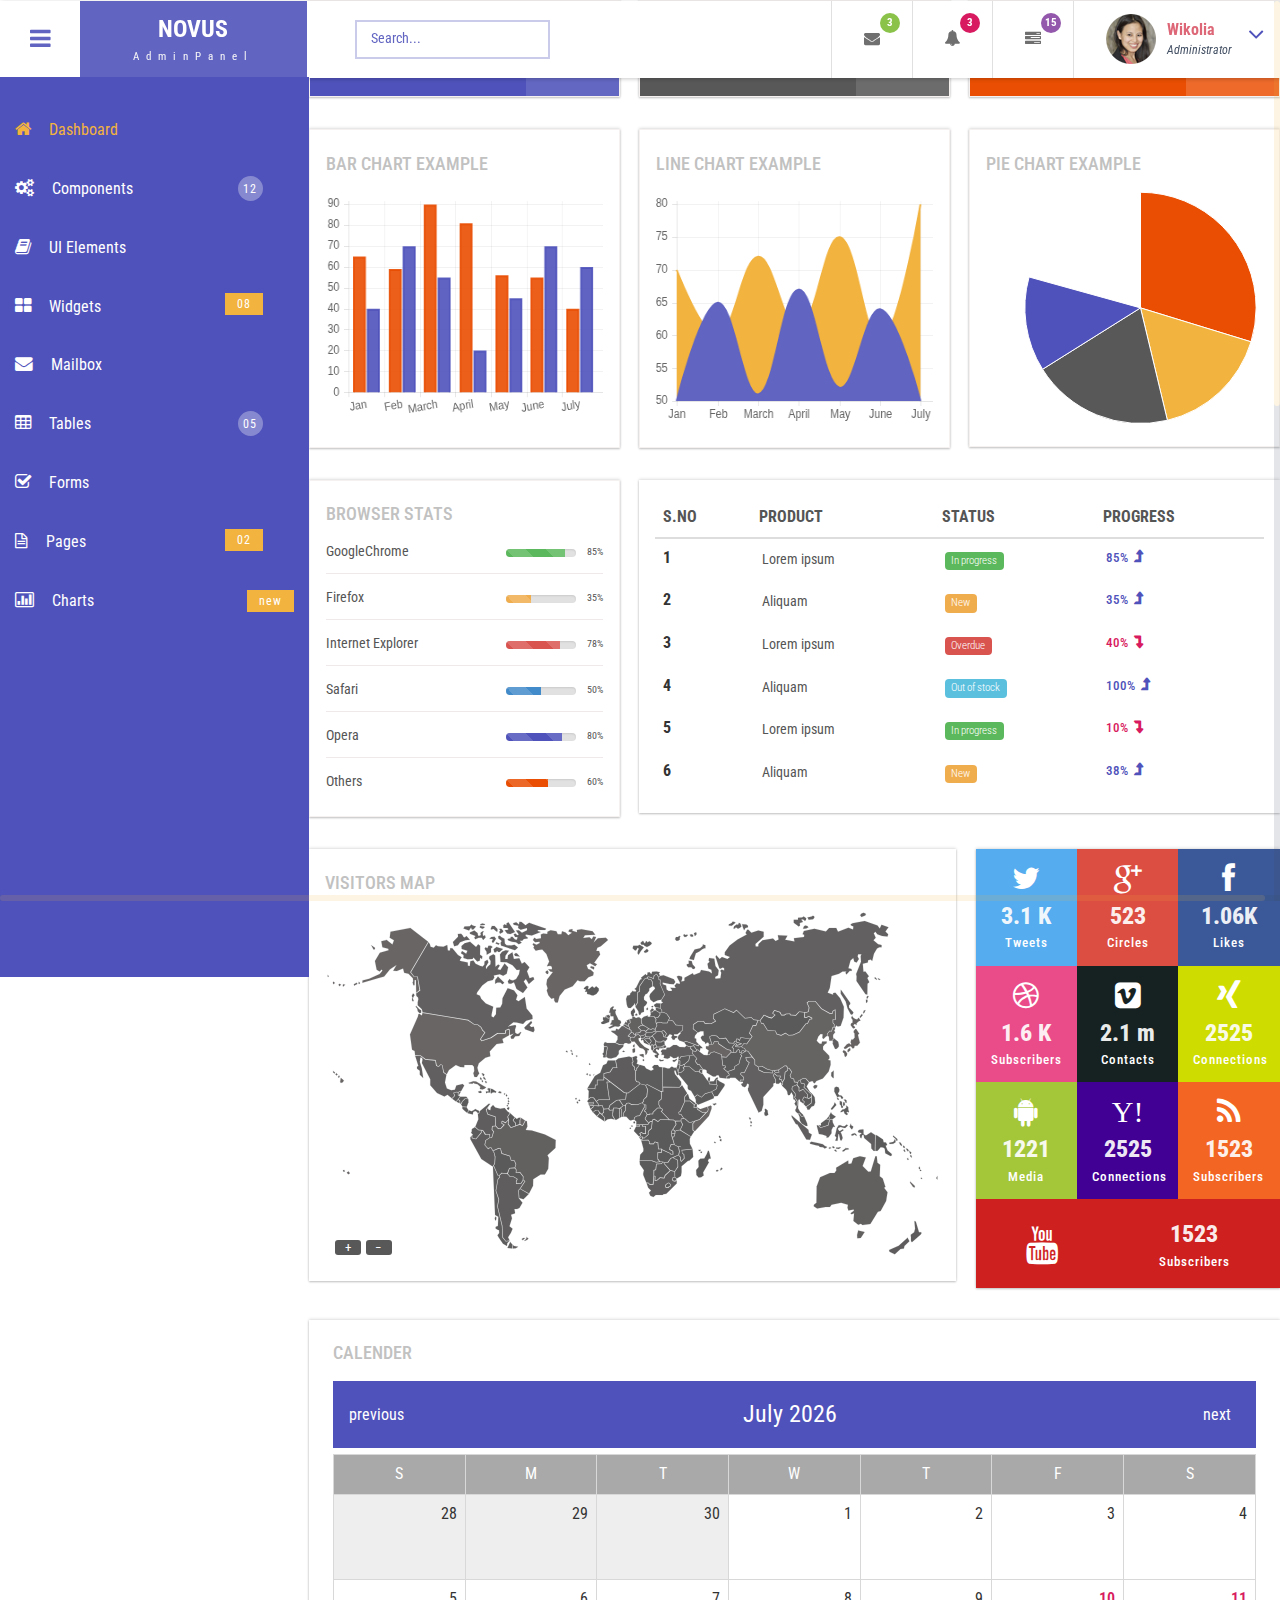
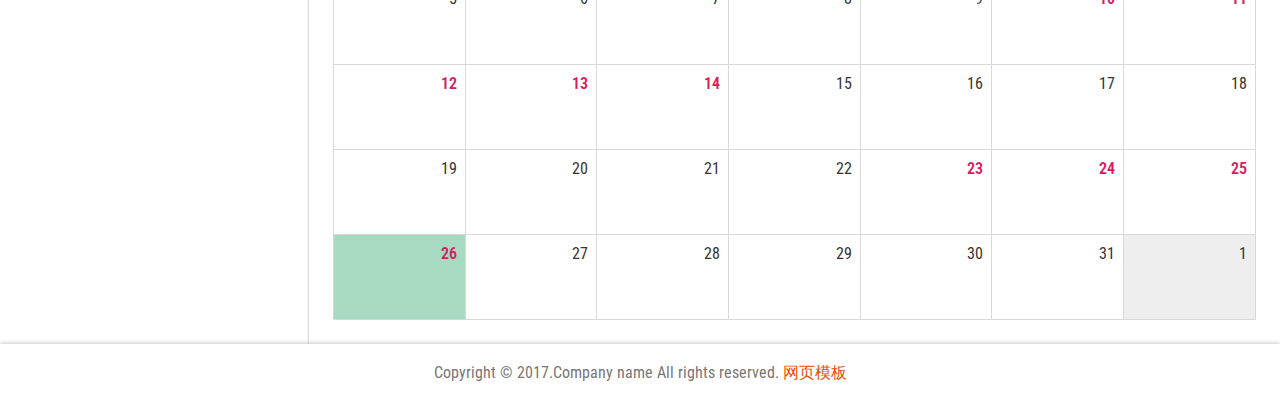
==== commit 311a94f6: "add" ====
--- a/demo/moban2078/index.html
+++ b/demo/moban2078/index.html
@@ -72,7 +72,7 @@
                         </ul>
                         <!-- /nav-second-level -->
                     </li>
-                    <li class="">
+                    <li >
                         <a href="#"><i class="fa fa-book nav_icon"></i>UI Elements <span class="fa arrow"></span></a>
                         <ul class="nav nav-second-level collapse">
                             <li>
@@ -137,7 +137,6 @@
                                 class="nav-badge-btm pull-right">new</span></a>
                     </li>
                 </ul>
-                <!-- //sidebar-collapse -->
             </nav>
         </div>
     </div>
@@ -161,7 +160,7 @@
                 <form class="input">
                     <input class="sb-search-input input__field--madoka" placeholder="Search..." type="search"
                            id="input-31"/>
-                    <label class="input__label" for="input-31">0
+                    <label class="input__label" for="input-31">
                         <svg class="graphic" width="100%" height="100%" viewBox="0 0 404 77" preserveAspectRatio="none">
                             <path d="m0,0l404,0l0,77l-404,0l0,-77z"/>
                         </svg>
